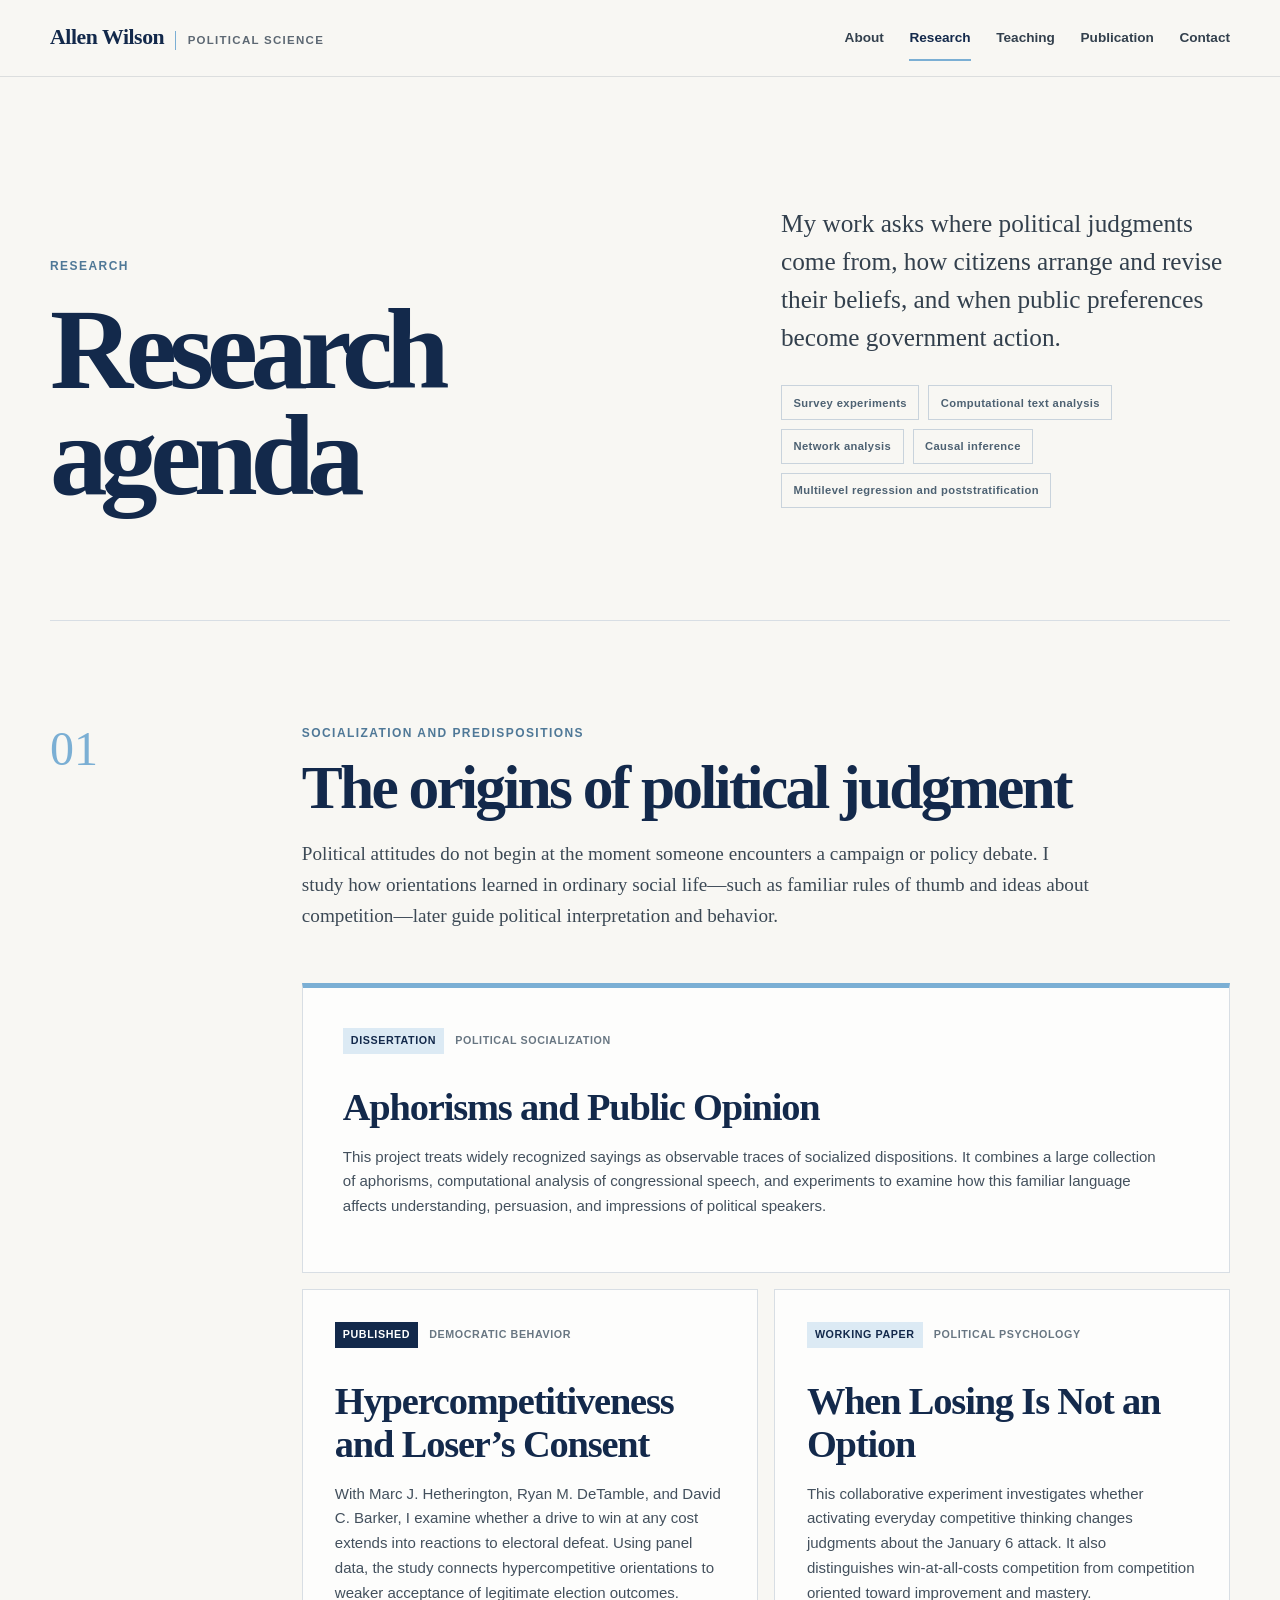
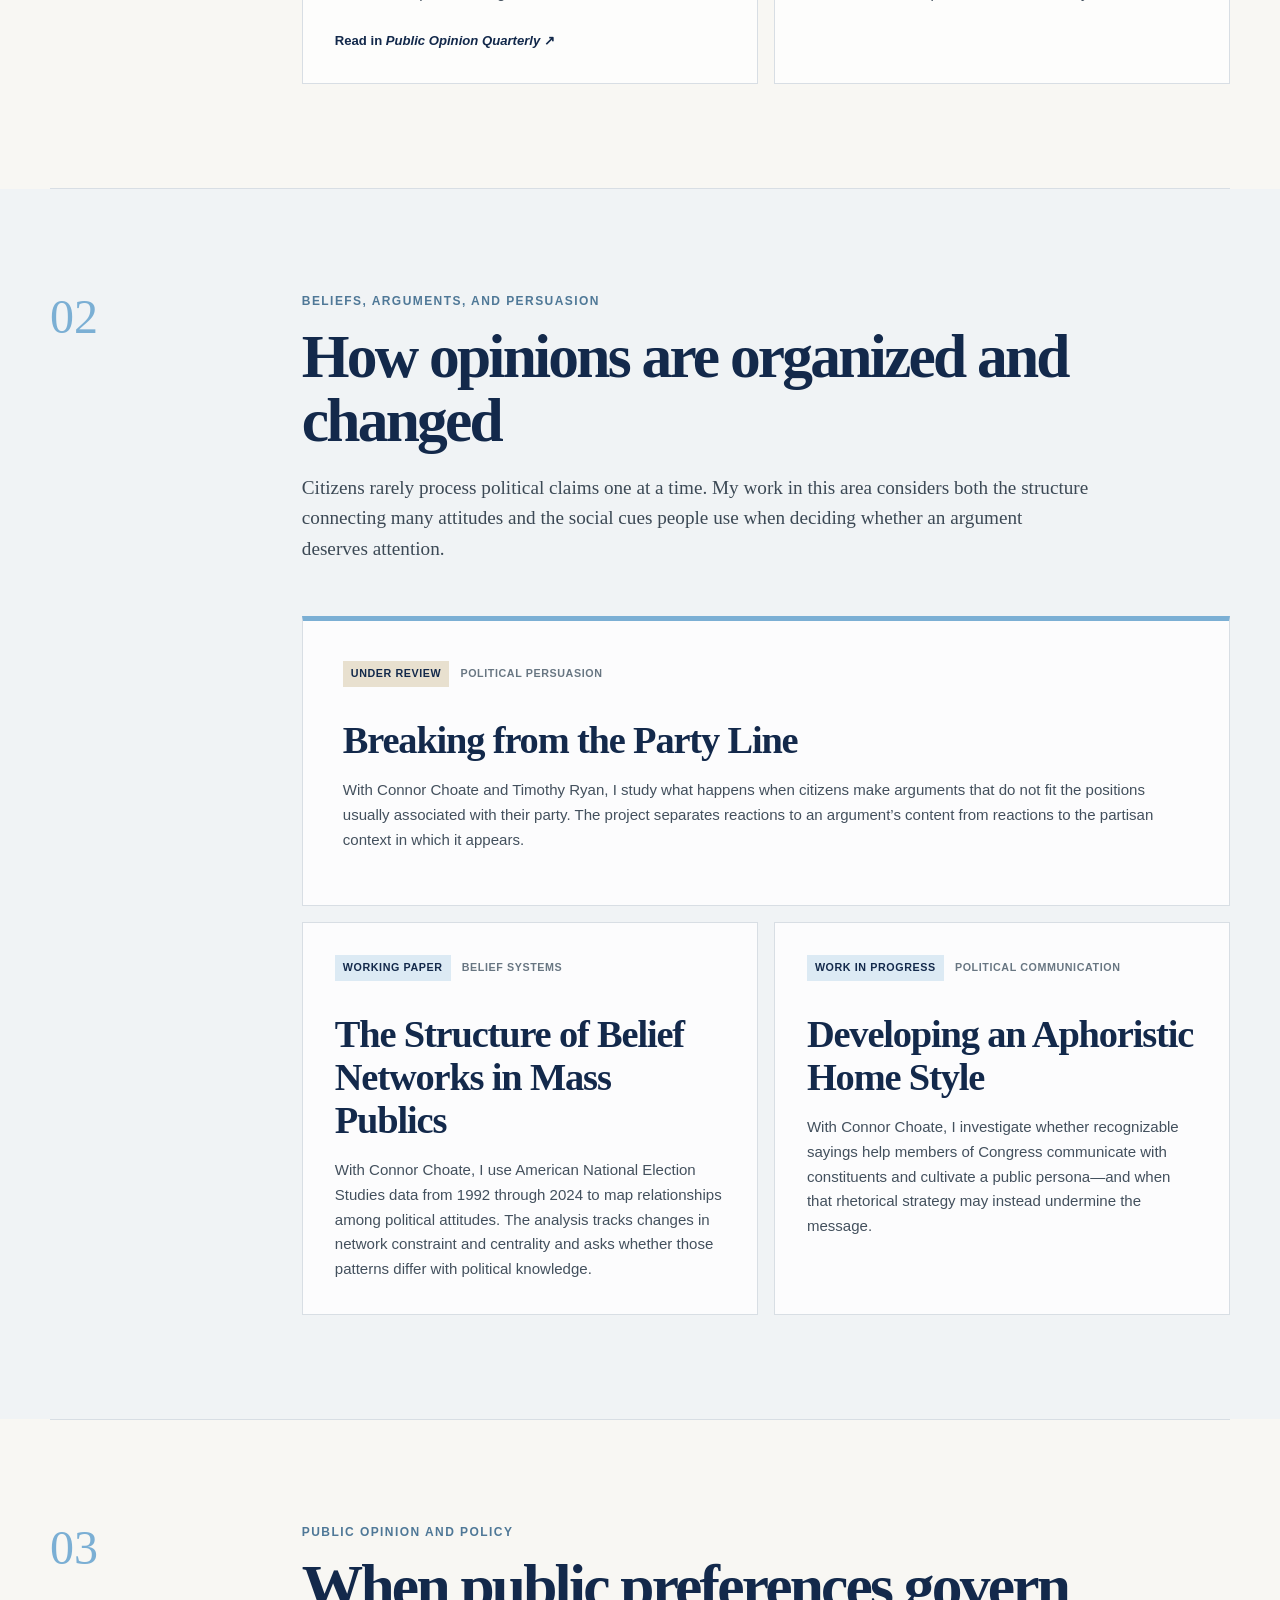
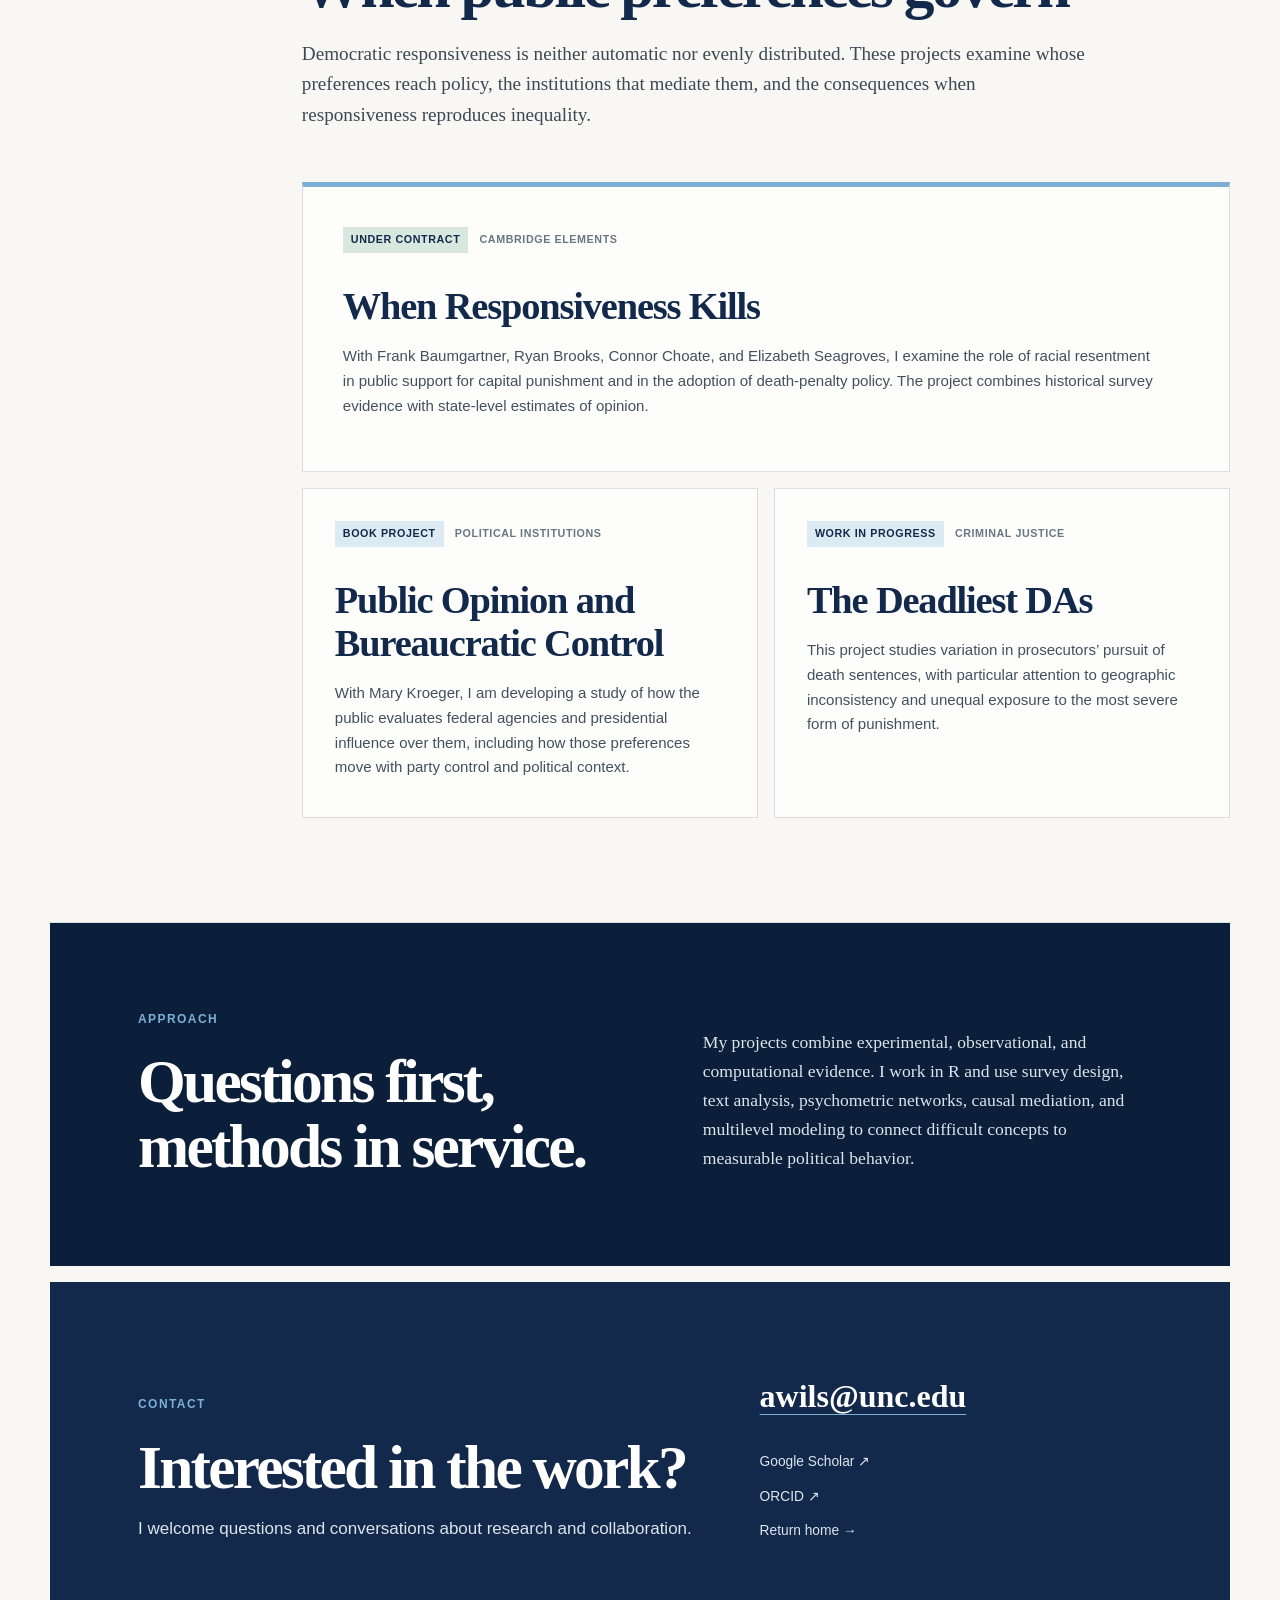
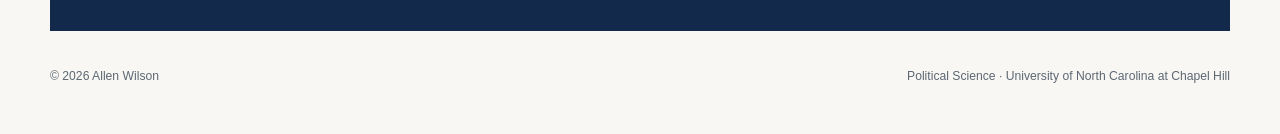
==== research.html @ 850ee8e5 "Add files via upload" ====
<!doctype html>
<html lang="en">
  <head>
    <meta charset="utf-8">
    <meta name="viewport" content="width=device-width, initial-scale=1">
    <meta
      name="description"
      content="Research by Allen Wilson on political psychology, public opinion, belief systems, persuasion, and the relationship between public preferences and policy."
    >
    <meta name="theme-color" content="#13294b">
    <title>Research | Allen Wilson</title>
    <link rel="stylesheet" href="styles.css">
  </head>
  <body>
    <a class="skip-link" href="#main-content">Skip to content</a>

    <header class="site-header">
      <div class="header-inner">
        <a class="wordmark" href="index.html" aria-label="Allen Wilson, home">
          <span class="wordmark-name">Allen Wilson</span>
          <span class="wordmark-field">Political Science</span>
        </a>

        <nav aria-label="Primary navigation">
          <a href="index.html#about">About</a>
          <a href="research.html" aria-current="page">Research</a>
          <a href="teaching.html">Teaching</a>
          <a href="index.html#publication">Publication</a>
          <a href="#contact">Contact</a>
        </nav>
      </div>
    </header>

    <main id="main-content">
      <section class="page-hero" aria-labelledby="page-title">
        <div class="page-hero-main">
          <p class="eyebrow">Research</p>
          <h1 id="page-title">Research agenda</h1>
        </div>
        <div class="page-hero-deck">
          <p>
            My work asks where political judgments come from, how citizens arrange and
            revise their beliefs, and when public preferences become government action.
          </p>
          <ul class="method-tags" aria-label="Research methods">
            <li>Survey experiments</li>
            <li>Computational text analysis</li>
            <li>Network analysis</li>
            <li>Causal inference</li>
            <li>Multilevel regression and poststratification</li>
          </ul>
        </div>
      </section>

      <section class="research-topic" aria-labelledby="origins-title">
        <div class="topic-heading">
          <p class="topic-number">01</p>
          <div>
            <p class="overline">Socialization and predispositions</p>
            <h2 id="origins-title">The origins of political judgment</h2>
            <p class="topic-intro">
              Political attitudes do not begin at the moment someone encounters a campaign
              or policy debate. I study how orientations learned in ordinary social life—such
              as familiar rules of thumb and ideas about competition—later guide political
              interpretation and behavior.
            </p>
          </div>
        </div>

        <div class="project-grid">
          <article class="project-card project-card-featured">
            <div class="project-meta">
              <span class="status">Dissertation</span>
              <span>Political socialization</span>
            </div>
            <h3>Aphorisms and Public Opinion</h3>
            <p>
              This project treats widely recognized sayings as observable traces of
              socialized dispositions. It combines a large collection of aphorisms,
              computational analysis of congressional speech, and experiments to examine
              how this familiar language affects understanding, persuasion, and impressions
              of political speakers.
            </p>
          </article>

          <article class="project-card">
            <div class="project-meta">
              <span class="status status-published">Published</span>
              <span>Democratic behavior</span>
            </div>
            <h3>
              <a href="https://academic.oup.com/poq/article/90/1/202/8490564">
                Hypercompetitiveness and Loser’s Consent
              </a>
            </h3>
            <p>
              With Marc J. Hetherington, Ryan M. DeTamble, and David C. Barker, I examine
              whether a drive to win at any cost extends into reactions to electoral defeat.
              Using panel data, the study connects hypercompetitive orientations to weaker
              acceptance of legitimate election outcomes.
            </p>
            <a class="card-link" href="https://academic.oup.com/poq/article/90/1/202/8490564">
              Read in <cite>Public Opinion Quarterly</cite> <span aria-hidden="true">↗</span>
            </a>
          </article>

          <article class="project-card">
            <div class="project-meta">
              <span class="status">Working paper</span>
              <span>Political psychology</span>
            </div>
            <h3>When Losing Is Not an Option</h3>
            <p>
              This collaborative experiment investigates whether activating everyday
              competitive thinking changes judgments about the January 6 attack. It also
              distinguishes win-at-all-costs competition from competition oriented toward
              improvement and mastery.
            </p>
          </article>
        </div>
      </section>

      <section class="research-topic research-topic-alt" aria-labelledby="beliefs-title">
        <div class="topic-heading">
          <p class="topic-number">02</p>
          <div>
            <p class="overline">Beliefs, arguments, and persuasion</p>
            <h2 id="beliefs-title">How opinions are organized and changed</h2>
            <p class="topic-intro">
              Citizens rarely process political claims one at a time. My work in this area
              considers both the structure connecting many attitudes and the social cues
              people use when deciding whether an argument deserves attention.
            </p>
          </div>
        </div>

        <div class="project-grid">
          <article class="project-card project-card-featured">
            <div class="project-meta">
              <span class="status status-review">Under review</span>
              <span>Political persuasion</span>
            </div>
            <h3>Breaking from the Party Line</h3>
            <p>
              With Connor Choate and Timothy Ryan, I study what happens when citizens make
              arguments that do not fit the positions usually associated with their party.
              The project separates reactions to an argument’s content from reactions to
              the partisan context in which it appears.
            </p>
          </article>

          <article class="project-card">
            <div class="project-meta">
              <span class="status">Working paper</span>
              <span>Belief systems</span>
            </div>
            <h3>The Structure of Belief Networks in Mass Publics</h3>
            <p>
              With Connor Choate, I use American National Election Studies data from 1992
              through 2024 to map relationships among political attitudes. The analysis
              tracks changes in network constraint and centrality and asks whether those
              patterns differ with political knowledge.
            </p>
          </article>

          <article class="project-card">
            <div class="project-meta">
              <span class="status">Work in progress</span>
              <span>Political communication</span>
            </div>
            <h3>Developing an Aphoristic Home Style</h3>
            <p>
              With Connor Choate, I investigate whether recognizable sayings help members
              of Congress communicate with constituents and cultivate a public persona—and
              when that rhetorical strategy may instead undermine the message.
            </p>
          </article>
        </div>
      </section>

      <section class="research-topic" aria-labelledby="policy-title">
        <div class="topic-heading">
          <p class="topic-number">03</p>
          <div>
            <p class="overline">Public opinion and policy</p>
            <h2 id="policy-title">When public preferences govern</h2>
            <p class="topic-intro">
              Democratic responsiveness is neither automatic nor evenly distributed. These
              projects examine whose preferences reach policy, the institutions that mediate
              them, and the consequences when responsiveness reproduces inequality.
            </p>
          </div>
        </div>

        <div class="project-grid">
          <article class="project-card project-card-featured">
            <div class="project-meta">
              <span class="status status-contract">Under contract</span>
              <span>Cambridge Elements</span>
            </div>
            <h3>When Responsiveness Kills</h3>
            <p>
              With Frank Baumgartner, Ryan Brooks, Connor Choate, and Elizabeth Seagroves,
              I examine the role of racial resentment in public support for capital
              punishment and in the adoption of death-penalty policy. The project combines
              historical survey evidence with state-level estimates of opinion.
            </p>
          </article>

          <article class="project-card">
            <div class="project-meta">
              <span class="status">Book project</span>
              <span>Political institutions</span>
            </div>
            <h3>Public Opinion and Bureaucratic Control</h3>
            <p>
              With Mary Kroeger, I am developing a study of how the public evaluates federal
              agencies and presidential influence over them, including how those preferences
              move with party control and political context.
            </p>
          </article>

          <article class="project-card">
            <div class="project-meta">
              <span class="status">Work in progress</span>
              <span>Criminal justice</span>
            </div>
            <h3>The Deadliest DAs</h3>
            <p>
              This project studies variation in prosecutors’ pursuit of death sentences,
              with particular attention to geographic inconsistency and unequal exposure to
              the most severe form of punishment.
            </p>
          </article>
        </div>
      </section>

      <section class="methods-band" aria-labelledby="methods-title">
        <div>
          <p class="eyebrow light-eyebrow">Approach</p>
          <h2 id="methods-title">Questions first, methods in service.</h2>
        </div>
        <p>
          My projects combine experimental, observational, and computational evidence. I
          work in R and use survey design, text analysis, psychometric networks, causal
          mediation, and multilevel modeling to connect difficult concepts to measurable
          political behavior.
        </p>
      </section>

      <section class="contact-section" id="contact" aria-labelledby="contact-title">
        <div>
          <p class="eyebrow light-eyebrow">Contact</p>
          <h2 id="contact-title">Interested in the work?</h2>
          <p>I welcome questions and conversations about research and collaboration.</p>
        </div>
        <div class="contact-links">
          <a class="contact-email" href="mailto:awils@unc.edu">awils@unc.edu</a>
          <a href="https://scholar.google.com/citations?user=T04XD_UAAAAJ">Google Scholar <span aria-hidden="true">↗</span></a>
          <a href="https://orcid.org/0009-0005-0301-5288">ORCID <span aria-hidden="true">↗</span></a>
          <a href="index.html">Return home <span aria-hidden="true">→</span></a>
        </div>
      </section>
    </main>

    <footer class="site-footer">
      <p>© <span id="year">2026</span> Allen Wilson</p>
      <p>Political Science · University of North Carolina at Chapel Hill</p>
    </footer>

    <script>
      document.getElementById("year").textContent = new Date().getFullYear();
    </script>
  </body>
</html>
---- styles.css ----
:root {
  --navy: #13294b;
  --navy-deep: #0b1f3a;
  --carolina: #7bafd4;
  --carolina-soft: #dceaf4;
  --ink: #16202a;
  --muted: #5d6873;
  --line: #d8dee4;
  --paper: #f8f7f3;
  --white: #ffffff;
  --serif: "Iowan Old Style", "Palatino Linotype", Palatino, "Book Antiqua", Georgia, serif;
  --sans: Inter, ui-sans-serif, -apple-system, BlinkMacSystemFont, "Segoe UI", sans-serif;
  --max-width: 1180px;
}

* {
  box-sizing: border-box;
}

html {
  scroll-behavior: smooth;
}

body {
  margin: 0;
  background: var(--paper);
  color: var(--ink);
  font-family: var(--sans);
  font-size: 17px;
  line-height: 1.65;
  text-rendering: optimizeLegibility;
}

a {
  color: inherit;
  text-decoration-color: rgba(19, 41, 75, 0.35);
  text-decoration-thickness: 1px;
  text-underline-offset: 0.22em;
}

a:hover {
  text-decoration-color: currentColor;
}

h1,
h2,
h3,
p {
  margin-top: 0;
}

h1,
h2,
h3 {
  font-family: var(--serif);
}

h2 {
  margin-bottom: 1.4rem;
  color: var(--navy);
  font-size: clamp(2.35rem, 4.8vw, 4.25rem);
  font-weight: 650;
  letter-spacing: -0.045em;
  line-height: 1.05;
}

.skip-link {
  position: fixed;
  z-index: 100;
  top: 0;
  left: 1rem;
  transform: translateY(-120%);
  padding: 0.65rem 1rem;
  background: var(--white);
  color: var(--navy);
  font-weight: 700;
}

.skip-link:focus {
  transform: translateY(0);
}

.site-header {
  position: sticky;
  z-index: 20;
  top: 0;
  border-bottom: 1px solid rgba(19, 41, 75, 0.12);
  background: rgba(248, 247, 243, 0.94);
  backdrop-filter: blur(14px);
}

.header-inner {
  display: flex;
  width: min(calc(100% - 3rem), var(--max-width));
  min-height: 76px;
  margin: 0 auto;
  align-items: center;
  justify-content: space-between;
  gap: 2rem;
}

.wordmark {
  display: flex;
  align-items: baseline;
  gap: 0.7rem;
  color: var(--navy);
  text-decoration: none;
  white-space: nowrap;
}

.wordmark-name {
  font-family: var(--serif);
  font-size: 1.36rem;
  font-weight: 700;
  letter-spacing: -0.02em;
}

.wordmark-field {
  padding-left: 0.7rem;
  border-left: 1px solid var(--carolina);
  color: var(--muted);
  font-size: 0.72rem;
  font-weight: 700;
  letter-spacing: 0.11em;
  text-transform: uppercase;
}

nav {
  display: flex;
  align-items: center;
  gap: 1.6rem;
}

nav a {
  position: relative;
  color: #33404d;
  font-size: 0.85rem;
  font-weight: 650;
  text-decoration: none;
}

nav a:hover,
nav a:focus-visible,
nav a[aria-current="page"] {
  color: var(--navy);
}

nav a[aria-current="page"]::after {
  position: absolute;
  right: 0;
  bottom: -0.72rem;
  left: 0;
  height: 2px;
  background: var(--carolina);
  content: "";
}

.eyebrow,
.overline {
  color: #4f7897;
  font-size: 0.75rem;
  font-weight: 800;
  letter-spacing: 0.12em;
  line-height: 1.45;
  text-transform: uppercase;
}

.eyebrow {
  margin: 0 0 1.3rem;
}

.overline {
  margin: 0 0 0.8rem;
}

.light-eyebrow {
  color: var(--carolina);
}

.hero {
  display: grid;
  width: min(calc(100% - 3rem), var(--max-width));
  min-height: 690px;
  margin: 0 auto;
  padding: 5.4rem 0 5.8rem;
  align-items: center;
  grid-template-columns: minmax(0, 1.08fr) minmax(330px, 0.72fr);
  gap: clamp(3rem, 7vw, 7rem);
}

.hero h1 {
  margin-bottom: 0.65rem;
  color: var(--navy);
  font-size: clamp(4.2rem, 8vw, 7.2rem);
  font-weight: 700;
  letter-spacing: -0.065em;
  line-height: 0.91;
}

.hero-role {
  margin-bottom: 2rem;
  color: #374657;
  font-family: var(--serif);
  font-size: clamp(1.18rem, 2vw, 1.48rem);
  line-height: 1.42;
}

.hero-intro {
  max-width: 660px;
  margin-bottom: 2rem;
  color: #33404d;
  font-family: var(--serif);
  font-size: clamp(1.25rem, 2.2vw, 1.58rem);
  line-height: 1.52;
}

.hero-actions {
  display: flex;
  margin-bottom: 1.7rem;
  flex-wrap: wrap;
  gap: 0.75rem;
}

.button {
  display: inline-flex;
  min-height: 48px;
  padding: 0.72rem 1.15rem;
  align-items: center;
  justify-content: center;
  border: 1px solid var(--navy);
  font-size: 0.86rem;
  font-weight: 750;
  text-decoration: none;
  transition: transform 160ms ease, background-color 160ms ease, color 160ms ease;
}

.button:hover {
  transform: translateY(-2px);
}

.button-primary {
  background: var(--navy);
  color: var(--white);
}

.button-primary:hover {
  background: var(--navy-deep);
}

.button-secondary {
  background: transparent;
  color: var(--navy);
}

.button-secondary:hover {
  background: var(--white);
}

.profile-links {
  display: flex;
  margin: 0;
  padding: 0;
  flex-wrap: wrap;
  gap: 1.35rem;
  list-style: none;
}

.profile-links a {
  color: var(--muted);
  font-size: 0.82rem;
  font-weight: 700;
}

.portrait-wrap {
  margin: 0;
}

.portrait-frame {
  position: relative;
  overflow: hidden;
  background: #d5d8d8;
  box-shadow: 22px 22px 0 var(--carolina-soft);
}

.portrait-frame::after {
  position: absolute;
  right: 0;
  bottom: 0;
  width: 46%;
  height: 7px;
  background: var(--carolina);
  content: "";
}

.portrait-frame img {
  display: block;
  width: 100%;
  height: auto;
}

.portrait-wrap figcaption {
  margin: 1.35rem 0 0 1.15rem;
  color: var(--muted);
  font-size: 0.72rem;
  font-weight: 700;
  letter-spacing: 0.09em;
  text-transform: uppercase;
}

.credentials {
  display: grid;
  width: min(calc(100% - 3rem), var(--max-width));
  margin: 0 auto 0.5rem;
  border-top: 1px solid var(--navy);
  border-bottom: 1px solid var(--line);
  grid-template-columns: repeat(3, 1fr);
}

.credentials div {
  padding: 1.5rem 1.6rem;
}

.credentials div + div {
  border-left: 1px solid var(--line);
}

.credential-label {
  display: block;
  margin-bottom: 0.22rem;
  color: #607383;
  font-size: 0.67rem;
  font-weight: 800;
  letter-spacing: 0.11em;
  text-transform: uppercase;
}

.credentials strong {
  color: var(--navy);
  font-family: var(--serif);
  font-size: 1.02rem;
}

.section {
  display: grid;
  width: min(calc(100% - 3rem), var(--max-width));
  margin: 0 auto;
  padding: 6.5rem 0;
  border-top: 1px solid var(--line);
  grid-template-columns: 175px minmax(0, 1fr);
  gap: clamp(2rem, 6vw, 5.5rem);
}

.section-label {
  padding-top: 0.35rem;
  color: #5a6a79;
  font-size: 0.72rem;
  font-weight: 800;
  letter-spacing: 0.14em;
  text-transform: uppercase;
}

.section-label::before {
  display: inline-block;
  width: 28px;
  height: 2px;
  margin-right: 0.65rem;
  background: var(--carolina);
  content: "";
  vertical-align: middle;
}

.prose-large p {
  max-width: 850px;
  color: #2d3945;
  font-family: var(--serif);
  font-size: clamp(1.22rem, 2.3vw, 1.52rem);
  line-height: 1.58;
}

.prose-large p:last-child {
  margin-bottom: 0;
}

.section-heading {
  display: flex;
  margin-bottom: 2.5rem;
  align-items: end;
  justify-content: space-between;
  gap: 2rem;
}

.section-heading h2 {
  margin-bottom: 0;
}

.text-link,
.card-link {
  color: var(--navy);
  font-size: 0.82rem;
  font-weight: 800;
  text-decoration: none;
}

.text-link:hover,
.card-link:hover {
  text-decoration: underline;
}

.pillar-grid {
  display: grid;
  grid-template-columns: repeat(3, minmax(0, 1fr));
  gap: 1px;
  background: var(--line);
  border: 1px solid var(--line);
}

.pillar-card {
  display: flex;
  min-height: 390px;
  padding: 2rem;
  flex-direction: column;
  background: rgba(255, 255, 255, 0.76);
}

.pillar-card-featured {
  background: var(--navy);
  color: var(--white);
}

.pillar-number,
.principle-number {
  display: block;
  margin-bottom: auto;
  color: #6b8295;
  font-family: var(--serif);
  font-size: 1.4rem;
}

.pillar-card-featured .pillar-number,
.pillar-card-featured .card-kicker {
  color: var(--carolina);
}

.card-kicker {
  margin: 2.4rem 0 0.6rem;
  color: #55758c;
  font-size: 0.69rem;
  font-weight: 800;
  letter-spacing: 0.1em;
  text-transform: uppercase;
}

.pillar-card h3 {
  margin-bottom: 1rem;
  color: var(--navy);
  font-size: clamp(1.55rem, 2.5vw, 2.2rem);
  font-weight: 650;
  letter-spacing: -0.03em;
  line-height: 1.12;
}

.pillar-card-featured h3 {
  color: var(--white);
}

.pillar-card p:last-child {
  margin-bottom: 0;
  color: #43505d;
  font-size: 0.94rem;
}

.pillar-card-featured p:last-child {
  color: #dce4ec;
}

.compact-heading {
  margin-bottom: 2rem;
}

.publication {
  display: grid;
  padding: 2.3rem 0;
  align-items: start;
  border-top: 2px solid var(--navy);
  border-bottom: 1px solid var(--line);
  grid-template-columns: 90px minmax(0, 1fr) auto;
  gap: 1.5rem;
}

.publication-year {
  color: #54738b;
  font-family: var(--serif);
  font-size: 1.55rem;
}

.publication h3 {
  margin-bottom: 0.55rem;
  color: var(--navy);
  font-size: clamp(1.45rem, 3vw, 2.1rem);
  letter-spacing: -0.02em;
  line-height: 1.2;
}

.publication h3 a {
  text-decoration: none;
}

.publication h3 a:hover {
  text-decoration: underline;
}

.publication p {
  margin-bottom: 0.25rem;
}

.authors {
  color: #3e4a56;
}

.venue {
  color: var(--muted);
}

.publication-link {
  margin-top: 0.4rem;
  color: var(--navy);
  font-size: 0.78rem;
  font-weight: 800;
  text-decoration: none;
  white-space: nowrap;
}

.teaching-preview {
  display: grid;
  align-items: start;
  grid-template-columns: minmax(0, 1.15fr) minmax(280px, 0.85fr);
  gap: clamp(2rem, 6vw, 5rem);
}

.teaching-preview > div:first-child > p:not(.overline) {
  max-width: 670px;
  color: #36424e;
  font-family: var(--serif);
  font-size: 1.22rem;
}

.course-stack {
  display: grid;
  gap: 1rem;
}

.course-card {
  display: flex;
  padding: 1.55rem;
  flex-direction: column;
  border-top: 4px solid var(--carolina);
  background: var(--white);
  box-shadow: 0 14px 34px rgba(19, 41, 75, 0.08);
}

.course-card > span {
  margin-bottom: 0.8rem;
  color: #5a7990;
  font-size: 0.7rem;
  font-weight: 800;
  letter-spacing: 0.1em;
}

.course-card strong {
  margin-bottom: 0.65rem;
  color: var(--navy);
  font-family: var(--serif);
  font-size: 1.25rem;
  line-height: 1.25;
}

.course-card small {
  color: var(--muted);
  font-size: 0.8rem;
}

/* Interior page foundations */
.page-hero {
  display: grid;
  width: min(calc(100% - 3rem), var(--max-width));
  min-height: 500px;
  margin: 0 auto;
  padding: clamp(5rem, 10vw, 8rem) 0 clamp(4.5rem, 9vw, 7rem);
  align-items: end;
  border-bottom: 1px solid var(--line);
  grid-template-columns: minmax(0, 1.05fr) minmax(330px, 0.75fr);
  gap: clamp(3rem, 8vw, 7rem);
}

.page-hero h1 {
  max-width: 760px;
  margin-bottom: 0;
  color: var(--navy);
  font-size: clamp(4.3rem, 9vw, 7.7rem);
  font-weight: 700;
  letter-spacing: -0.065em;
  line-height: 0.92;
}

.page-hero-teaching h1 {
  font-size: clamp(3.6rem, 7vw, 6.5rem);
  line-height: 0.94;
}

.page-hero-deck > p {
  margin-bottom: 1.8rem;
  color: #33404d;
  font-family: var(--serif);
  font-size: clamp(1.25rem, 2.3vw, 1.58rem);
  line-height: 1.5;
}

.method-tags,
.interest-tags {
  display: flex;
  margin: 0;
  padding: 0;
  flex-wrap: wrap;
  gap: 0.55rem;
  list-style: none;
}

.method-tags li,
.interest-tags li {
  padding: 0.45rem 0.72rem;
  border: 1px solid #c9d3dc;
  color: #4d6172;
  font-size: 0.7rem;
  font-weight: 750;
  letter-spacing: 0.035em;
}

/* Research page */
.research-topic {
  width: min(calc(100% - 3rem), var(--max-width));
  margin: 0 auto;
  padding: 6.5rem 0;
  border-bottom: 1px solid var(--line);
}

.research-topic-alt {
  position: relative;
}

.research-topic-alt::before {
  position: absolute;
  z-index: -1;
  top: 0;
  right: calc((100vw - min(calc(100vw - 3rem), var(--max-width))) / -2);
  bottom: 0;
  left: calc((100vw - min(calc(100vw - 3rem), var(--max-width))) / -2);
  background: #f0f3f5;
  content: "";
}

.topic-heading {
  display: grid;
  margin-bottom: 3.2rem;
  grid-template-columns: 175px minmax(0, 1fr);
  gap: clamp(2rem, 6vw, 5.5rem);
}

.topic-number {
  margin: 0;
  color: var(--carolina);
  font-family: var(--serif);
  font-size: 3rem;
  line-height: 1;
}

.topic-heading h2 {
  max-width: 850px;
  margin-bottom: 1.25rem;
}

.topic-intro {
  max-width: 790px;
  margin-bottom: 0;
  color: #3c4955;
  font-family: var(--serif);
  font-size: 1.2rem;
  line-height: 1.6;
}

.project-grid {
  display: grid;
  margin-left: calc(175px + clamp(2rem, 6vw, 5.5rem));
  grid-template-columns: repeat(2, minmax(0, 1fr));
  gap: 1rem;
}

.project-card {
  display: flex;
  min-height: 330px;
  padding: 2rem;
  flex-direction: column;
  border: 1px solid var(--line);
  background: rgba(255, 255, 255, 0.8);
}

.project-card-featured {
  grid-column: 1 / -1;
  min-height: 290px;
  padding: 2.5rem;
  border-top: 5px solid var(--carolina);
}

.project-meta {
  display: flex;
  margin-bottom: 2rem;
  align-items: center;
  flex-wrap: wrap;
  gap: 0.7rem;
  color: #687682;
  font-size: 0.67rem;
  font-weight: 750;
  letter-spacing: 0.055em;
  text-transform: uppercase;
}

.status {
  padding: 0.26rem 0.5rem;
  background: var(--carolina-soft);
  color: var(--navy);
}

.status-published {
  background: var(--navy);
  color: var(--white);
}

.status-review {
  background: #e8e0cf;
}

.status-contract {
  background: #d9e8de;
}

.project-card h3 {
  max-width: 720px;
  margin-bottom: 1rem;
  color: var(--navy);
  font-size: clamp(1.7rem, 3vw, 2.45rem);
  font-weight: 650;
  letter-spacing: -0.03em;
  line-height: 1.12;
}

.project-card h3 a {
  text-decoration: none;
}

.project-card h3 a:hover {
  text-decoration: underline;
}

.project-card p {
  max-width: 820px;
  margin-bottom: 0;
  color: #43505d;
  font-size: 0.94rem;
}

.project-card .card-link {
  margin-top: auto;
  padding-top: 1.5rem;
}

.methods-band {
  display: grid;
  width: min(calc(100% - 3rem), var(--max-width));
  margin: 0 auto;
  padding: clamp(3rem, 7vw, 5.5rem);
  align-items: end;
  background: var(--navy-deep);
  color: var(--white);
  grid-template-columns: minmax(0, 1fr) minmax(300px, 0.85fr);
  gap: 3rem;
}

.methods-band h2 {
  margin-bottom: 0;
  color: var(--white);
}

.methods-band > p {
  margin-bottom: 0.3rem;
  color: #dce4ec;
  font-family: var(--serif);
  font-size: 1.1rem;
}

/* Teaching page */
.principles-section,
.practice-section,
.teaching-record,
.interests-section {
  width: min(calc(100% - 3rem), var(--max-width));
  margin: 0 auto;
  padding: 6.5rem 0;
  border-bottom: 1px solid var(--line);
}

.principle-grid {
  display: grid;
  grid-template-columns: repeat(3, minmax(0, 1fr));
  gap: 1px;
  border: 1px solid var(--line);
  background: var(--line);
}

.principle-card {
  min-height: 370px;
  padding: 2rem;
  background: var(--white);
}

.principle-card-accent {
  background: var(--navy);
  color: var(--white);
}

.principle-card .principle-number {
  margin-bottom: 4rem;
}

.principle-card-accent .principle-number {
  color: var(--carolina);
}

.principle-card h3 {
  margin-bottom: 1rem;
  color: var(--navy);
  font-size: clamp(1.65rem, 2.7vw, 2.25rem);
  font-weight: 650;
  letter-spacing: -0.03em;
  line-height: 1.12;
}

.principle-card-accent h3 {
  color: var(--white);
}

.principle-card p {
  margin-bottom: 0;
  color: #485562;
  font-size: 0.94rem;
}

.principle-card-accent p {
  color: #dce4ec;
}

.practice-section {
  display: grid;
  grid-template-columns: 0.75fr 1.25fr;
  gap: clamp(3rem, 8vw, 7rem);
}

.practice-intro > p:last-child {
  color: #43505d;
  font-family: var(--serif);
  font-size: 1.15rem;
}

.practice-grid {
  display: grid;
  gap: 1.2rem;
}

.practice-card {
  display: grid;
  padding: 2rem 0;
  border-top: 2px solid var(--navy);
  grid-template-columns: 85px minmax(0, 1fr);
  gap: 1.5rem;
}

.practice-card:last-child {
  border-bottom: 1px solid var(--line);
}

.course-code {
  color: #55758c;
  font-size: 0.72rem;
  font-weight: 800;
  letter-spacing: 0.08em;
}

.practice-card h3 {
  margin-bottom: 0.9rem;
  color: var(--navy);
  font-size: clamp(1.5rem, 3vw, 2.05rem);
  font-weight: 650;
  line-height: 1.17;
}

.practice-card p {
  margin-bottom: 0;
  color: #43505d;
  font-size: 0.94rem;
}

.teaching-record {
  display: grid;
  grid-template-columns: 0.65fr 1.35fr;
  gap: clamp(3rem, 8vw, 7rem);
}

.record-list {
  border-top: 2px solid var(--navy);
}

.record-item {
  display: grid;
  padding: 1.8rem 0;
  align-items: start;
  border-bottom: 1px solid var(--line);
  grid-template-columns: minmax(0, 1fr) minmax(140px, auto);
  gap: 1.5rem;
}

.record-role {
  display: block;
  margin-bottom: 0.45rem;
  color: #55758c;
  font-size: 0.67rem;
  font-weight: 800;
  letter-spacing: 0.1em;
  text-transform: uppercase;
}

.record-item h3 {
  margin-bottom: 0;
  color: var(--navy);
  font-size: 1.32rem;
  font-weight: 650;
  line-height: 1.25;
}

.record-item > p {
  margin-bottom: 0;
  color: var(--muted);
  font-size: 0.8rem;
  text-align: right;
}

.mentoring-panel {
  display: grid;
  width: min(calc(100% - 3rem), var(--max-width));
  margin: 6.5rem auto 0;
  padding: clamp(3rem, 7vw, 5.5rem);
  background: var(--carolina-soft);
  grid-template-columns: minmax(0, 0.8fr) minmax(300px, 1.2fr);
  gap: clamp(3rem, 8vw, 7rem);
}

.mentoring-panel h2 {
  margin-bottom: 0;
}

.mentoring-panel > div:last-child p {
  color: #33404d;
  font-family: var(--serif);
  font-size: 1.12rem;
}

.mentoring-panel > div:last-child p:last-child {
  margin-bottom: 0;
}

.interests-section {
  text-align: center;
}

.interests-section h2 {
  max-width: 780px;
  margin-right: auto;
  margin-left: auto;
}

.interest-tags {
  justify-content: center;
}

.interest-tags li {
  padding: 0.65rem 0.95rem;
  background: var(--white);
  font-size: 0.76rem;
}

.contact-section {
  display: grid;
  width: min(calc(100% - 3rem), var(--max-width));
  margin: 1rem auto 0;
  padding: clamp(3rem, 7vw, 5.5rem);
  align-items: end;
  background: var(--navy);
  color: var(--white);
  grid-template-columns: minmax(0, 1.2fr) minmax(240px, 0.8fr);
  gap: 3rem;
}

.contact-section h2 {
  margin-bottom: 1rem;
  color: var(--white);
}

.contact-section > div:first-child > p:last-child {
  max-width: 610px;
  margin-bottom: 0;
  color: #dce4ec;
}

.contact-links {
  display: flex;
  align-items: flex-start;
  flex-direction: column;
  gap: 0.75rem;
}

.contact-links a {
  color: #dce4ec;
  font-size: 0.86rem;
}

.contact-links .contact-email {
  margin-bottom: 1rem;
  color: var(--white);
  font-family: var(--serif);
  font-size: clamp(1.4rem, 3vw, 2rem);
  font-weight: 700;
  text-decoration-color: var(--carolina);
}

.site-footer {
  display: flex;
  width: min(calc(100% - 3rem), var(--max-width));
  margin: 0 auto;
  padding: 2.2rem 0 3rem;
  justify-content: space-between;
  gap: 1rem;
  color: var(--muted);
  font-size: 0.76rem;
}

.site-footer p {
  margin: 0;
}

:focus-visible {
  outline: 3px solid var(--carolina);
  outline-offset: 4px;
}

@media (max-width: 980px) {
  .header-inner {
    padding: 0.85rem 0;
    align-items: flex-start;
    flex-direction: column;
    gap: 0.6rem;
  }

  nav {
    width: 100%;
    padding-bottom: 0.2rem;
    overflow-x: auto;
    gap: 1.2rem;
  }

  nav a[aria-current="page"]::after {
    bottom: -0.35rem;
  }

  .hero {
    min-height: auto;
    padding: 4rem 0 5rem;
    grid-template-columns: minmax(0, 1fr) minmax(290px, 0.72fr);
    gap: 3rem;
  }

  .section {
    grid-template-columns: 125px minmax(0, 1fr);
    gap: 2rem;
  }

  .section-heading {
    align-items: start;
    flex-direction: column;
    gap: 0.8rem;
  }

  .pillar-grid,
  .principle-grid {
    grid-template-columns: 1fr;
  }

  .pillar-card,
  .principle-card {
    min-height: 300px;
  }

  .teaching-preview {
    grid-template-columns: 1fr;
  }

  .course-stack {
    grid-template-columns: repeat(2, minmax(0, 1fr));
  }

  .page-hero {
    min-height: 440px;
    grid-template-columns: 1fr;
    gap: 2.5rem;
  }

  .page-hero-deck {
    max-width: 760px;
  }

  .project-grid {
    margin-left: 0;
  }

  .topic-heading {
    grid-template-columns: 100px minmax(0, 1fr);
    gap: 2rem;
  }

  .methods-band,
  .practice-section,
  .teaching-record,
  .mentoring-panel {
    grid-template-columns: 1fr;
    gap: 2.5rem;
  }
}

@media (max-width: 700px) {
  body {
    font-size: 16px;
  }

  .header-inner,
  .hero,
  .credentials,
  .section,
  .page-hero,
  .research-topic,
  .methods-band,
  .principles-section,
  .practice-section,
  .teaching-record,
  .mentoring-panel,
  .interests-section,
  .contact-section,
  .site-footer {
    width: min(calc(100% - 2rem), var(--max-width));
  }

  .wordmark-field {
    display: none;
  }

  .hero {
    padding-top: 3.4rem;
    grid-template-columns: 1fr;
  }

  .hero-copy {
    order: 2;
  }

  .portrait-wrap {
    width: min(100%, 390px);
  }

  .portrait-wrap figcaption {
    margin-left: 0;
  }

  .hero h1 {
    font-size: clamp(4rem, 20vw, 6rem);
  }

  .credentials {
    grid-template-columns: 1fr;
  }

  .credentials div + div {
    border-top: 1px solid var(--line);
    border-left: 0;
  }

  .section {
    padding: 4.7rem 0;
    grid-template-columns: 1fr;
    gap: 1.4rem;
  }

  .pillar-card,
  .principle-card {
    min-height: auto;
    padding: 1.65rem;
  }

  .pillar-number,
  .principle-card .principle-number {
    margin-bottom: 3rem;
  }

  .publication {
    grid-template-columns: 1fr;
    gap: 0.55rem;
  }

  .publication-link {
    margin-top: 1rem;
  }

  .course-stack {
    grid-template-columns: 1fr;
  }

  .page-hero {
    min-height: 0;
    padding: 4.5rem 0;
  }

  .page-hero h1,
  .page-hero-teaching h1 {
    font-size: clamp(3.4rem, 16vw, 5.1rem);
  }

  .research-topic,
  .principles-section,
  .practice-section,
  .teaching-record,
  .interests-section {
    padding: 4.7rem 0;
  }

  .topic-heading {
    grid-template-columns: 1fr;
    gap: 1.5rem;
  }

  .topic-number {
    font-size: 2.3rem;
  }

  .project-grid {
    grid-template-columns: 1fr;
  }

  .project-card,
  .project-card-featured {
    min-height: auto;
    padding: 1.65rem;
    grid-column: auto;
  }

  .methods-band,
  .mentoring-panel,
  .contact-section {
    padding: 2.2rem;
  }

  .practice-card {
    grid-template-columns: 1fr;
    gap: 0.8rem;
  }

  .record-item {
    grid-template-columns: 1fr;
    gap: 0.7rem;
  }

  .record-item > p {
    text-align: left;
  }

  .contact-section {
    grid-template-columns: 1fr;
  }

  .site-footer {
    align-items: flex-start;
    flex-direction: column;
  }
}

@media (prefers-reduced-motion: reduce) {
  html {
    scroll-behavior: auto;
  }

  .button {
    transition: none;
  }
}
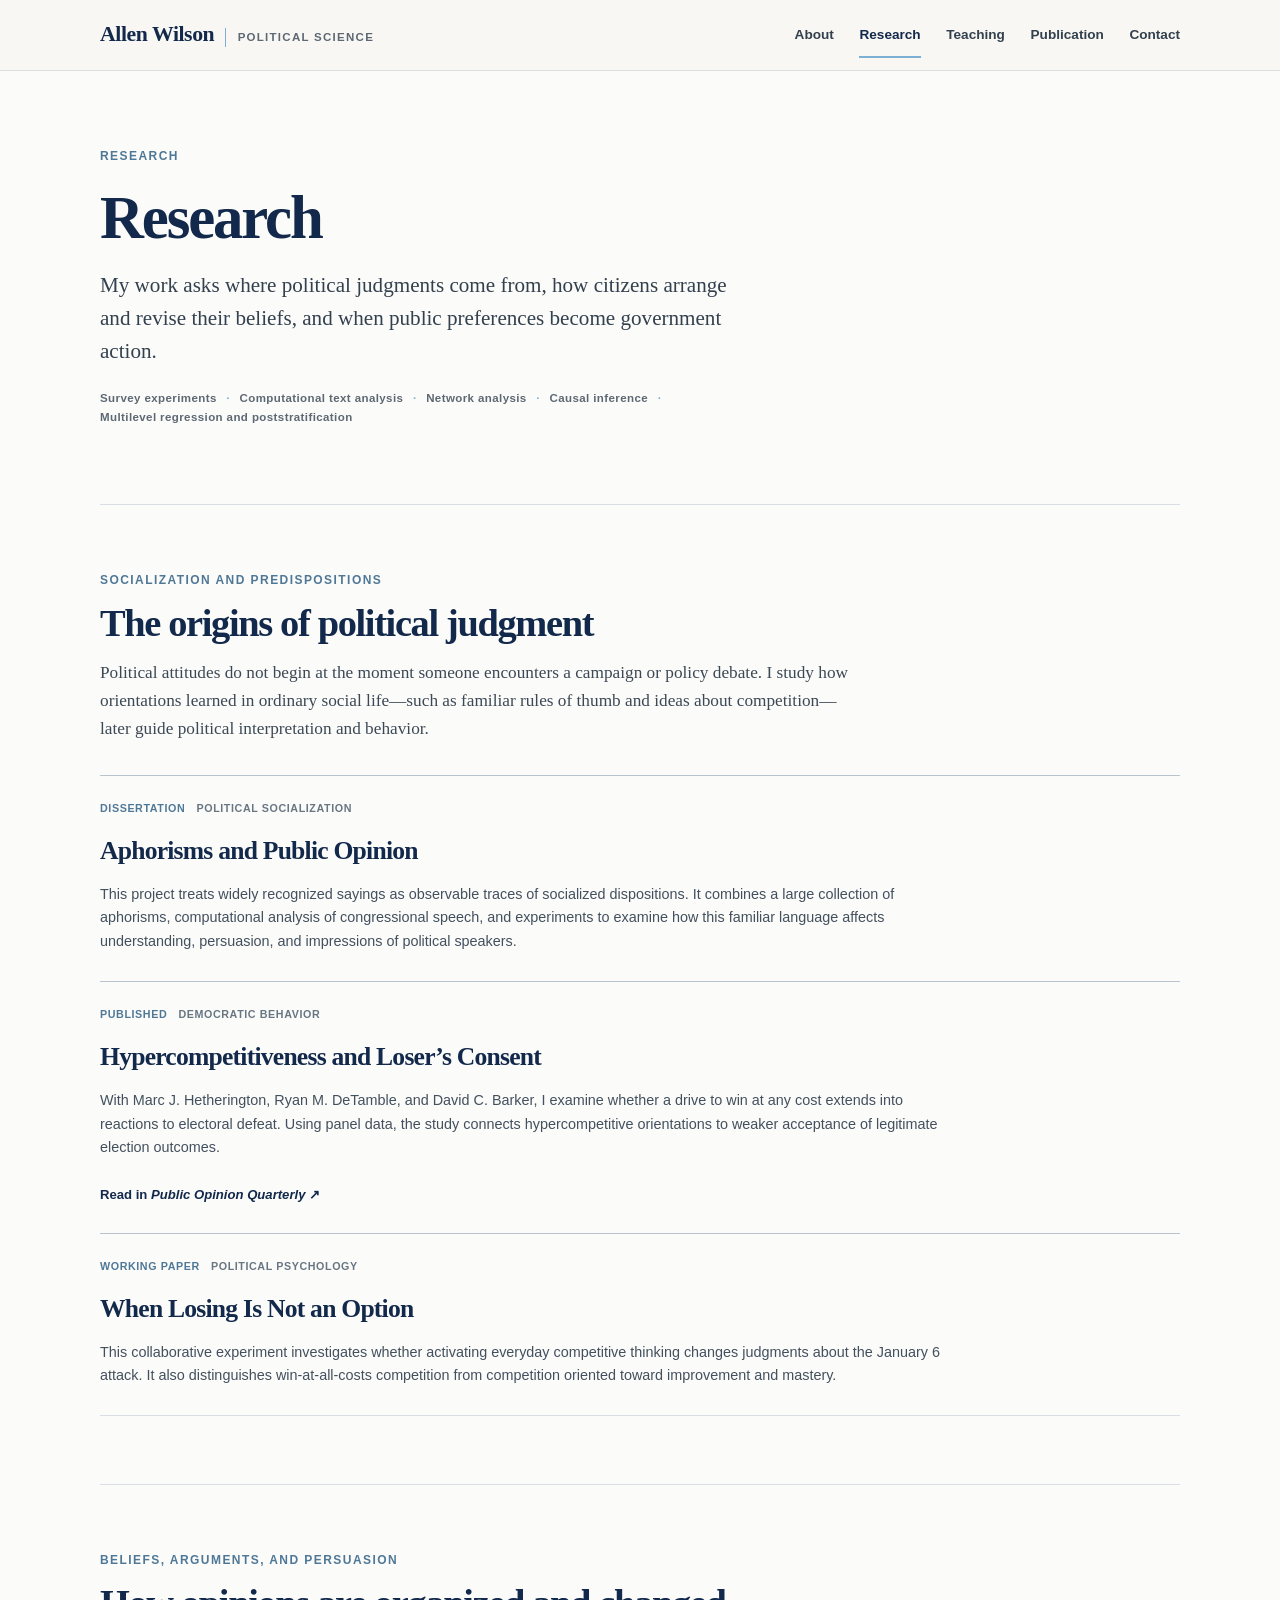
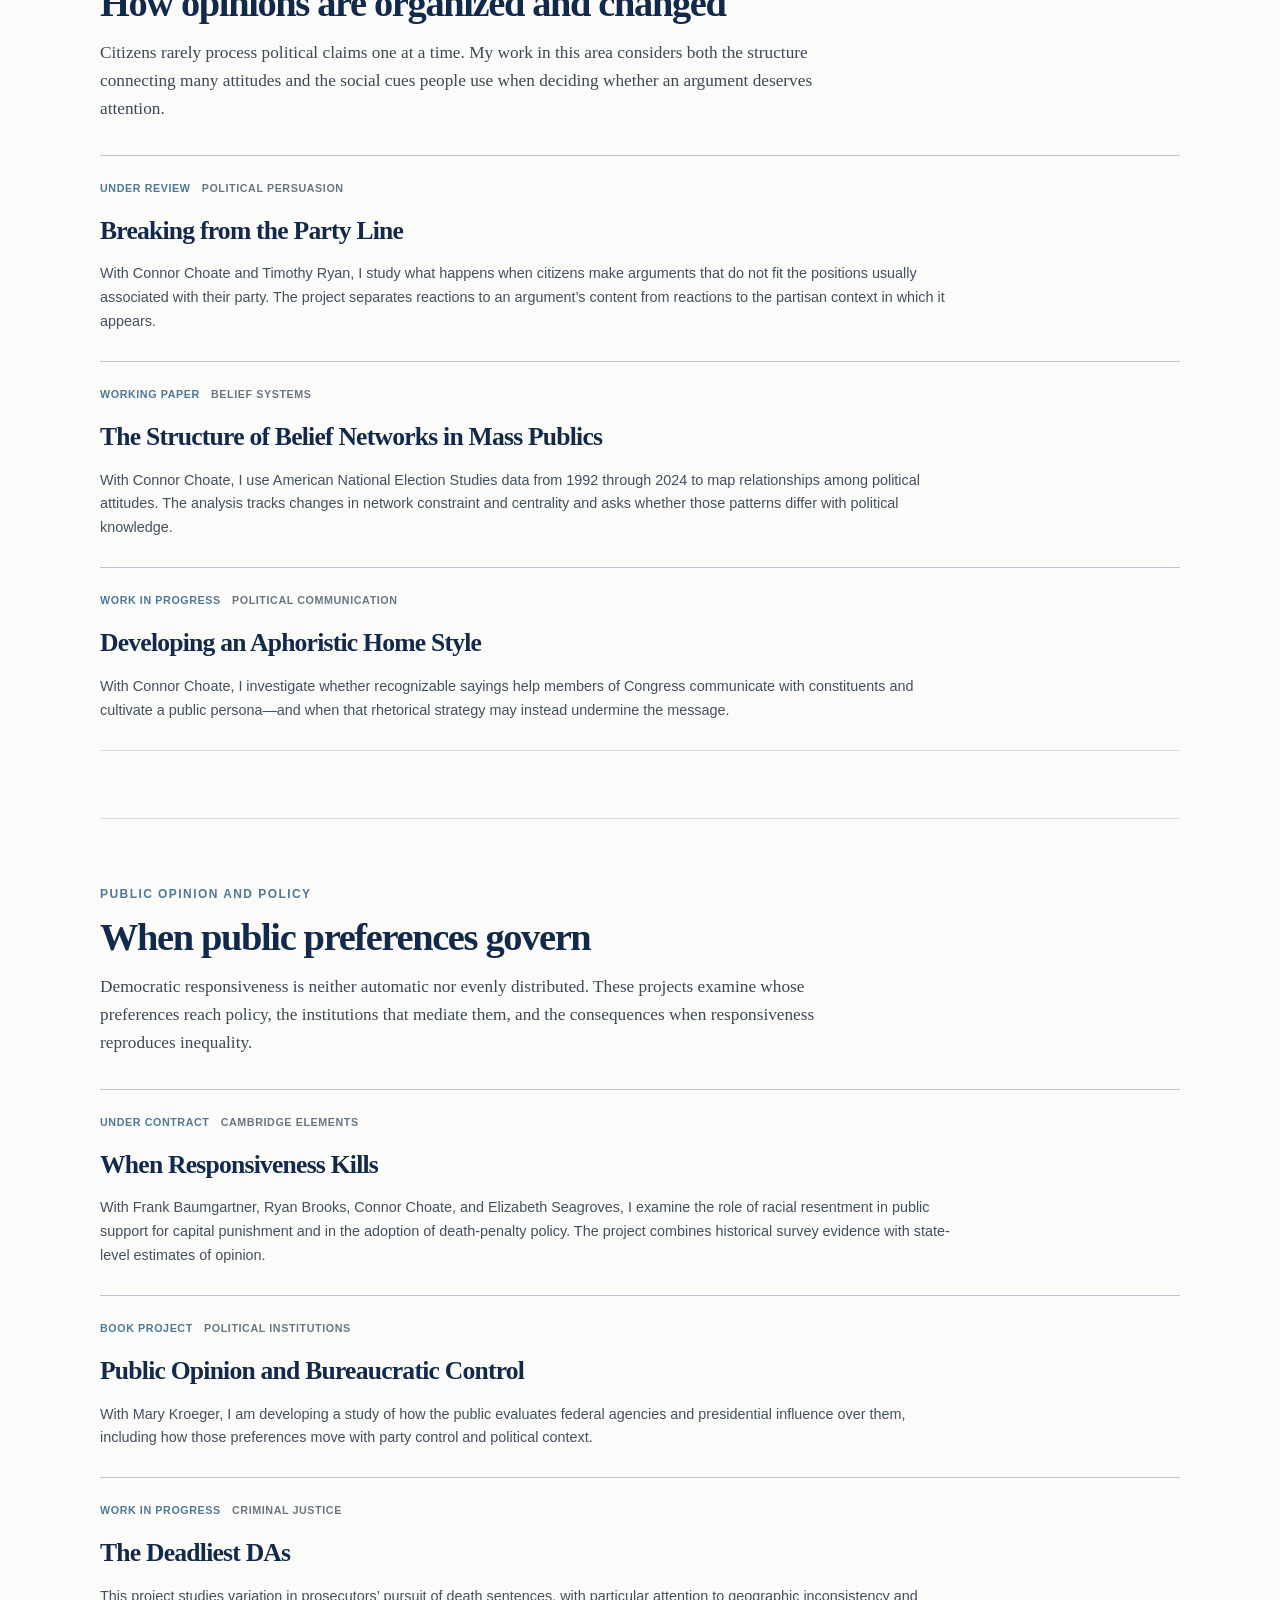
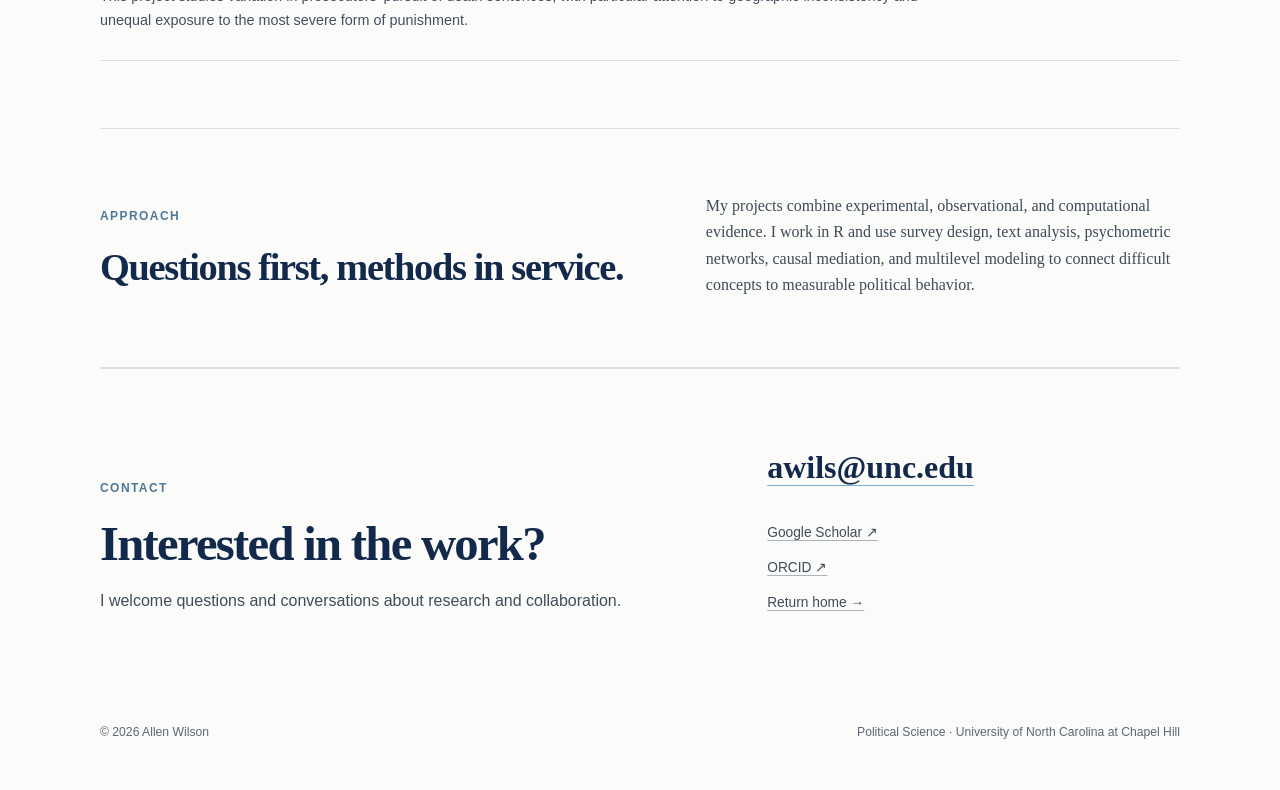
==== commit 676c7aef: "Add files via upload" ====
--- a/research.html
+++ b/research.html
@@ -35,7 +35,7 @@
       <section class="page-hero" aria-labelledby="page-title">
         <div class="page-hero-main">
           <p class="eyebrow">Research</p>
-          <h1 id="page-title">Research agenda</h1>
+          <h1 id="page-title">Research</h1>
         </div>
         <div class="page-hero-deck">
           <p>
@@ -54,7 +54,6 @@
 
       <section class="research-topic" aria-labelledby="origins-title">
         <div class="topic-heading">
-          <p class="topic-number">01</p>
           <div>
             <p class="overline">Socialization and predispositions</p>
             <h2 id="origins-title">The origins of political judgment</h2>
@@ -122,7 +121,6 @@
 
       <section class="research-topic research-topic-alt" aria-labelledby="beliefs-title">
         <div class="topic-heading">
-          <p class="topic-number">02</p>
           <div>
             <p class="overline">Beliefs, arguments, and persuasion</p>
             <h2 id="beliefs-title">How opinions are organized and changed</h2>
@@ -180,7 +178,6 @@
 
       <section class="research-topic" aria-labelledby="policy-title">
         <div class="topic-heading">
-          <p class="topic-number">03</p>
           <div>
             <p class="overline">Public opinion and policy</p>
             <h2 id="policy-title">When public preferences govern</h2>
--- a/styles.css
+++ b/styles.css
@@ -1059,6 +1059,350 @@
   outline-offset: 4px;
 }
 
+/* Restrained academic refinement */
+:root {
+  --paper: #fbfbfa;
+  --max-width: 1080px;
+}
+
+body {
+  overflow-x: clip;
+  font-size: 16px;
+}
+
+h2 {
+  font-size: clamp(2.1rem, 3.8vw, 3.25rem);
+  letter-spacing: -0.035em;
+  line-height: 1.1;
+}
+
+.header-inner {
+  min-height: 70px;
+}
+
+.hero {
+  min-height: 560px;
+  padding: 4.2rem 0 4.6rem;
+  grid-template-columns: minmax(0, 1fr) minmax(280px, 360px);
+  gap: clamp(3rem, 6vw, 5rem);
+}
+
+.hero h1 {
+  font-size: clamp(3.4rem, 5.8vw, 4.9rem);
+  letter-spacing: -0.045em;
+  line-height: 1;
+}
+
+.hero-intro {
+  max-width: 610px;
+  font-size: clamp(1.15rem, 1.8vw, 1.38rem);
+  line-height: 1.56;
+}
+
+.portrait-wrap {
+  max-width: 360px;
+  justify-self: end;
+}
+
+.portrait-frame {
+  border: 1px solid var(--line);
+  box-shadow: none;
+}
+
+.portrait-frame::after {
+  display: none;
+}
+
+.portrait-wrap figcaption {
+  margin: 0.8rem 0 0;
+  font-size: 0.66rem;
+}
+
+.section {
+  padding: 5.2rem 0;
+}
+
+.pillar-grid {
+  grid-template-columns: repeat(3, minmax(0, 1fr));
+  gap: 2.4rem;
+  background: transparent;
+  border: 0;
+}
+
+.pillar-card,
+.pillar-card-featured {
+  min-height: 0;
+  padding: 1.3rem 0 0;
+  border-top: 1px solid #b9c5ce;
+  border-right: 0;
+  background: transparent;
+  color: var(--ink);
+}
+
+.pillar-card:last-child {
+  border-right: 0;
+}
+
+.pillar-card-featured .pillar-number,
+.pillar-card-featured .card-kicker,
+.pillar-card-featured h3 {
+  color: var(--navy);
+}
+
+.pillar-card-featured p:last-child {
+  color: #43505d;
+}
+
+.pillar-number {
+  color: #8da7b9;
+  font-size: 1.1rem;
+}
+
+.card-kicker {
+  margin-top: 0;
+}
+
+.pillar-card h3 {
+  font-size: clamp(1.4rem, 2vw, 1.85rem);
+}
+
+.page-hero {
+  min-height: 0;
+  padding: clamp(3.8rem, 6vw, 5rem) 0;
+  align-items: start;
+  grid-template-columns: 1fr;
+  gap: 1.25rem;
+}
+
+.page-hero h1,
+.page-hero-teaching h1 {
+  font-size: clamp(2.9rem, 4.8vw, 3.8rem);
+  letter-spacing: -0.035em;
+  line-height: 1.04;
+}
+
+.page-hero-main,
+.page-hero-deck {
+  max-width: 790px;
+}
+
+.page-hero-deck > p {
+  max-width: 650px;
+  margin-bottom: 1.35rem;
+  font-size: clamp(1.12rem, 1.8vw, 1.32rem);
+  line-height: 1.55;
+}
+
+.method-tags {
+  gap: 0;
+}
+
+.method-tags li {
+  padding: 0;
+  border: 0;
+  color: var(--muted);
+  font-size: 0.72rem;
+  font-weight: 650;
+}
+
+.method-tags li:not(:last-child)::after {
+  margin: 0 0.6rem;
+  color: var(--carolina);
+  content: "·";
+}
+
+.research-topic {
+  padding: 4.2rem 0;
+}
+
+.research-topic-alt::before {
+  display: none;
+}
+
+.topic-heading {
+  display: block;
+  max-width: 820px;
+  margin-bottom: 2rem;
+}
+
+.topic-number {
+  padding-top: 0.45rem;
+  border-top: 2px solid var(--carolina);
+  color: #668ba6;
+  font-family: var(--sans);
+  font-size: 0.82rem;
+  font-weight: 750;
+  letter-spacing: 0.08em;
+}
+
+.topic-heading h2 {
+  margin-bottom: 0.9rem;
+  font-size: clamp(1.9rem, 3vw, 2.5rem);
+}
+
+.topic-intro {
+  max-width: 760px;
+  font-size: 1.08rem;
+  line-height: 1.62;
+}
+
+.project-grid {
+  margin-left: 0;
+  grid-template-columns: 1fr;
+  gap: 0;
+}
+
+.project-card,
+.project-card-featured {
+  min-height: 0;
+  padding: 1.5rem 0 1.7rem;
+  border: 0;
+  border-top: 1px solid #b9c5ce;
+  background: transparent;
+  grid-column: auto;
+}
+
+.project-card:last-child {
+  border-bottom: 1px solid var(--line);
+}
+
+.project-meta {
+  margin-bottom: 1.15rem;
+}
+
+.status,
+.status-published,
+.status-review,
+.status-contract {
+  padding: 0;
+  background: transparent;
+  color: #4f7897;
+}
+
+.project-card h3 {
+  font-size: clamp(1.35rem, 2vw, 1.65rem);
+  line-height: 1.2;
+}
+
+.project-card p {
+  max-width: 860px;
+  font-size: 0.9rem;
+  line-height: 1.65;
+}
+
+.methods-band {
+  padding: 4rem 0;
+  align-items: center;
+  border-bottom: 1px solid var(--line);
+  background: transparent;
+  color: var(--ink);
+}
+
+.methods-band .light-eyebrow {
+  color: #4f7897;
+}
+
+.methods-band h2 {
+  color: var(--navy);
+  font-size: clamp(1.9rem, 3vw, 2.5rem);
+}
+
+.methods-band > p {
+  color: #3e4b56;
+  font-size: 1rem;
+  line-height: 1.65;
+}
+
+.principles-section,
+.practice-section,
+.teaching-record,
+.interests-section {
+  padding: 5rem 0;
+}
+
+.principle-grid {
+  gap: 2.4rem;
+  border: 0;
+  background: transparent;
+}
+
+.principle-card,
+.principle-card-accent {
+  min-height: 0;
+  padding: 1.3rem 0 0;
+  border-top: 1px solid #b9c5ce;
+  background: transparent;
+  color: var(--ink);
+}
+
+.principle-card .principle-number {
+  margin-bottom: 2rem;
+  color: #668ba6;
+  font-family: var(--sans);
+  font-size: 0.78rem;
+  font-weight: 750;
+}
+
+.principle-card h3,
+.principle-card-accent h3 {
+  color: var(--navy);
+  font-size: clamp(1.4rem, 2vw, 1.8rem);
+}
+
+.principle-card p,
+.principle-card-accent p {
+  color: #485562;
+  line-height: 1.65;
+}
+
+.practice-section,
+.teaching-record {
+  gap: clamp(3rem, 7vw, 6rem);
+}
+
+.practice-card {
+  padding: 1.6rem 0;
+  border-top-width: 1px;
+}
+
+.mentoring-panel {
+  margin-top: 5rem;
+  padding: 3.5rem;
+  border-top: 3px solid var(--carolina);
+  background: #f1f5f7;
+}
+
+.interest-tags li {
+  background: transparent;
+}
+
+.contact-section {
+  margin-top: 0;
+  padding: 4.5rem 0;
+  border-top: 1px solid var(--line);
+  background: transparent;
+  color: var(--ink);
+}
+
+.contact-section .light-eyebrow {
+  color: #4f7897;
+}
+
+.contact-section h2 {
+  color: var(--navy);
+  font-size: clamp(2rem, 3.8vw, 3.2rem);
+}
+
+.contact-section > div:first-child > p:last-child,
+.contact-links a {
+  color: #3f4d59;
+}
+
+.contact-links .contact-email {
+  color: var(--navy);
+  text-decoration-color: var(--carolina);
+}
+
 @media (max-width: 980px) {
   .header-inner {
     padding: 0.85rem 0;
@@ -1115,7 +1459,8 @@
   }
 
   .page-hero {
-    min-height: 440px;
+    min-height: 0;
+    padding: 4rem 0;
     grid-template-columns: 1fr;
     gap: 2.5rem;
   }
@@ -1126,6 +1471,8 @@
 
   .project-grid {
     margin-left: 0;
+    grid-template-columns: 1fr;
+    gap: 1.6rem;
   }
 
   .topic-heading {
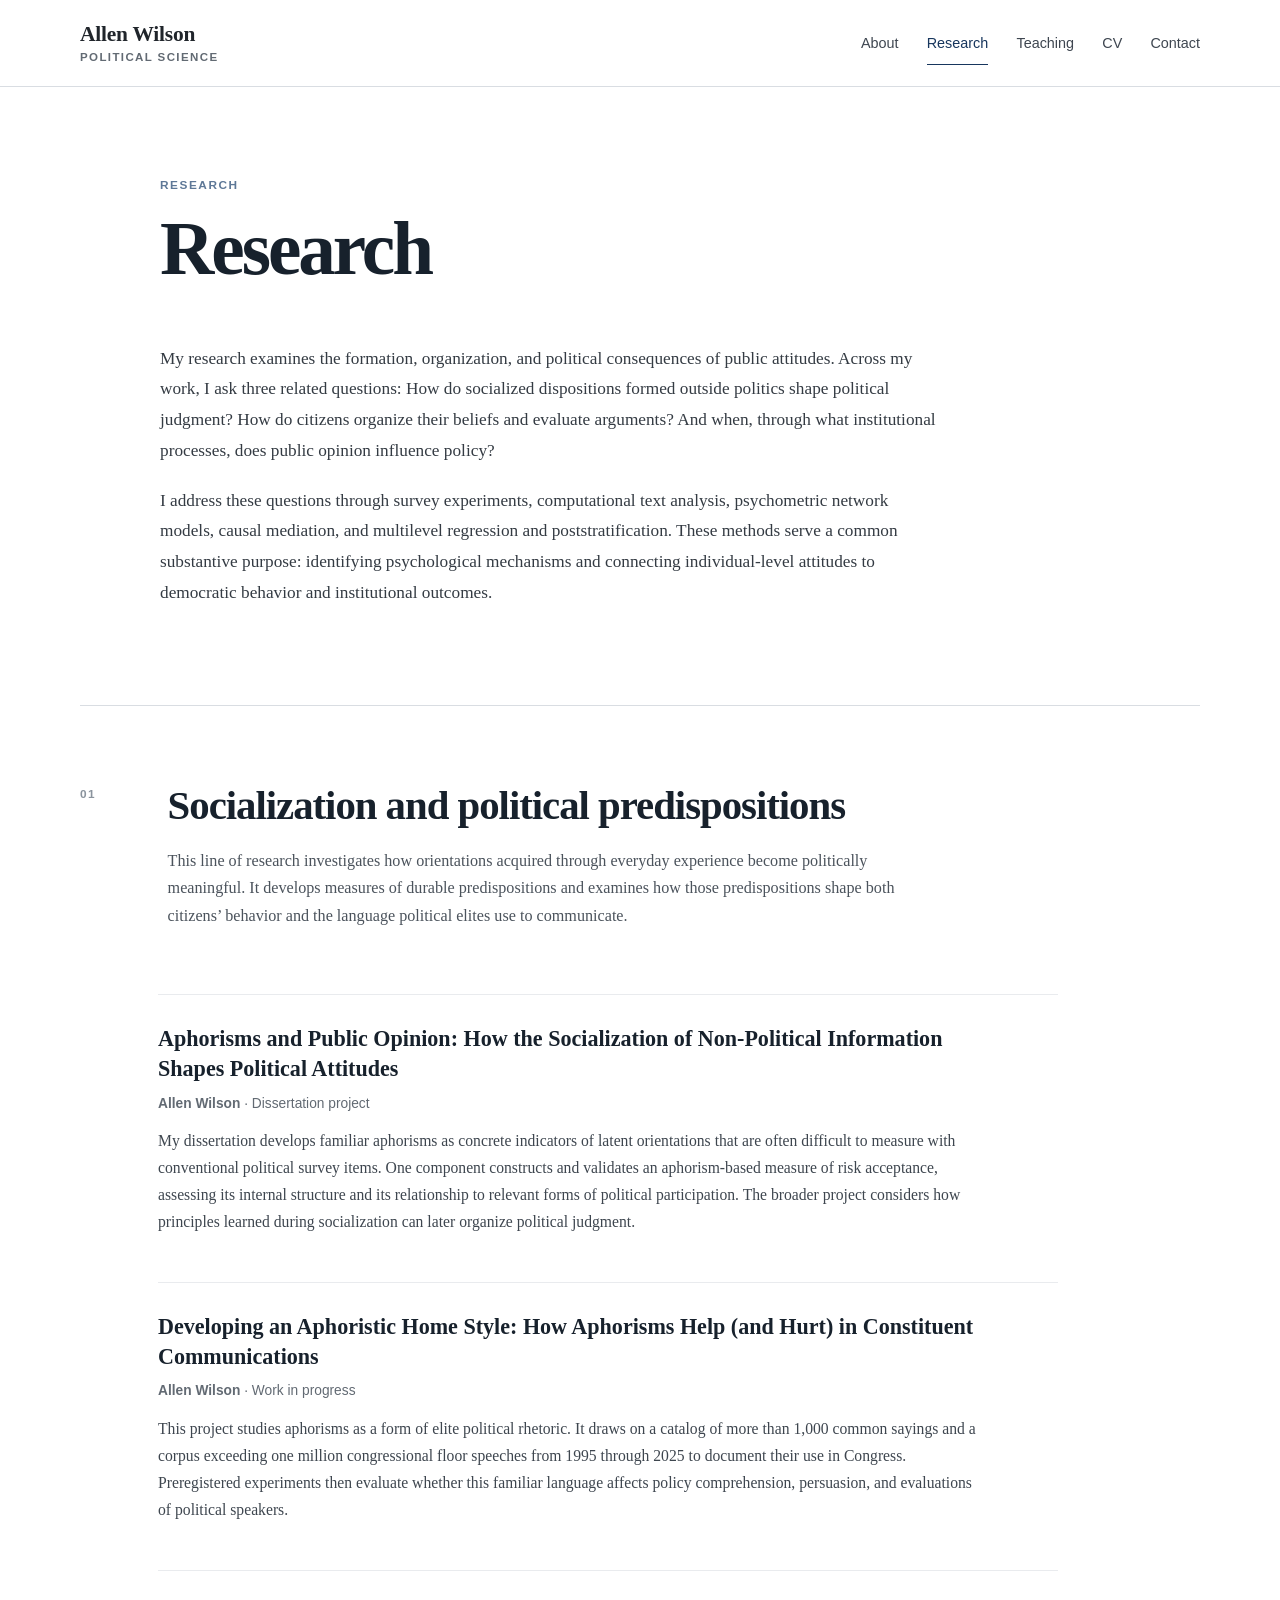
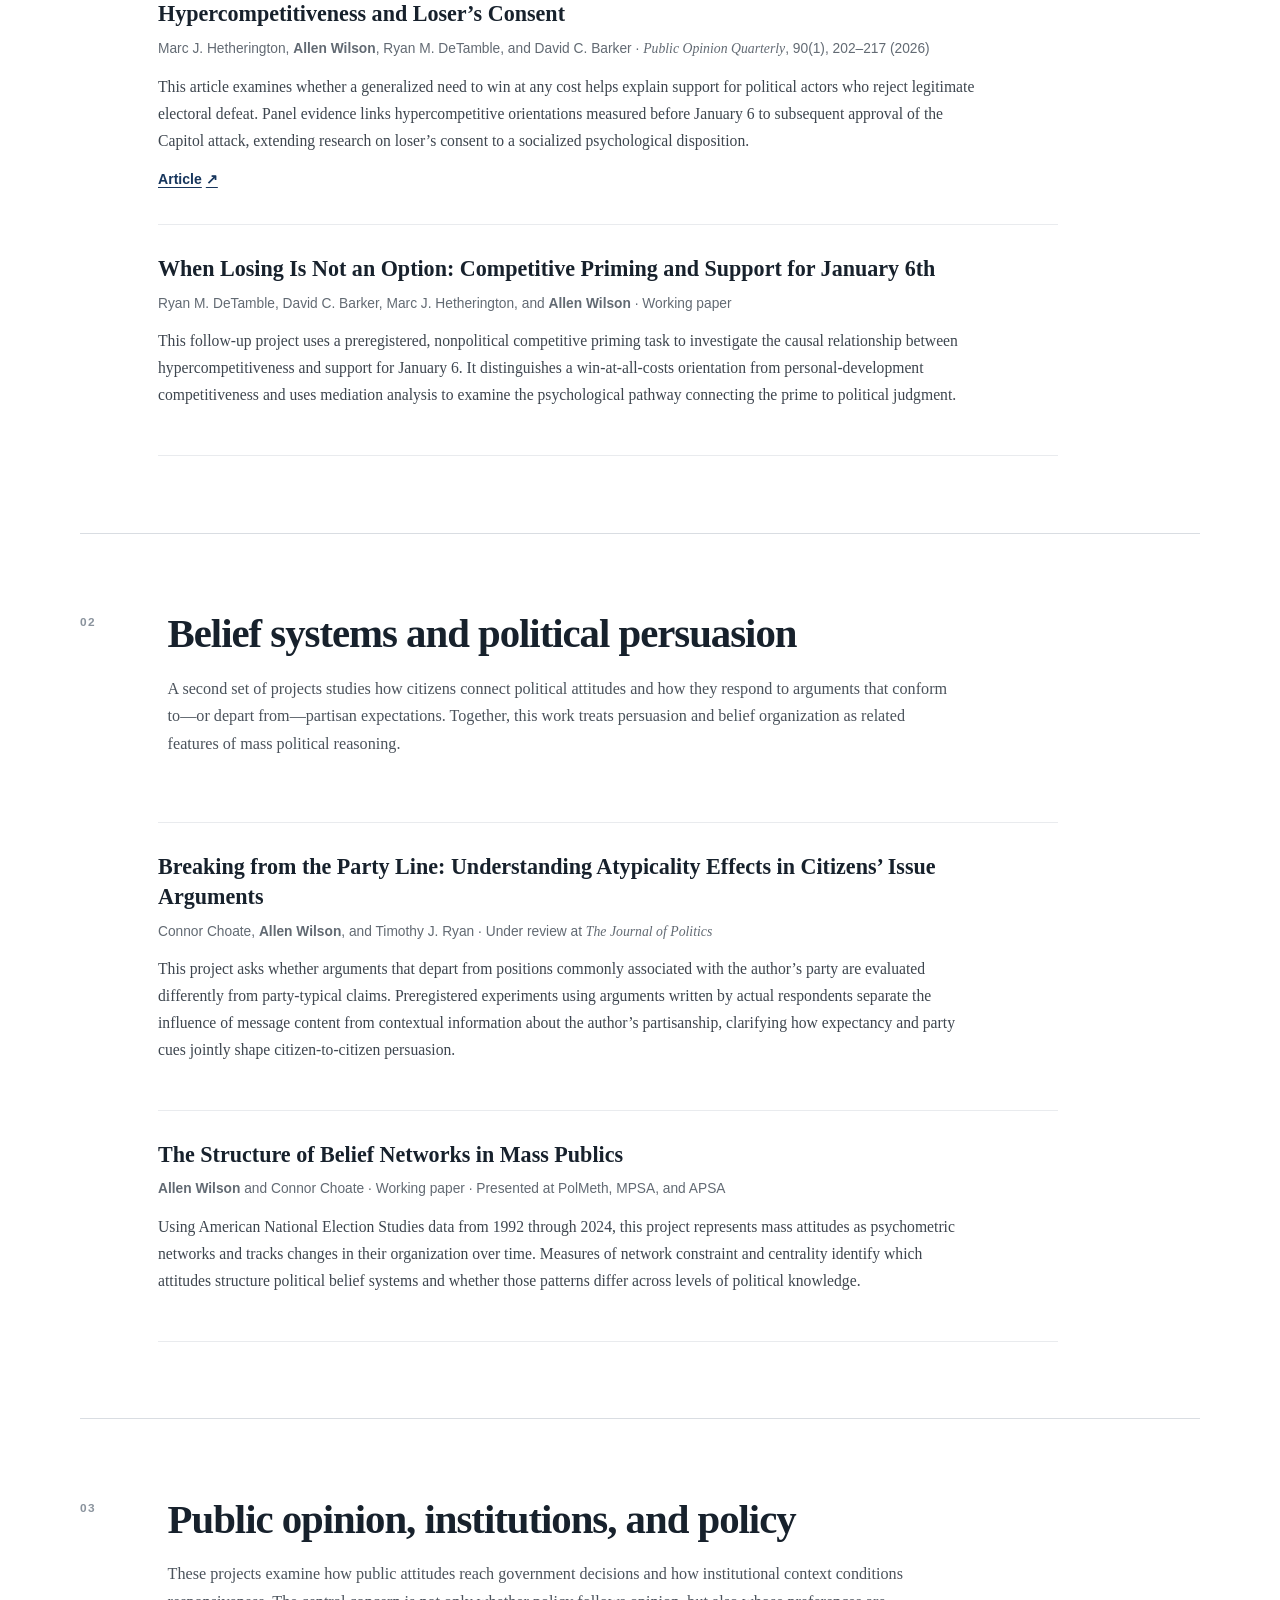
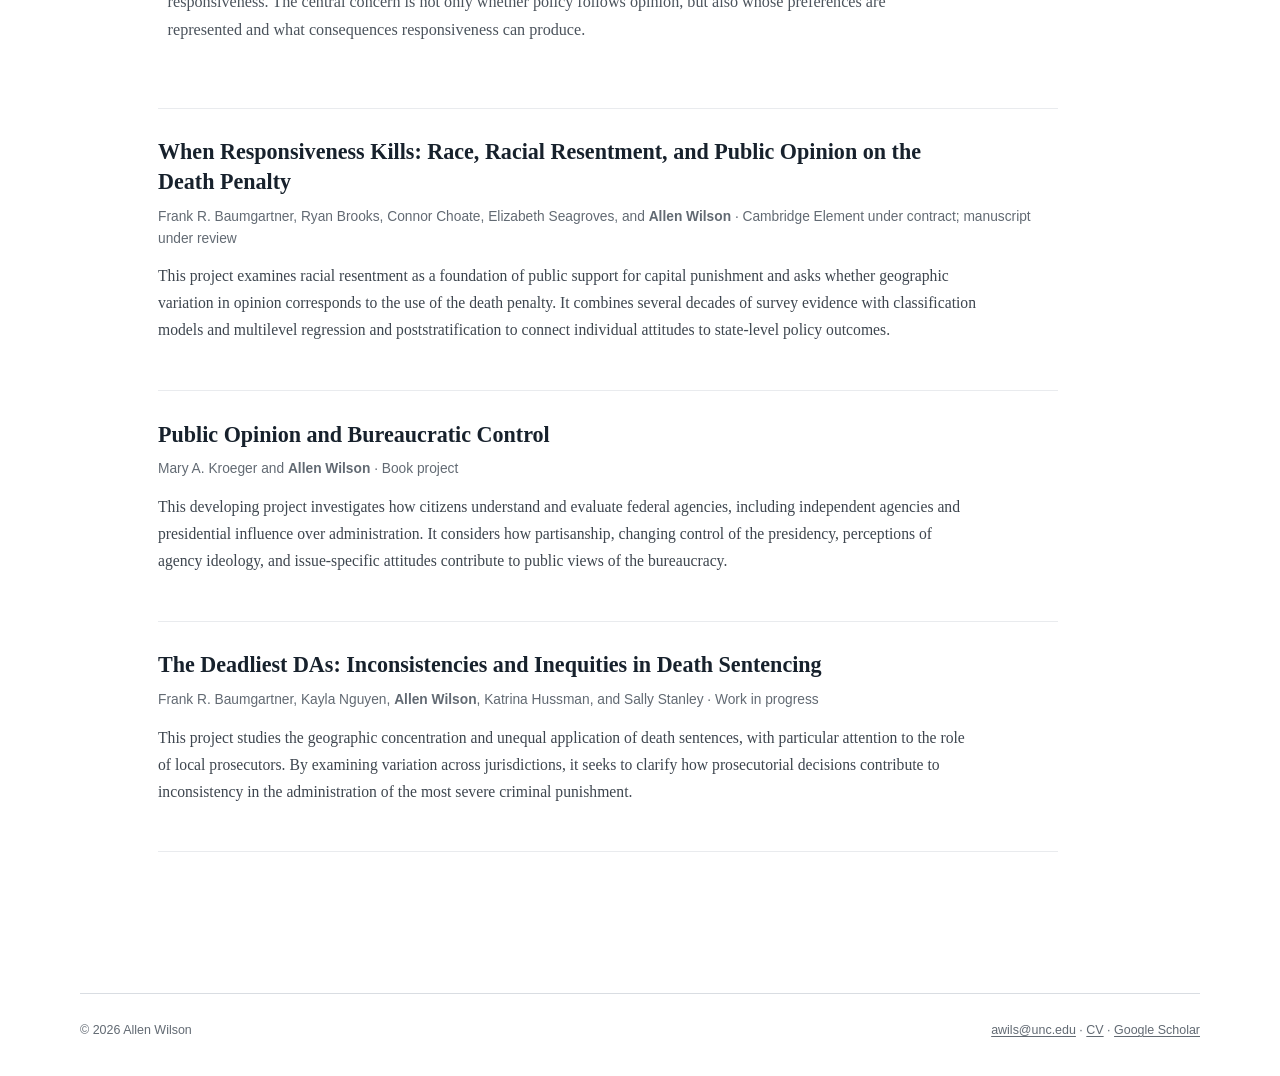
==== commit 647d1ff7: "Add files via upload" ====
--- a/research.html
+++ b/research.html
@@ -5,9 +5,9 @@
     <meta name="viewport" content="width=device-width, initial-scale=1">
     <meta
       name="description"
-      content="Research by Allen Wilson on political psychology, public opinion, belief systems, persuasion, and the relationship between public preferences and policy."
+      content="Research by Allen Wilson on political socialization, public opinion, political psychology, persuasion, belief systems, and public policy."
     >
-    <meta name="theme-color" content="#13294b">
+    <meta name="theme-color" content="#ffffff">
     <title>Research | Allen Wilson</title>
     <link rel="stylesheet" href="styles.css">
   </head>
@@ -22,247 +22,250 @@
         </a>
 
         <nav aria-label="Primary navigation">
-          <a href="index.html#about">About</a>
+          <a href="index.html">About</a>
           <a href="research.html" aria-current="page">Research</a>
           <a href="teaching.html">Teaching</a>
-          <a href="index.html#publication">Publication</a>
-          <a href="#contact">Contact</a>
+          <a href="Allen_Wilson_CV.pdf">CV</a>
+          <a href="index.html#contact">Contact</a>
         </nav>
       </div>
     </header>
 
     <main id="main-content">
-      <section class="page-hero" aria-labelledby="page-title">
-        <div class="page-hero-main">
-          <p class="eyebrow">Research</p>
-          <h1 id="page-title">Research</h1>
-        </div>
-        <div class="page-hero-deck">
+      <header class="page-intro">
+        <p class="eyebrow">Research</p>
+        <h1>Research</h1>
+        <div class="page-intro-copy">
           <p>
-            My work asks where political judgments come from, how citizens arrange and
-            revise their beliefs, and when public preferences become government action.
+            My research examines the formation, organization, and political consequences
+            of public attitudes. Across my work, I ask three related questions: How do
+            socialized dispositions formed outside politics shape political judgment? How
+            do citizens organize their beliefs and evaluate arguments? And when, through
+            what institutional processes, does public opinion influence policy?
           </p>
-          <ul class="method-tags" aria-label="Research methods">
-            <li>Survey experiments</li>
-            <li>Computational text analysis</li>
-            <li>Network analysis</li>
-            <li>Causal inference</li>
-            <li>Multilevel regression and poststratification</li>
-          </ul>
+          <p>
+            I address these questions through survey experiments, computational text
+            analysis, psychometric network models, causal mediation, and multilevel
+            regression and poststratification. These methods serve a common substantive
+            purpose: identifying psychological mechanisms and connecting individual-level
+            attitudes to democratic behavior and institutional outcomes.
+          </p>
+        </div>
+      </header>
+
+      <section class="research-section" aria-labelledby="socialization-title">
+        <header class="research-section-header">
+          <p class="section-number" aria-hidden="true">01</p>
+          <div>
+            <h2 id="socialization-title">Socialization and political predispositions</h2>
+            <p>
+              This line of research investigates how orientations acquired through
+              everyday experience become politically meaningful. It develops measures of
+              durable predispositions and examines how those predispositions shape both
+              citizens’ behavior and the language political elites use to communicate.
+            </p>
+          </div>
+        </header>
+
+        <div class="project-list">
+          <article class="project">
+            <h3>Aphorisms and Public Opinion: How the Socialization of Non-Political Information Shapes Political Attitudes</h3>
+            <p class="project-meta"><strong>Allen Wilson</strong> · Dissertation project</p>
+            <p>
+              My dissertation develops familiar aphorisms as concrete indicators of latent
+              orientations that are often difficult to measure with conventional political
+              survey items. One component constructs and validates an aphorism-based measure
+              of risk acceptance, assessing its internal structure and its relationship to
+              relevant forms of political participation. The broader project considers how
+              principles learned during socialization can later organize political judgment.
+            </p>
+            <div class="project-links" aria-label="Links for Aphorisms and Public Opinion">
+              <!-- Add a working-paper link here when the manuscript is public. -->
+            </div>
+          </article>
+
+          <article class="project">
+            <h3>Developing an Aphoristic Home Style: How Aphorisms Help (and Hurt) in Constituent Communications</h3>
+            <p class="project-meta"><strong>Allen Wilson</strong> · Work in progress</p>
+            <p>
+              This project studies aphorisms as a form of elite political rhetoric. It
+              draws on a catalog of more than 1,000 common sayings and a corpus exceeding
+              one million congressional floor speeches from 1995 through 2025 to document
+              their use in Congress. Preregistered experiments then evaluate whether this
+              familiar language affects policy comprehension, persuasion, and evaluations
+              of political speakers.
+            </p>
+            <div class="project-links" aria-label="Links for Developing an Aphoristic Home Style">
+              <!-- Add paper, slides, and replication links here when available. -->
+            </div>
+          </article>
+
+          <article class="project">
+            <h3>Hypercompetitiveness and Loser’s Consent</h3>
+            <p class="project-meta">
+              Marc J. Hetherington, <strong>Allen Wilson</strong>, Ryan M. DeTamble, and David C. Barker ·
+              <cite>Public Opinion Quarterly</cite>, 90(1), 202–217 (2026)
+            </p>
+            <p>
+              This article examines whether a generalized need to win at any cost helps
+              explain support for political actors who reject legitimate electoral defeat.
+              Panel evidence links hypercompetitive orientations measured before January 6
+              to subsequent approval of the Capitol attack, extending research on loser’s
+              consent to a socialized psychological disposition.
+            </p>
+            <div class="project-links" aria-label="Links for Hypercompetitiveness and Loser’s Consent">
+              <a href="https://academic.oup.com/poq/article/90/1/202/8490564">Article</a>
+              <!-- Add replication materials here when available. -->
+            </div>
+          </article>
+
+          <article class="project">
+            <h3>When Losing Is Not an Option: Competitive Priming and Support for January 6th</h3>
+            <p class="project-meta">
+              Ryan M. DeTamble, David C. Barker, Marc J. Hetherington, and <strong>Allen Wilson</strong> · Working paper
+            </p>
+            <p>
+              This follow-up project uses a preregistered, nonpolitical competitive priming
+              task to investigate the causal relationship between hypercompetitiveness and
+              support for January 6. It distinguishes a win-at-all-costs orientation from
+              personal-development competitiveness and uses mediation analysis to examine
+              the psychological pathway connecting the prime to political judgment.
+            </p>
+            <div class="project-links" aria-label="Links for When Losing Is Not an Option">
+              <!-- Add a working-paper link here when the manuscript is public. -->
+            </div>
+          </article>
         </div>
       </section>
 
-      <section class="research-topic" aria-labelledby="origins-title">
-        <div class="topic-heading">
+      <section class="research-section" aria-labelledby="beliefs-title">
+        <header class="research-section-header">
+          <p class="section-number" aria-hidden="true">02</p>
           <div>
-            <p class="overline">Socialization and predispositions</p>
-            <h2 id="origins-title">The origins of political judgment</h2>
-            <p class="topic-intro">
-              Political attitudes do not begin at the moment someone encounters a campaign
-              or policy debate. I study how orientations learned in ordinary social life—such
-              as familiar rules of thumb and ideas about competition—later guide political
-              interpretation and behavior.
+            <h2 id="beliefs-title">Belief systems and political persuasion</h2>
+            <p>
+              A second set of projects studies how citizens connect political attitudes and
+              how they respond to arguments that conform to—or depart from—partisan
+              expectations. Together, this work treats persuasion and belief organization
+              as related features of mass political reasoning.
             </p>
           </div>
-        </div>
-
-        <div class="project-grid">
-          <article class="project-card project-card-featured">
-            <div class="project-meta">
-              <span class="status">Dissertation</span>
-              <span>Political socialization</span>
-            </div>
-            <h3>Aphorisms and Public Opinion</h3>
-            <p>
-              This project treats widely recognized sayings as observable traces of
-              socialized dispositions. It combines a large collection of aphorisms,
-              computational analysis of congressional speech, and experiments to examine
-              how this familiar language affects understanding, persuasion, and impressions
-              of political speakers.
-            </p>
-          </article>
-
-          <article class="project-card">
-            <div class="project-meta">
-              <span class="status status-published">Published</span>
-              <span>Democratic behavior</span>
-            </div>
-            <h3>
-              <a href="https://academic.oup.com/poq/article/90/1/202/8490564">
-                Hypercompetitiveness and Loser’s Consent
-              </a>
-            </h3>
-            <p>
-              With Marc J. Hetherington, Ryan M. DeTamble, and David C. Barker, I examine
-              whether a drive to win at any cost extends into reactions to electoral defeat.
-              Using panel data, the study connects hypercompetitive orientations to weaker
-              acceptance of legitimate election outcomes.
-            </p>
-            <a class="card-link" href="https://academic.oup.com/poq/article/90/1/202/8490564">
-              Read in <cite>Public Opinion Quarterly</cite> <span aria-hidden="true">↗</span>
-            </a>
-          </article>
-
-          <article class="project-card">
-            <div class="project-meta">
-              <span class="status">Working paper</span>
-              <span>Political psychology</span>
-            </div>
-            <h3>When Losing Is Not an Option</h3>
-            <p>
-              This collaborative experiment investigates whether activating everyday
-              competitive thinking changes judgments about the January 6 attack. It also
-              distinguishes win-at-all-costs competition from competition oriented toward
-              improvement and mastery.
-            </p>
+        </header>
+
+        <div class="project-list">
+          <article class="project">
+            <h3>Breaking from the Party Line: Understanding Atypicality Effects in Citizens’ Issue Arguments</h3>
+            <p class="project-meta">
+              Connor Choate, <strong>Allen Wilson</strong>, and Timothy J. Ryan · Under review at <cite>The Journal of Politics</cite>
+            </p>
+            <p>
+              This project asks whether arguments that depart from positions commonly
+              associated with the author’s party are evaluated differently from
+              party-typical claims. Preregistered experiments using arguments written by
+              actual respondents separate the influence of message content from contextual
+              information about the author’s partisanship, clarifying how expectancy and
+              party cues jointly shape citizen-to-citizen persuasion.
+            </p>
+            <div class="project-links" aria-label="Links for Breaking from the Party Line">
+              <!-- Add a working-paper link here when the manuscript is public. -->
+            </div>
+          </article>
+
+          <article class="project">
+            <h3>The Structure of Belief Networks in Mass Publics</h3>
+            <p class="project-meta">
+              <strong>Allen Wilson</strong> and Connor Choate · Working paper · Presented at PolMeth, MPSA, and APSA
+            </p>
+            <p>
+              Using American National Election Studies data from 1992 through 2024, this
+              project represents mass attitudes as psychometric networks and tracks changes
+              in their organization over time. Measures of network constraint and centrality
+              identify which attitudes structure political belief systems and whether those
+              patterns differ across levels of political knowledge.
+            </p>
+            <div class="project-links" aria-label="Links for The Structure of Belief Networks in Mass Publics">
+              <!-- Add paper, slides, and replication links here when available. -->
+            </div>
           </article>
         </div>
       </section>
 
-      <section class="research-topic research-topic-alt" aria-labelledby="beliefs-title">
-        <div class="topic-heading">
+      <section class="research-section" aria-labelledby="policy-title">
+        <header class="research-section-header">
+          <p class="section-number" aria-hidden="true">03</p>
           <div>
-            <p class="overline">Beliefs, arguments, and persuasion</p>
-            <h2 id="beliefs-title">How opinions are organized and changed</h2>
-            <p class="topic-intro">
-              Citizens rarely process political claims one at a time. My work in this area
-              considers both the structure connecting many attitudes and the social cues
-              people use when deciding whether an argument deserves attention.
+            <h2 id="policy-title">Public opinion, institutions, and policy</h2>
+            <p>
+              These projects examine how public attitudes reach government decisions and
+              how institutional context conditions responsiveness. The central concern is
+              not only whether policy follows opinion, but also whose preferences are
+              represented and what consequences responsiveness can produce.
             </p>
           </div>
-        </div>
-
-        <div class="project-grid">
-          <article class="project-card project-card-featured">
-            <div class="project-meta">
-              <span class="status status-review">Under review</span>
-              <span>Political persuasion</span>
-            </div>
-            <h3>Breaking from the Party Line</h3>
-            <p>
-              With Connor Choate and Timothy Ryan, I study what happens when citizens make
-              arguments that do not fit the positions usually associated with their party.
-              The project separates reactions to an argument’s content from reactions to
-              the partisan context in which it appears.
-            </p>
-          </article>
-
-          <article class="project-card">
-            <div class="project-meta">
-              <span class="status">Working paper</span>
-              <span>Belief systems</span>
-            </div>
-            <h3>The Structure of Belief Networks in Mass Publics</h3>
-            <p>
-              With Connor Choate, I use American National Election Studies data from 1992
-              through 2024 to map relationships among political attitudes. The analysis
-              tracks changes in network constraint and centrality and asks whether those
-              patterns differ with political knowledge.
-            </p>
-          </article>
-
-          <article class="project-card">
-            <div class="project-meta">
-              <span class="status">Work in progress</span>
-              <span>Political communication</span>
-            </div>
-            <h3>Developing an Aphoristic Home Style</h3>
-            <p>
-              With Connor Choate, I investigate whether recognizable sayings help members
-              of Congress communicate with constituents and cultivate a public persona—and
-              when that rhetorical strategy may instead undermine the message.
-            </p>
-          </article>
-        </div>
-      </section>
-
-      <section class="research-topic" aria-labelledby="policy-title">
-        <div class="topic-heading">
-          <div>
-            <p class="overline">Public opinion and policy</p>
-            <h2 id="policy-title">When public preferences govern</h2>
-            <p class="topic-intro">
-              Democratic responsiveness is neither automatic nor evenly distributed. These
-              projects examine whose preferences reach policy, the institutions that mediate
-              them, and the consequences when responsiveness reproduces inequality.
-            </p>
-          </div>
-        </div>
-
-        <div class="project-grid">
-          <article class="project-card project-card-featured">
-            <div class="project-meta">
-              <span class="status status-contract">Under contract</span>
-              <span>Cambridge Elements</span>
-            </div>
-            <h3>When Responsiveness Kills</h3>
-            <p>
-              With Frank Baumgartner, Ryan Brooks, Connor Choate, and Elizabeth Seagroves,
-              I examine the role of racial resentment in public support for capital
-              punishment and in the adoption of death-penalty policy. The project combines
-              historical survey evidence with state-level estimates of opinion.
-            </p>
-          </article>
-
-          <article class="project-card">
-            <div class="project-meta">
-              <span class="status">Book project</span>
-              <span>Political institutions</span>
-            </div>
+        </header>
+
+        <div class="project-list">
+          <article class="project">
+            <h3>When Responsiveness Kills: Race, Racial Resentment, and Public Opinion on the Death Penalty</h3>
+            <p class="project-meta">
+              Frank R. Baumgartner, Ryan Brooks, Connor Choate, Elizabeth Seagroves, and <strong>Allen Wilson</strong> ·
+              Cambridge Element under contract; manuscript under review
+            </p>
+            <p>
+              This project examines racial resentment as a foundation of public support for
+              capital punishment and asks whether geographic variation in opinion
+              corresponds to the use of the death penalty. It combines several decades of
+              survey evidence with classification models and multilevel regression and
+              poststratification to connect individual attitudes to state-level policy
+              outcomes.
+            </p>
+            <div class="project-links" aria-label="Links for When Responsiveness Kills">
+              <!-- Add a manuscript link here when it is public. -->
+            </div>
+          </article>
+
+          <article class="project">
             <h3>Public Opinion and Bureaucratic Control</h3>
-            <p>
-              With Mary Kroeger, I am developing a study of how the public evaluates federal
-              agencies and presidential influence over them, including how those preferences
-              move with party control and political context.
-            </p>
-          </article>
-
-          <article class="project-card">
-            <div class="project-meta">
-              <span class="status">Work in progress</span>
-              <span>Criminal justice</span>
-            </div>
-            <h3>The Deadliest DAs</h3>
-            <p>
-              This project studies variation in prosecutors’ pursuit of death sentences,
-              with particular attention to geographic inconsistency and unequal exposure to
-              the most severe form of punishment.
-            </p>
-          </article>
-        </div>
-      </section>
-
-      <section class="methods-band" aria-labelledby="methods-title">
-        <div>
-          <p class="eyebrow light-eyebrow">Approach</p>
-          <h2 id="methods-title">Questions first, methods in service.</h2>
-        </div>
-        <p>
-          My projects combine experimental, observational, and computational evidence. I
-          work in R and use survey design, text analysis, psychometric networks, causal
-          mediation, and multilevel modeling to connect difficult concepts to measurable
-          political behavior.
-        </p>
-      </section>
-
-      <section class="contact-section" id="contact" aria-labelledby="contact-title">
-        <div>
-          <p class="eyebrow light-eyebrow">Contact</p>
-          <h2 id="contact-title">Interested in the work?</h2>
-          <p>I welcome questions and conversations about research and collaboration.</p>
-        </div>
-        <div class="contact-links">
-          <a class="contact-email" href="mailto:awils@unc.edu">awils@unc.edu</a>
-          <a href="https://scholar.google.com/citations?user=T04XD_UAAAAJ">Google Scholar <span aria-hidden="true">↗</span></a>
-          <a href="https://orcid.org/0009-0005-0301-5288">ORCID <span aria-hidden="true">↗</span></a>
-          <a href="index.html">Return home <span aria-hidden="true">→</span></a>
+            <p class="project-meta">Mary A. Kroeger and <strong>Allen Wilson</strong> · Book project</p>
+            <p>
+              This developing project investigates how citizens understand and evaluate
+              federal agencies, including independent agencies and presidential influence
+              over administration. It considers how partisanship, changing control of the
+              presidency, perceptions of agency ideology, and issue-specific attitudes
+              contribute to public views of the bureaucracy.
+            </p>
+            <div class="project-links" aria-label="Links for Public Opinion and Bureaucratic Control">
+              <!-- Add project materials here when available. -->
+            </div>
+          </article>
+
+          <article class="project">
+            <h3>The Deadliest DAs: Inconsistencies and Inequities in Death Sentencing</h3>
+            <p class="project-meta">
+              Frank R. Baumgartner, Kayla Nguyen, <strong>Allen Wilson</strong>, Katrina Hussman, and Sally Stanley · Work in progress
+            </p>
+            <p>
+              This project studies the geographic concentration and unequal application of
+              death sentences, with particular attention to the role of local prosecutors.
+              By examining variation across jurisdictions, it seeks to clarify how
+              prosecutorial decisions contribute to inconsistency in the administration of
+              the most severe criminal punishment.
+            </p>
+            <div class="project-links" aria-label="Links for The Deadliest DAs">
+              <!-- Add a working-paper link here when the manuscript is public. -->
+            </div>
+          </article>
         </div>
       </section>
     </main>
 
     <footer class="site-footer">
       <p>© <span id="year">2026</span> Allen Wilson</p>
-      <p>Political Science · University of North Carolina at Chapel Hill</p>
+      <p>
+        <a href="mailto:awils@unc.edu">awils@unc.edu</a> ·
+        <a href="Allen_Wilson_CV.pdf">CV</a> ·
+        <a href="https://scholar.google.com/citations?user=T04XD_UAAAAJ">Google Scholar</a>
+      </p>
     </footer>
 
     <script>
--- a/styles.css
+++ b/styles.css
@@ -1,19 +1,20 @@
 :root {
-  --navy: #13294b;
-  --navy-deep: #0b1f3a;
-  --carolina: #7bafd4;
-  --carolina-soft: #dceaf4;
-  --ink: #16202a;
-  --muted: #5d6873;
-  --line: #d8dee4;
-  --paper: #f8f7f3;
-  --white: #ffffff;
-  --serif: "Iowan Old Style", "Palatino Linotype", Palatino, "Book Antiqua", Georgia, serif;
-  --sans: Inter, ui-sans-serif, -apple-system, BlinkMacSystemFont, "Segoe UI", sans-serif;
-  --max-width: 1180px;
-}
-
-* {
+  --ink: #20252b;
+  --muted: #626a73;
+  --navy: #17365d;
+  --accent: #5e7897;
+  --rule: #d9dde2;
+  --soft-rule: #e9ebee;
+  --paper: #ffffff;
+  --subtle: #f6f7f8;
+  --content-width: 1120px;
+  --serif: Georgia, "Times New Roman", Times, serif;
+  --sans: -apple-system, BlinkMacSystemFont, "Segoe UI", Helvetica, Arial, sans-serif;
+}
+
+*,
+*::before,
+*::after {
   box-sizing: border-box;
 }
 
@@ -23,57 +24,71 @@
 
 body {
   margin: 0;
+  color: var(--ink);
   background: var(--paper);
-  color: var(--ink);
   font-family: var(--sans);
-  font-size: 17px;
-  line-height: 1.65;
+  font-size: 16px;
+  line-height: 1.68;
   text-rendering: optimizeLegibility;
 }
 
+img {
+  display: block;
+  max-width: 100%;
+}
+
 a {
-  color: inherit;
-  text-decoration-color: rgba(19, 41, 75, 0.35);
+  color: var(--navy);
   text-decoration-thickness: 1px;
-  text-underline-offset: 0.22em;
+  text-underline-offset: 0.18em;
 }
 
 a:hover {
-  text-decoration-color: currentColor;
+  color: var(--accent);
+}
+
+a:focus-visible {
+  outline: 3px solid rgba(94, 120, 151, 0.4);
+  outline-offset: 4px;
 }
 
 h1,
 h2,
 h3,
-p {
+p,
+figure,
+ul,
+dl,
+dd {
   margin-top: 0;
 }
 
 h1,
 h2,
 h3 {
-  font-family: var(--serif);
-}
-
-h2 {
-  margin-bottom: 1.4rem;
-  color: var(--navy);
-  font-size: clamp(2.35rem, 4.8vw, 4.25rem);
-  font-weight: 650;
-  letter-spacing: -0.045em;
-  line-height: 1.05;
+  color: #17212c;
+  font-family: var(--serif);
+  font-weight: 600;
+  line-height: 1.18;
+}
+
+p:last-child {
+  margin-bottom: 0;
+}
+
+cite {
+  font-family: var(--serif);
 }
 
 .skip-link {
   position: fixed;
+  top: 0.75rem;
+  left: 0.75rem;
   z-index: 100;
-  top: 0;
-  left: 1rem;
-  transform: translateY(-120%);
-  padding: 0.65rem 1rem;
-  background: var(--white);
-  color: var(--navy);
-  font-weight: 700;
+  padding: 0.55rem 0.8rem;
+  color: #fff;
+  background: var(--navy);
+  transform: translateY(-160%);
 }
 
 .skip-link:focus {
@@ -81,66 +96,64 @@
 }
 
 .site-header {
-  position: sticky;
-  z-index: 20;
-  top: 0;
-  border-bottom: 1px solid rgba(19, 41, 75, 0.12);
-  background: rgba(248, 247, 243, 0.94);
-  backdrop-filter: blur(14px);
+  border-bottom: 1px solid var(--rule);
+  background: rgba(255, 255, 255, 0.97);
 }
 
 .header-inner {
+  width: min(calc(100% - 48px), var(--content-width));
+  min-height: 86px;
+  margin: 0 auto;
   display: flex;
-  width: min(calc(100% - 3rem), var(--max-width));
-  min-height: 76px;
-  margin: 0 auto;
   align-items: center;
   justify-content: space-between;
   gap: 2rem;
 }
 
 .wordmark {
-  display: flex;
-  align-items: baseline;
-  gap: 0.7rem;
-  color: var(--navy);
+  display: inline-flex;
+  flex-direction: column;
+  color: var(--ink);
   text-decoration: none;
-  white-space: nowrap;
+  line-height: 1.12;
+}
+
+.wordmark:hover {
+  color: var(--ink);
 }
 
 .wordmark-name {
   font-family: var(--serif);
-  font-size: 1.36rem;
-  font-weight: 700;
-  letter-spacing: -0.02em;
+  font-size: 1.34rem;
+  font-weight: 600;
+  letter-spacing: -0.01em;
 }
 
 .wordmark-field {
-  padding-left: 0.7rem;
-  border-left: 1px solid var(--carolina);
+  margin-top: 0.28rem;
   color: var(--muted);
   font-size: 0.72rem;
-  font-weight: 700;
-  letter-spacing: 0.11em;
+  font-weight: 600;
+  letter-spacing: 0.12em;
   text-transform: uppercase;
 }
 
 nav {
   display: flex;
   align-items: center;
-  gap: 1.6rem;
+  gap: clamp(1rem, 2.2vw, 1.9rem);
 }
 
 nav a {
   position: relative;
-  color: #33404d;
-  font-size: 0.85rem;
-  font-weight: 650;
+  padding: 0.25rem 0;
+  color: #3e4650;
+  font-size: 0.9rem;
+  font-weight: 500;
   text-decoration: none;
 }
 
 nav a:hover,
-nav a:focus-visible,
 nav a[aria-current="page"] {
   color: var(--navy);
 }
@@ -148,1498 +161,586 @@
 nav a[aria-current="page"]::after {
   position: absolute;
   right: 0;
-  bottom: -0.72rem;
+  bottom: -0.38rem;
   left: 0;
-  height: 2px;
-  background: var(--carolina);
+  height: 1px;
+  background: var(--navy);
   content: "";
 }
 
-.eyebrow,
-.overline {
-  color: #4f7897;
-  font-size: 0.75rem;
-  font-weight: 800;
+.eyebrow {
+  margin-bottom: 0.75rem;
+  color: var(--accent);
+  font-size: 0.74rem;
+  font-weight: 700;
+  letter-spacing: 0.13em;
+  line-height: 1.4;
+  text-transform: uppercase;
+}
+
+.profile {
+  width: min(calc(100% - 48px), var(--content-width));
+  margin: 0 auto;
+  padding: clamp(3.5rem, 7vw, 6.5rem) 0 clamp(4rem, 7vw, 6.5rem);
+  display: grid;
+  grid-template-columns: minmax(240px, 330px) minmax(0, 1fr);
+  align-items: start;
+  gap: clamp(3rem, 7vw, 6.5rem);
+}
+
+.portrait {
+  margin-bottom: 0;
+}
+
+.portrait img {
+  width: 100%;
+  aspect-ratio: 4 / 5;
+  border: 1px solid var(--rule);
+  object-fit: cover;
+  object-position: center 18%;
+}
+
+.profile-copy {
+  padding-top: 0.2rem;
+}
+
+.profile h1 {
+  margin-bottom: 0.7rem;
+  font-size: clamp(2.9rem, 5.5vw, 4.6rem);
+  letter-spacing: -0.035em;
+}
+
+.profile-role {
+  margin-bottom: 2rem;
+  color: #4e5761;
+  font-family: var(--serif);
+  font-size: 1.12rem;
+  line-height: 1.55;
+}
+
+.profile-summary {
+  max-width: 750px;
+  color: #343b43;
+  font-family: var(--serif);
+  font-size: 1.03rem;
+  line-height: 1.75;
+}
+
+.profile-summary p {
+  margin-bottom: 1.15rem;
+}
+
+.profile-links {
+  margin: 1.8rem 0 0;
+  padding: 1.15rem 0 0;
+  border-top: 1px solid var(--soft-rule);
+  display: flex;
+  flex-wrap: wrap;
+  gap: 0.55rem 0;
+  list-style: none;
+}
+
+.profile-links li {
+  display: flex;
+  align-items: center;
+}
+
+.profile-links li + li::before {
+  margin: 0 0.65rem;
+  color: #a2a8ae;
+  content: "·";
+}
+
+.profile-links a,
+.section-link a,
+.project-links a {
+  font-size: 0.88rem;
+  font-weight: 600;
+}
+
+.home-section {
+  width: min(calc(100% - 48px), var(--content-width));
+  margin: 0 auto;
+  padding: clamp(3.4rem, 6vw, 5.2rem) 0;
+  border-top: 1px solid var(--rule);
+  display: grid;
+  grid-template-columns: 190px minmax(0, 1fr);
+  gap: clamp(2.5rem, 6vw, 5.5rem);
+}
+
+.section-header h2,
+.simple-section-header h2 {
+  margin-bottom: 0;
+  font-size: clamp(1.7rem, 3vw, 2.25rem);
+  letter-spacing: -0.02em;
+}
+
+.research-areas {
+  display: grid;
+  grid-template-columns: repeat(3, minmax(0, 1fr));
+  gap: 0;
+}
+
+.research-areas article {
+  padding: 0 1.8rem;
+  border-left: 1px solid var(--soft-rule);
+}
+
+.research-areas article:first-child {
+  padding-left: 0;
+  border-left: 0;
+}
+
+.research-areas article:last-child {
+  padding-right: 0;
+}
+
+.research-areas h3 {
+  margin-bottom: 0.85rem;
+  font-size: 1.16rem;
+}
+
+.research-areas p,
+.home-teaching p,
+.contact-details p {
+  color: #444c55;
+}
+
+.section-link {
+  grid-column: 2;
+  margin: 1.9rem 0 0;
+}
+
+.home-teaching {
+  display: grid;
+  grid-template-columns: minmax(0, 1.25fr) minmax(270px, 0.75fr);
+  gap: clamp(2.5rem, 6vw, 5rem);
+}
+
+.course-list {
+  margin-bottom: 0;
+}
+
+.course-list > div {
+  padding: 1rem 0;
+  border-top: 1px solid var(--soft-rule);
+  display: grid;
+  grid-template-columns: 78px 1fr;
+  gap: 1rem;
+}
+
+.course-list > div:last-child {
+  border-bottom: 1px solid var(--soft-rule);
+}
+
+.course-list dt {
+  color: var(--accent);
+  font-size: 0.76rem;
+  font-weight: 700;
+  letter-spacing: 0.08em;
+}
+
+.course-list dd {
+  margin-bottom: 0;
+}
+
+.course-list strong,
+.course-list span {
+  display: block;
+}
+
+.course-list strong {
+  font-family: var(--serif);
+  font-size: 0.99rem;
+  line-height: 1.4;
+}
+
+.course-list span {
+  margin-top: 0.35rem;
+  color: var(--muted);
+  font-size: 0.78rem;
+}
+
+.contact-details {
+  display: grid;
+  grid-template-columns: repeat(2, minmax(0, 1fr));
+  gap: 3rem;
+}
+
+.page-intro {
+  width: min(calc(100% - 48px), 960px);
+  margin: 0 auto;
+  padding: clamp(3.7rem, 7vw, 6.5rem) 0 clamp(3.5rem, 6vw, 5.2rem);
+}
+
+.page-intro h1 {
+  margin-bottom: clamp(2rem, 4vw, 3.1rem);
+  font-size: clamp(2.9rem, 6vw, 4.7rem);
+  letter-spacing: -0.04em;
+}
+
+.page-intro-copy {
+  max-width: 780px;
+  color: #343b43;
+  font-family: var(--serif);
+  font-size: 1.08rem;
+  line-height: 1.78;
+}
+
+.page-intro-copy p {
+  margin-bottom: 1.2rem;
+}
+
+.research-section,
+.teaching-section {
+  width: min(calc(100% - 48px), var(--content-width));
+  margin: 0 auto;
+  padding: clamp(3.7rem, 6vw, 5.7rem) 0;
+  border-top: 1px solid var(--rule);
+}
+
+.research-section-header {
+  display: grid;
+  grid-template-columns: 62px minmax(0, 780px);
+  gap: 1.6rem;
+}
+
+.research-section-header h2 {
+  margin-bottom: 1rem;
+  font-size: clamp(1.8rem, 3.4vw, 2.55rem);
+  letter-spacing: -0.025em;
+}
+
+.research-section-header p:last-child {
+  color: #4b535c;
+  font-family: var(--serif);
+  font-size: 1.01rem;
+  line-height: 1.72;
+}
+
+.section-number {
+  margin-top: 0.18rem;
+  color: #8a939d;
+  font-size: 0.74rem;
+  font-weight: 700;
   letter-spacing: 0.12em;
-  line-height: 1.45;
-  text-transform: uppercase;
-}
-
-.eyebrow {
-  margin: 0 0 1.3rem;
-}
-
-.overline {
-  margin: 0 0 0.8rem;
-}
-
-.light-eyebrow {
-  color: var(--carolina);
-}
-
-.hero {
-  display: grid;
-  width: min(calc(100% - 3rem), var(--max-width));
-  min-height: 690px;
-  margin: 0 auto;
-  padding: 5.4rem 0 5.8rem;
+}
+
+.project-list {
+  margin: clamp(2.7rem, 5vw, 4.4rem) 0 0 78px;
+}
+
+.project {
+  max-width: 900px;
+  padding: 1.8rem 0 2rem;
+  border-top: 1px solid var(--soft-rule);
+}
+
+.project:last-child {
+  border-bottom: 1px solid var(--soft-rule);
+}
+
+.project h3 {
+  max-width: 820px;
+  margin-bottom: 0.55rem;
+  font-size: clamp(1.17rem, 2vw, 1.38rem);
+  line-height: 1.36;
+}
+
+.project-meta {
+  margin-bottom: 0.9rem;
+  color: var(--muted);
+  font-size: 0.86rem;
+  line-height: 1.55;
+}
+
+.project > p:not(.project-meta) {
+  max-width: 820px;
+  margin-bottom: 0;
+  color: #3e464f;
+  font-family: var(--serif);
+  font-size: 0.98rem;
+  line-height: 1.72;
+}
+
+.project-links {
+  margin-top: 0.85rem;
+  display: flex;
+  flex-wrap: wrap;
+  gap: 0.9rem;
+}
+
+.project-links:empty {
+  display: none;
+}
+
+.project-links a {
+  display: inline-flex;
   align-items: center;
-  grid-template-columns: minmax(0, 1.08fr) minmax(330px, 0.72fr);
-  gap: clamp(3rem, 7vw, 7rem);
-}
-
-.hero h1 {
-  margin-bottom: 0.65rem;
-  color: var(--navy);
-  font-size: clamp(4.2rem, 8vw, 7.2rem);
+}
+
+.project-links a::after {
+  margin-left: 0.25rem;
+  content: "↗";
+}
+
+.simple-section-header {
+  margin-bottom: clamp(2rem, 4vw, 3.25rem);
+}
+
+.prose-columns {
+  display: grid;
+  grid-template-columns: repeat(2, minmax(0, 1fr));
+  gap: clamp(2.5rem, 6vw, 5rem);
+}
+
+.prose-columns p,
+.narrow-prose p,
+.course-detail > div > p:not(.course-meta) {
+  color: #3e464f;
+  font-family: var(--serif);
+  font-size: 1rem;
+  line-height: 1.75;
+}
+
+.prose-columns p {
+  margin-bottom: 1.15rem;
+}
+
+.course-detail-list,
+.experience-list {
+  max-width: 920px;
+}
+
+.course-detail {
+  padding: 1.8rem 0 2rem;
+  border-top: 1px solid var(--soft-rule);
+  display: grid;
+  grid-template-columns: 100px minmax(0, 1fr);
+  gap: 1.8rem;
+}
+
+.course-detail:last-child {
+  border-bottom: 1px solid var(--soft-rule);
+}
+
+.course-code {
+  color: var(--accent);
+  font-size: 0.76rem;
   font-weight: 700;
-  letter-spacing: -0.065em;
-  line-height: 0.91;
-}
-
-.hero-role {
-  margin-bottom: 2rem;
-  color: #374657;
-  font-family: var(--serif);
-  font-size: clamp(1.18rem, 2vw, 1.48rem);
-  line-height: 1.42;
-}
-
-.hero-intro {
-  max-width: 660px;
-  margin-bottom: 2rem;
-  color: #33404d;
-  font-family: var(--serif);
-  font-size: clamp(1.25rem, 2.2vw, 1.58rem);
-  line-height: 1.52;
-}
-
-.hero-actions {
-  display: flex;
-  margin-bottom: 1.7rem;
-  flex-wrap: wrap;
-  gap: 0.75rem;
-}
-
-.button {
-  display: inline-flex;
-  min-height: 48px;
-  padding: 0.72rem 1.15rem;
-  align-items: center;
-  justify-content: center;
-  border: 1px solid var(--navy);
-  font-size: 0.86rem;
-  font-weight: 750;
-  text-decoration: none;
-  transition: transform 160ms ease, background-color 160ms ease, color 160ms ease;
-}
-
-.button:hover {
-  transform: translateY(-2px);
-}
-
-.button-primary {
-  background: var(--navy);
-  color: var(--white);
-}
-
-.button-primary:hover {
-  background: var(--navy-deep);
-}
-
-.button-secondary {
-  background: transparent;
-  color: var(--navy);
-}
-
-.button-secondary:hover {
-  background: var(--white);
-}
-
-.profile-links {
-  display: flex;
-  margin: 0;
-  padding: 0;
-  flex-wrap: wrap;
-  gap: 1.35rem;
-  list-style: none;
-}
-
-.profile-links a {
+  letter-spacing: 0.1em;
+}
+
+.course-detail h3 {
+  margin-bottom: 0.42rem;
+  font-size: 1.32rem;
+}
+
+.course-meta {
+  margin-bottom: 0.9rem;
   color: var(--muted);
+  font-size: 0.84rem;
+}
+
+.experience-list article {
+  padding: 1.15rem 0;
+  border-top: 1px solid var(--soft-rule);
+  display: grid;
+  grid-template-columns: minmax(0, 1fr) auto;
+  align-items: baseline;
+  gap: 2rem;
+}
+
+.experience-list article:last-child {
+  border-bottom: 1px solid var(--soft-rule);
+}
+
+.experience-list h3 {
+  margin-bottom: 0.2rem;
+  font-family: var(--sans);
   font-size: 0.82rem;
   font-weight: 700;
-}
-
-.portrait-wrap {
-  margin: 0;
-}
-
-.portrait-frame {
-  position: relative;
-  overflow: hidden;
-  background: #d5d8d8;
-  box-shadow: 22px 22px 0 var(--carolina-soft);
-}
-
-.portrait-frame::after {
-  position: absolute;
-  right: 0;
-  bottom: 0;
-  width: 46%;
-  height: 7px;
-  background: var(--carolina);
-  content: "";
-}
-
-.portrait-frame img {
-  display: block;
-  width: 100%;
-  height: auto;
-}
-
-.portrait-wrap figcaption {
-  margin: 1.35rem 0 0 1.15rem;
+  letter-spacing: 0.04em;
+  text-transform: uppercase;
+}
+
+.experience-list p {
+  margin-bottom: 0;
+  color: #4b535c;
+  font-size: 0.91rem;
+}
+
+.experience-list article > p {
   color: var(--muted);
-  font-size: 0.72rem;
-  font-weight: 700;
-  letter-spacing: 0.09em;
-  text-transform: uppercase;
-}
-
-.credentials {
-  display: grid;
-  width: min(calc(100% - 3rem), var(--max-width));
-  margin: 0 auto 0.5rem;
-  border-top: 1px solid var(--navy);
-  border-bottom: 1px solid var(--line);
-  grid-template-columns: repeat(3, 1fr);
-}
-
-.credentials div {
-  padding: 1.5rem 1.6rem;
-}
-
-.credentials div + div {
-  border-left: 1px solid var(--line);
-}
-
-.credential-label {
-  display: block;
-  margin-bottom: 0.22rem;
-  color: #607383;
-  font-size: 0.67rem;
-  font-weight: 800;
-  letter-spacing: 0.11em;
-  text-transform: uppercase;
-}
-
-.credentials strong {
-  color: var(--navy);
-  font-family: var(--serif);
-  font-size: 1.02rem;
-}
-
-.section {
-  display: grid;
-  width: min(calc(100% - 3rem), var(--max-width));
-  margin: 0 auto;
-  padding: 6.5rem 0;
-  border-top: 1px solid var(--line);
-  grid-template-columns: 175px minmax(0, 1fr);
-  gap: clamp(2rem, 6vw, 5.5rem);
-}
-
-.section-label {
-  padding-top: 0.35rem;
-  color: #5a6a79;
-  font-size: 0.72rem;
-  font-weight: 800;
-  letter-spacing: 0.14em;
-  text-transform: uppercase;
-}
-
-.section-label::before {
-  display: inline-block;
-  width: 28px;
-  height: 2px;
-  margin-right: 0.65rem;
-  background: var(--carolina);
-  content: "";
-  vertical-align: middle;
-}
-
-.prose-large p {
-  max-width: 850px;
-  color: #2d3945;
-  font-family: var(--serif);
-  font-size: clamp(1.22rem, 2.3vw, 1.52rem);
-  line-height: 1.58;
-}
-
-.prose-large p:last-child {
-  margin-bottom: 0;
-}
-
-.section-heading {
+  white-space: nowrap;
+}
+
+.narrow-prose {
+  max-width: 780px;
+}
+
+.narrow-prose p {
+  margin-bottom: 1.15rem;
+}
+
+.teaching-interests {
+  max-width: 830px;
+  margin-bottom: 0;
+  padding: 0;
   display: flex;
-  margin-bottom: 2.5rem;
-  align-items: end;
+  flex-wrap: wrap;
+  list-style: none;
+}
+
+.teaching-interests li {
+  margin: 0 1.4rem 0.55rem 0;
+  color: #414952;
+  font-family: var(--serif);
+  font-size: 1rem;
+}
+
+.teaching-interests li:not(:last-child)::after {
+  margin-left: 1.4rem;
+  color: #a5abb1;
+  content: "·";
+}
+
+.site-footer {
+  width: min(calc(100% - 48px), var(--content-width));
+  margin: clamp(2rem, 5vw, 4rem) auto 0;
+  padding: 1.6rem 0 2.2rem;
+  border-top: 1px solid var(--rule);
+  display: flex;
+  align-items: center;
   justify-content: space-between;
   gap: 2rem;
-}
-
-.section-heading h2 {
-  margin-bottom: 0;
-}
-
-.text-link,
-.card-link {
-  color: var(--navy);
-  font-size: 0.82rem;
-  font-weight: 800;
-  text-decoration: none;
-}
-
-.text-link:hover,
-.card-link:hover {
-  text-decoration: underline;
-}
-
-.pillar-grid {
-  display: grid;
-  grid-template-columns: repeat(3, minmax(0, 1fr));
-  gap: 1px;
-  background: var(--line);
-  border: 1px solid var(--line);
-}
-
-.pillar-card {
-  display: flex;
-  min-height: 390px;
-  padding: 2rem;
-  flex-direction: column;
-  background: rgba(255, 255, 255, 0.76);
-}
-
-.pillar-card-featured {
-  background: var(--navy);
-  color: var(--white);
-}
-
-.pillar-number,
-.principle-number {
-  display: block;
-  margin-bottom: auto;
-  color: #6b8295;
-  font-family: var(--serif);
-  font-size: 1.4rem;
-}
-
-.pillar-card-featured .pillar-number,
-.pillar-card-featured .card-kicker {
-  color: var(--carolina);
-}
-
-.card-kicker {
-  margin: 2.4rem 0 0.6rem;
-  color: #55758c;
-  font-size: 0.69rem;
-  font-weight: 800;
-  letter-spacing: 0.1em;
-  text-transform: uppercase;
-}
-
-.pillar-card h3 {
-  margin-bottom: 1rem;
-  color: var(--navy);
-  font-size: clamp(1.55rem, 2.5vw, 2.2rem);
-  font-weight: 650;
-  letter-spacing: -0.03em;
-  line-height: 1.12;
-}
-
-.pillar-card-featured h3 {
-  color: var(--white);
-}
-
-.pillar-card p:last-child {
-  margin-bottom: 0;
-  color: #43505d;
-  font-size: 0.94rem;
-}
-
-.pillar-card-featured p:last-child {
-  color: #dce4ec;
-}
-
-.compact-heading {
-  margin-bottom: 2rem;
-}
-
-.publication {
-  display: grid;
-  padding: 2.3rem 0;
-  align-items: start;
-  border-top: 2px solid var(--navy);
-  border-bottom: 1px solid var(--line);
-  grid-template-columns: 90px minmax(0, 1fr) auto;
-  gap: 1.5rem;
-}
-
-.publication-year {
-  color: #54738b;
-  font-family: var(--serif);
-  font-size: 1.55rem;
-}
-
-.publication h3 {
-  margin-bottom: 0.55rem;
-  color: var(--navy);
-  font-size: clamp(1.45rem, 3vw, 2.1rem);
-  letter-spacing: -0.02em;
-  line-height: 1.2;
-}
-
-.publication h3 a {
-  text-decoration: none;
-}
-
-.publication h3 a:hover {
-  text-decoration: underline;
-}
-
-.publication p {
-  margin-bottom: 0.25rem;
-}
-
-.authors {
-  color: #3e4a56;
-}
-
-.venue {
   color: var(--muted);
-}
-
-.publication-link {
-  margin-top: 0.4rem;
-  color: var(--navy);
   font-size: 0.78rem;
-  font-weight: 800;
-  text-decoration: none;
-  white-space: nowrap;
-}
-
-.teaching-preview {
-  display: grid;
-  align-items: start;
-  grid-template-columns: minmax(0, 1.15fr) minmax(280px, 0.85fr);
-  gap: clamp(2rem, 6vw, 5rem);
-}
-
-.teaching-preview > div:first-child > p:not(.overline) {
-  max-width: 670px;
-  color: #36424e;
-  font-family: var(--serif);
-  font-size: 1.22rem;
-}
-
-.course-stack {
-  display: grid;
-  gap: 1rem;
-}
-
-.course-card {
-  display: flex;
-  padding: 1.55rem;
-  flex-direction: column;
-  border-top: 4px solid var(--carolina);
-  background: var(--white);
-  box-shadow: 0 14px 34px rgba(19, 41, 75, 0.08);
-}
-
-.course-card > span {
-  margin-bottom: 0.8rem;
-  color: #5a7990;
-  font-size: 0.7rem;
-  font-weight: 800;
-  letter-spacing: 0.1em;
-}
-
-.course-card strong {
-  margin-bottom: 0.65rem;
-  color: var(--navy);
-  font-family: var(--serif);
-  font-size: 1.25rem;
-  line-height: 1.25;
-}
-
-.course-card small {
-  color: var(--muted);
-  font-size: 0.8rem;
-}
-
-/* Interior page foundations */
-.page-hero {
-  display: grid;
-  width: min(calc(100% - 3rem), var(--max-width));
-  min-height: 500px;
-  margin: 0 auto;
-  padding: clamp(5rem, 10vw, 8rem) 0 clamp(4.5rem, 9vw, 7rem);
-  align-items: end;
-  border-bottom: 1px solid var(--line);
-  grid-template-columns: minmax(0, 1.05fr) minmax(330px, 0.75fr);
-  gap: clamp(3rem, 8vw, 7rem);
-}
-
-.page-hero h1 {
-  max-width: 760px;
-  margin-bottom: 0;
-  color: var(--navy);
-  font-size: clamp(4.3rem, 9vw, 7.7rem);
-  font-weight: 700;
-  letter-spacing: -0.065em;
-  line-height: 0.92;
-}
-
-.page-hero-teaching h1 {
-  font-size: clamp(3.6rem, 7vw, 6.5rem);
-  line-height: 0.94;
-}
-
-.page-hero-deck > p {
-  margin-bottom: 1.8rem;
-  color: #33404d;
-  font-family: var(--serif);
-  font-size: clamp(1.25rem, 2.3vw, 1.58rem);
-  line-height: 1.5;
-}
-
-.method-tags,
-.interest-tags {
-  display: flex;
-  margin: 0;
-  padding: 0;
-  flex-wrap: wrap;
-  gap: 0.55rem;
-  list-style: none;
-}
-
-.method-tags li,
-.interest-tags li {
-  padding: 0.45rem 0.72rem;
-  border: 1px solid #c9d3dc;
-  color: #4d6172;
-  font-size: 0.7rem;
-  font-weight: 750;
-  letter-spacing: 0.035em;
-}
-
-/* Research page */
-.research-topic {
-  width: min(calc(100% - 3rem), var(--max-width));
-  margin: 0 auto;
-  padding: 6.5rem 0;
-  border-bottom: 1px solid var(--line);
-}
-
-.research-topic-alt {
-  position: relative;
-}
-
-.research-topic-alt::before {
-  position: absolute;
-  z-index: -1;
-  top: 0;
-  right: calc((100vw - min(calc(100vw - 3rem), var(--max-width))) / -2);
-  bottom: 0;
-  left: calc((100vw - min(calc(100vw - 3rem), var(--max-width))) / -2);
-  background: #f0f3f5;
-  content: "";
-}
-
-.topic-heading {
-  display: grid;
-  margin-bottom: 3.2rem;
-  grid-template-columns: 175px minmax(0, 1fr);
-  gap: clamp(2rem, 6vw, 5.5rem);
-}
-
-.topic-number {
-  margin: 0;
-  color: var(--carolina);
-  font-family: var(--serif);
-  font-size: 3rem;
-  line-height: 1;
-}
-
-.topic-heading h2 {
-  max-width: 850px;
-  margin-bottom: 1.25rem;
-}
-
-.topic-intro {
-  max-width: 790px;
-  margin-bottom: 0;
-  color: #3c4955;
-  font-family: var(--serif);
-  font-size: 1.2rem;
-  line-height: 1.6;
-}
-
-.project-grid {
-  display: grid;
-  margin-left: calc(175px + clamp(2rem, 6vw, 5.5rem));
-  grid-template-columns: repeat(2, minmax(0, 1fr));
-  gap: 1rem;
-}
-
-.project-card {
-  display: flex;
-  min-height: 330px;
-  padding: 2rem;
-  flex-direction: column;
-  border: 1px solid var(--line);
-  background: rgba(255, 255, 255, 0.8);
-}
-
-.project-card-featured {
-  grid-column: 1 / -1;
-  min-height: 290px;
-  padding: 2.5rem;
-  border-top: 5px solid var(--carolina);
-}
-
-.project-meta {
-  display: flex;
-  margin-bottom: 2rem;
-  align-items: center;
-  flex-wrap: wrap;
-  gap: 0.7rem;
-  color: #687682;
-  font-size: 0.67rem;
-  font-weight: 750;
-  letter-spacing: 0.055em;
-  text-transform: uppercase;
-}
-
-.status {
-  padding: 0.26rem 0.5rem;
-  background: var(--carolina-soft);
-  color: var(--navy);
-}
-
-.status-published {
-  background: var(--navy);
-  color: var(--white);
-}
-
-.status-review {
-  background: #e8e0cf;
-}
-
-.status-contract {
-  background: #d9e8de;
-}
-
-.project-card h3 {
-  max-width: 720px;
-  margin-bottom: 1rem;
-  color: var(--navy);
-  font-size: clamp(1.7rem, 3vw, 2.45rem);
-  font-weight: 650;
-  letter-spacing: -0.03em;
-  line-height: 1.12;
-}
-
-.project-card h3 a {
-  text-decoration: none;
-}
-
-.project-card h3 a:hover {
-  text-decoration: underline;
-}
-
-.project-card p {
-  max-width: 820px;
-  margin-bottom: 0;
-  color: #43505d;
-  font-size: 0.94rem;
-}
-
-.project-card .card-link {
-  margin-top: auto;
-  padding-top: 1.5rem;
-}
-
-.methods-band {
-  display: grid;
-  width: min(calc(100% - 3rem), var(--max-width));
-  margin: 0 auto;
-  padding: clamp(3rem, 7vw, 5.5rem);
-  align-items: end;
-  background: var(--navy-deep);
-  color: var(--white);
-  grid-template-columns: minmax(0, 1fr) minmax(300px, 0.85fr);
-  gap: 3rem;
-}
-
-.methods-band h2 {
-  margin-bottom: 0;
-  color: var(--white);
-}
-
-.methods-band > p {
-  margin-bottom: 0.3rem;
-  color: #dce4ec;
-  font-family: var(--serif);
-  font-size: 1.1rem;
-}
-
-/* Teaching page */
-.principles-section,
-.practice-section,
-.teaching-record,
-.interests-section {
-  width: min(calc(100% - 3rem), var(--max-width));
-  margin: 0 auto;
-  padding: 6.5rem 0;
-  border-bottom: 1px solid var(--line);
-}
-
-.principle-grid {
-  display: grid;
-  grid-template-columns: repeat(3, minmax(0, 1fr));
-  gap: 1px;
-  border: 1px solid var(--line);
-  background: var(--line);
-}
-
-.principle-card {
-  min-height: 370px;
-  padding: 2rem;
-  background: var(--white);
-}
-
-.principle-card-accent {
-  background: var(--navy);
-  color: var(--white);
-}
-
-.principle-card .principle-number {
-  margin-bottom: 4rem;
-}
-
-.principle-card-accent .principle-number {
-  color: var(--carolina);
-}
-
-.principle-card h3 {
-  margin-bottom: 1rem;
-  color: var(--navy);
-  font-size: clamp(1.65rem, 2.7vw, 2.25rem);
-  font-weight: 650;
-  letter-spacing: -0.03em;
-  line-height: 1.12;
-}
-
-.principle-card-accent h3 {
-  color: var(--white);
-}
-
-.principle-card p {
-  margin-bottom: 0;
-  color: #485562;
-  font-size: 0.94rem;
-}
-
-.principle-card-accent p {
-  color: #dce4ec;
-}
-
-.practice-section {
-  display: grid;
-  grid-template-columns: 0.75fr 1.25fr;
-  gap: clamp(3rem, 8vw, 7rem);
-}
-
-.practice-intro > p:last-child {
-  color: #43505d;
-  font-family: var(--serif);
-  font-size: 1.15rem;
-}
-
-.practice-grid {
-  display: grid;
-  gap: 1.2rem;
-}
-
-.practice-card {
-  display: grid;
-  padding: 2rem 0;
-  border-top: 2px solid var(--navy);
-  grid-template-columns: 85px minmax(0, 1fr);
-  gap: 1.5rem;
-}
-
-.practice-card:last-child {
-  border-bottom: 1px solid var(--line);
-}
-
-.course-code {
-  color: #55758c;
-  font-size: 0.72rem;
-  font-weight: 800;
-  letter-spacing: 0.08em;
-}
-
-.practice-card h3 {
-  margin-bottom: 0.9rem;
-  color: var(--navy);
-  font-size: clamp(1.5rem, 3vw, 2.05rem);
-  font-weight: 650;
-  line-height: 1.17;
-}
-
-.practice-card p {
-  margin-bottom: 0;
-  color: #43505d;
-  font-size: 0.94rem;
-}
-
-.teaching-record {
-  display: grid;
-  grid-template-columns: 0.65fr 1.35fr;
-  gap: clamp(3rem, 8vw, 7rem);
-}
-
-.record-list {
-  border-top: 2px solid var(--navy);
-}
-
-.record-item {
-  display: grid;
-  padding: 1.8rem 0;
-  align-items: start;
-  border-bottom: 1px solid var(--line);
-  grid-template-columns: minmax(0, 1fr) minmax(140px, auto);
-  gap: 1.5rem;
-}
-
-.record-role {
-  display: block;
-  margin-bottom: 0.45rem;
-  color: #55758c;
-  font-size: 0.67rem;
-  font-weight: 800;
-  letter-spacing: 0.1em;
-  text-transform: uppercase;
-}
-
-.record-item h3 {
-  margin-bottom: 0;
-  color: var(--navy);
-  font-size: 1.32rem;
-  font-weight: 650;
-  line-height: 1.25;
-}
-
-.record-item > p {
-  margin-bottom: 0;
-  color: var(--muted);
-  font-size: 0.8rem;
-  text-align: right;
-}
-
-.mentoring-panel {
-  display: grid;
-  width: min(calc(100% - 3rem), var(--max-width));
-  margin: 6.5rem auto 0;
-  padding: clamp(3rem, 7vw, 5.5rem);
-  background: var(--carolina-soft);
-  grid-template-columns: minmax(0, 0.8fr) minmax(300px, 1.2fr);
-  gap: clamp(3rem, 8vw, 7rem);
-}
-
-.mentoring-panel h2 {
-  margin-bottom: 0;
-}
-
-.mentoring-panel > div:last-child p {
-  color: #33404d;
-  font-family: var(--serif);
-  font-size: 1.12rem;
-}
-
-.mentoring-panel > div:last-child p:last-child {
-  margin-bottom: 0;
-}
-
-.interests-section {
-  text-align: center;
-}
-
-.interests-section h2 {
-  max-width: 780px;
-  margin-right: auto;
-  margin-left: auto;
-}
-
-.interest-tags {
-  justify-content: center;
-}
-
-.interest-tags li {
-  padding: 0.65rem 0.95rem;
-  background: var(--white);
-  font-size: 0.76rem;
-}
-
-.contact-section {
-  display: grid;
-  width: min(calc(100% - 3rem), var(--max-width));
-  margin: 1rem auto 0;
-  padding: clamp(3rem, 7vw, 5.5rem);
-  align-items: end;
-  background: var(--navy);
-  color: var(--white);
-  grid-template-columns: minmax(0, 1.2fr) minmax(240px, 0.8fr);
-  gap: 3rem;
-}
-
-.contact-section h2 {
-  margin-bottom: 1rem;
-  color: var(--white);
-}
-
-.contact-section > div:first-child > p:last-child {
-  max-width: 610px;
-  margin-bottom: 0;
-  color: #dce4ec;
-}
-
-.contact-links {
-  display: flex;
-  align-items: flex-start;
-  flex-direction: column;
-  gap: 0.75rem;
-}
-
-.contact-links a {
-  color: #dce4ec;
-  font-size: 0.86rem;
-}
-
-.contact-links .contact-email {
-  margin-bottom: 1rem;
-  color: var(--white);
-  font-family: var(--serif);
-  font-size: clamp(1.4rem, 3vw, 2rem);
-  font-weight: 700;
-  text-decoration-color: var(--carolina);
-}
-
-.site-footer {
-  display: flex;
-  width: min(calc(100% - 3rem), var(--max-width));
-  margin: 0 auto;
-  padding: 2.2rem 0 3rem;
-  justify-content: space-between;
-  gap: 1rem;
-  color: var(--muted);
-  font-size: 0.76rem;
 }
 
 .site-footer p {
-  margin: 0;
-}
-
-:focus-visible {
-  outline: 3px solid var(--carolina);
-  outline-offset: 4px;
-}
-
-/* Restrained academic refinement */
-:root {
-  --paper: #fbfbfa;
-  --max-width: 1080px;
-}
-
-body {
-  overflow-x: clip;
-  font-size: 16px;
-}
-
-h2 {
-  font-size: clamp(2.1rem, 3.8vw, 3.25rem);
-  letter-spacing: -0.035em;
-  line-height: 1.1;
-}
-
-.header-inner {
-  min-height: 70px;
-}
-
-.hero {
-  min-height: 560px;
-  padding: 4.2rem 0 4.6rem;
-  grid-template-columns: minmax(0, 1fr) minmax(280px, 360px);
-  gap: clamp(3rem, 6vw, 5rem);
-}
-
-.hero h1 {
-  font-size: clamp(3.4rem, 5.8vw, 4.9rem);
-  letter-spacing: -0.045em;
-  line-height: 1;
-}
-
-.hero-intro {
-  max-width: 610px;
-  font-size: clamp(1.15rem, 1.8vw, 1.38rem);
-  line-height: 1.56;
-}
-
-.portrait-wrap {
-  max-width: 360px;
-  justify-self: end;
-}
-
-.portrait-frame {
-  border: 1px solid var(--line);
-  box-shadow: none;
-}
-
-.portrait-frame::after {
-  display: none;
-}
-
-.portrait-wrap figcaption {
-  margin: 0.8rem 0 0;
-  font-size: 0.66rem;
-}
-
-.section {
-  padding: 5.2rem 0;
-}
-
-.pillar-grid {
-  grid-template-columns: repeat(3, minmax(0, 1fr));
-  gap: 2.4rem;
-  background: transparent;
-  border: 0;
-}
-
-.pillar-card,
-.pillar-card-featured {
-  min-height: 0;
-  padding: 1.3rem 0 0;
-  border-top: 1px solid #b9c5ce;
-  border-right: 0;
-  background: transparent;
-  color: var(--ink);
-}
-
-.pillar-card:last-child {
-  border-right: 0;
-}
-
-.pillar-card-featured .pillar-number,
-.pillar-card-featured .card-kicker,
-.pillar-card-featured h3 {
-  color: var(--navy);
-}
-
-.pillar-card-featured p:last-child {
-  color: #43505d;
-}
-
-.pillar-number {
-  color: #8da7b9;
-  font-size: 1.1rem;
-}
-
-.card-kicker {
-  margin-top: 0;
-}
-
-.pillar-card h3 {
-  font-size: clamp(1.4rem, 2vw, 1.85rem);
-}
-
-.page-hero {
-  min-height: 0;
-  padding: clamp(3.8rem, 6vw, 5rem) 0;
-  align-items: start;
-  grid-template-columns: 1fr;
-  gap: 1.25rem;
-}
-
-.page-hero h1,
-.page-hero-teaching h1 {
-  font-size: clamp(2.9rem, 4.8vw, 3.8rem);
-  letter-spacing: -0.035em;
-  line-height: 1.04;
-}
-
-.page-hero-main,
-.page-hero-deck {
-  max-width: 790px;
-}
-
-.page-hero-deck > p {
-  max-width: 650px;
-  margin-bottom: 1.35rem;
-  font-size: clamp(1.12rem, 1.8vw, 1.32rem);
-  line-height: 1.55;
-}
-
-.method-tags {
-  gap: 0;
-}
-
-.method-tags li {
-  padding: 0;
-  border: 0;
-  color: var(--muted);
-  font-size: 0.72rem;
-  font-weight: 650;
-}
-
-.method-tags li:not(:last-child)::after {
-  margin: 0 0.6rem;
-  color: var(--carolina);
-  content: "·";
-}
-
-.research-topic {
-  padding: 4.2rem 0;
-}
-
-.research-topic-alt::before {
-  display: none;
-}
-
-.topic-heading {
-  display: block;
-  max-width: 820px;
-  margin-bottom: 2rem;
-}
-
-.topic-number {
-  padding-top: 0.45rem;
-  border-top: 2px solid var(--carolina);
-  color: #668ba6;
-  font-family: var(--sans);
-  font-size: 0.82rem;
-  font-weight: 750;
-  letter-spacing: 0.08em;
-}
-
-.topic-heading h2 {
-  margin-bottom: 0.9rem;
-  font-size: clamp(1.9rem, 3vw, 2.5rem);
-}
-
-.topic-intro {
-  max-width: 760px;
-  font-size: 1.08rem;
-  line-height: 1.62;
-}
-
-.project-grid {
-  margin-left: 0;
-  grid-template-columns: 1fr;
-  gap: 0;
-}
-
-.project-card,
-.project-card-featured {
-  min-height: 0;
-  padding: 1.5rem 0 1.7rem;
-  border: 0;
-  border-top: 1px solid #b9c5ce;
-  background: transparent;
-  grid-column: auto;
-}
-
-.project-card:last-child {
-  border-bottom: 1px solid var(--line);
-}
-
-.project-meta {
-  margin-bottom: 1.15rem;
-}
-
-.status,
-.status-published,
-.status-review,
-.status-contract {
-  padding: 0;
-  background: transparent;
-  color: #4f7897;
-}
-
-.project-card h3 {
-  font-size: clamp(1.35rem, 2vw, 1.65rem);
-  line-height: 1.2;
-}
-
-.project-card p {
-  max-width: 860px;
-  font-size: 0.9rem;
-  line-height: 1.65;
-}
-
-.methods-band {
-  padding: 4rem 0;
-  align-items: center;
-  border-bottom: 1px solid var(--line);
-  background: transparent;
-  color: var(--ink);
-}
-
-.methods-band .light-eyebrow {
-  color: #4f7897;
-}
-
-.methods-band h2 {
-  color: var(--navy);
-  font-size: clamp(1.9rem, 3vw, 2.5rem);
-}
-
-.methods-band > p {
-  color: #3e4b56;
-  font-size: 1rem;
-  line-height: 1.65;
-}
-
-.principles-section,
-.practice-section,
-.teaching-record,
-.interests-section {
-  padding: 5rem 0;
-}
-
-.principle-grid {
-  gap: 2.4rem;
-  border: 0;
-  background: transparent;
-}
-
-.principle-card,
-.principle-card-accent {
-  min-height: 0;
-  padding: 1.3rem 0 0;
-  border-top: 1px solid #b9c5ce;
-  background: transparent;
-  color: var(--ink);
-}
-
-.principle-card .principle-number {
-  margin-bottom: 2rem;
-  color: #668ba6;
-  font-family: var(--sans);
-  font-size: 0.78rem;
-  font-weight: 750;
-}
-
-.principle-card h3,
-.principle-card-accent h3 {
-  color: var(--navy);
-  font-size: clamp(1.4rem, 2vw, 1.8rem);
-}
-
-.principle-card p,
-.principle-card-accent p {
-  color: #485562;
-  line-height: 1.65;
-}
-
-.practice-section,
-.teaching-record {
-  gap: clamp(3rem, 7vw, 6rem);
-}
-
-.practice-card {
-  padding: 1.6rem 0;
-  border-top-width: 1px;
-}
-
-.mentoring-panel {
-  margin-top: 5rem;
-  padding: 3.5rem;
-  border-top: 3px solid var(--carolina);
-  background: #f1f5f7;
-}
-
-.interest-tags li {
-  background: transparent;
-}
-
-.contact-section {
-  margin-top: 0;
-  padding: 4.5rem 0;
-  border-top: 1px solid var(--line);
-  background: transparent;
-  color: var(--ink);
-}
-
-.contact-section .light-eyebrow {
-  color: #4f7897;
-}
-
-.contact-section h2 {
-  color: var(--navy);
-  font-size: clamp(2rem, 3.8vw, 3.2rem);
-}
-
-.contact-section > div:first-child > p:last-child,
-.contact-links a {
-  color: #3f4d59;
-}
-
-.contact-links .contact-email {
-  color: var(--navy);
-  text-decoration-color: var(--carolina);
-}
-
-@media (max-width: 980px) {
+  margin-bottom: 0;
+}
+
+.site-footer a {
+  color: inherit;
+}
+
+@media (max-width: 900px) {
+  .profile {
+    grid-template-columns: 240px minmax(0, 1fr);
+    gap: 3rem;
+  }
+
+  .profile h1 {
+    font-size: 3.3rem;
+  }
+
+  .home-section {
+    grid-template-columns: 1fr;
+    gap: 2rem;
+  }
+
+  .section-link {
+    grid-column: 1;
+  }
+
+  .research-areas {
+    grid-template-columns: 1fr;
+  }
+
+  .research-areas article,
+  .research-areas article:first-child,
+  .research-areas article:last-child {
+    padding: 1.35rem 0;
+    border-top: 1px solid var(--soft-rule);
+    border-left: 0;
+  }
+
+  .research-areas article:last-child {
+    border-bottom: 1px solid var(--soft-rule);
+  }
+
+  .home-teaching {
+    grid-template-columns: 1fr;
+  }
+}
+
+@media (max-width: 720px) {
   .header-inner {
-    padding: 0.85rem 0;
+    width: min(calc(100% - 32px), var(--content-width));
+    padding: 1.1rem 0 0.9rem;
     align-items: flex-start;
     flex-direction: column;
-    gap: 0.6rem;
+    gap: 0.9rem;
   }
 
   nav {
     width: 100%;
-    padding-bottom: 0.2rem;
-    overflow-x: auto;
-    gap: 1.2rem;
-  }
-
-  nav a[aria-current="page"]::after {
-    bottom: -0.35rem;
-  }
-
-  .hero {
-    min-height: auto;
-    padding: 4rem 0 5rem;
-    grid-template-columns: minmax(0, 1fr) minmax(290px, 0.72fr);
-    gap: 3rem;
-  }
-
-  .section {
-    grid-template-columns: 125px minmax(0, 1fr);
-    gap: 2rem;
-  }
-
-  .section-heading {
-    align-items: start;
-    flex-direction: column;
-    gap: 0.8rem;
-  }
-
-  .pillar-grid,
-  .principle-grid {
+    gap: 0.7rem 1.2rem;
+    flex-wrap: wrap;
+  }
+
+  .profile,
+  .home-section,
+  .research-section,
+  .teaching-section,
+  .site-footer {
+    width: min(calc(100% - 32px), var(--content-width));
+  }
+
+  .page-intro {
+    width: min(calc(100% - 32px), 960px);
+  }
+
+  .profile {
+    padding-top: 2.8rem;
     grid-template-columns: 1fr;
-  }
-
-  .pillar-card,
-  .principle-card {
-    min-height: 300px;
-  }
-
-  .teaching-preview {
-    grid-template-columns: 1fr;
-  }
-
-  .course-stack {
-    grid-template-columns: repeat(2, minmax(0, 1fr));
-  }
-
-  .page-hero {
-    min-height: 0;
-    padding: 4rem 0;
-    grid-template-columns: 1fr;
-    gap: 2.5rem;
-  }
-
-  .page-hero-deck {
-    max-width: 760px;
-  }
-
-  .project-grid {
-    margin-left: 0;
-    grid-template-columns: 1fr;
-    gap: 1.6rem;
-  }
-
-  .topic-heading {
-    grid-template-columns: 100px minmax(0, 1fr);
-    gap: 2rem;
-  }
-
-  .methods-band,
-  .practice-section,
-  .teaching-record,
-  .mentoring-panel {
-    grid-template-columns: 1fr;
-    gap: 2.5rem;
-  }
-}
-
-@media (max-width: 700px) {
-  body {
-    font-size: 16px;
-  }
-
-  .header-inner,
-  .hero,
-  .credentials,
-  .section,
-  .page-hero,
-  .research-topic,
-  .methods-band,
-  .principles-section,
-  .practice-section,
-  .teaching-record,
-  .mentoring-panel,
-  .interests-section,
-  .contact-section,
-  .site-footer {
-    width: min(calc(100% - 2rem), var(--max-width));
-  }
-
-  .wordmark-field {
-    display: none;
-  }
-
-  .hero {
-    padding-top: 3.4rem;
-    grid-template-columns: 1fr;
-  }
-
-  .hero-copy {
-    order: 2;
-  }
-
-  .portrait-wrap {
-    width: min(100%, 390px);
-  }
-
-  .portrait-wrap figcaption {
-    margin-left: 0;
-  }
-
-  .hero h1 {
-    font-size: clamp(4rem, 20vw, 6rem);
-  }
-
-  .credentials {
-    grid-template-columns: 1fr;
-  }
-
-  .credentials div + div {
-    border-top: 1px solid var(--line);
-    border-left: 0;
-  }
-
-  .section {
-    padding: 4.7rem 0;
-    grid-template-columns: 1fr;
-    gap: 1.4rem;
-  }
-
-  .pillar-card,
-  .principle-card {
-    min-height: auto;
-    padding: 1.65rem;
-  }
-
-  .pillar-number,
-  .principle-card .principle-number {
-    margin-bottom: 3rem;
-  }
-
-  .publication {
-    grid-template-columns: 1fr;
-    gap: 0.55rem;
-  }
-
-  .publication-link {
-    margin-top: 1rem;
-  }
-
-  .course-stack {
-    grid-template-columns: 1fr;
-  }
-
-  .page-hero {
-    min-height: 0;
-    padding: 4.5rem 0;
-  }
-
-  .page-hero h1,
-  .page-hero-teaching h1 {
-    font-size: clamp(3.4rem, 16vw, 5.1rem);
-  }
-
-  .research-topic,
-  .principles-section,
-  .practice-section,
-  .teaching-record,
-  .interests-section {
-    padding: 4.7rem 0;
-  }
-
-  .topic-heading {
+    gap: 2.2rem;
+  }
+
+  .portrait {
+    max-width: 230px;
+  }
+
+  .profile h1 {
+    font-size: clamp(2.7rem, 14vw, 3.6rem);
+  }
+
+  .profile-summary,
+  .page-intro-copy {
+    font-size: 1rem;
+  }
+
+  .contact-details,
+  .prose-columns {
     grid-template-columns: 1fr;
     gap: 1.5rem;
   }
 
-  .topic-number {
-    font-size: 2.3rem;
-  }
-
-  .project-grid {
+  .research-section-header {
     grid-template-columns: 1fr;
-  }
-
-  .project-card,
-  .project-card-featured {
-    min-height: auto;
-    padding: 1.65rem;
-    grid-column: auto;
-  }
-
-  .methods-band,
-  .mentoring-panel,
-  .contact-section {
-    padding: 2.2rem;
-  }
-
-  .practice-card {
+    gap: 0.45rem;
+  }
+
+  .project-list {
+    margin-left: 0;
+  }
+
+  .course-detail {
     grid-template-columns: 1fr;
-    gap: 0.8rem;
-  }
-
-  .record-item {
+    gap: 0.4rem;
+  }
+
+  .experience-list article {
     grid-template-columns: 1fr;
-    gap: 0.7rem;
-  }
-
-  .record-item > p {
-    text-align: left;
-  }
-
-  .contact-section {
-    grid-template-columns: 1fr;
+    gap: 0.3rem;
   }
 
   .site-footer {
     align-items: flex-start;
     flex-direction: column;
+    gap: 0.5rem;
   }
 }
 
@@ -1647,8 +748,4 @@
   html {
     scroll-behavior: auto;
   }
-
-  .button {
-    transition: none;
-  }
-}
+}
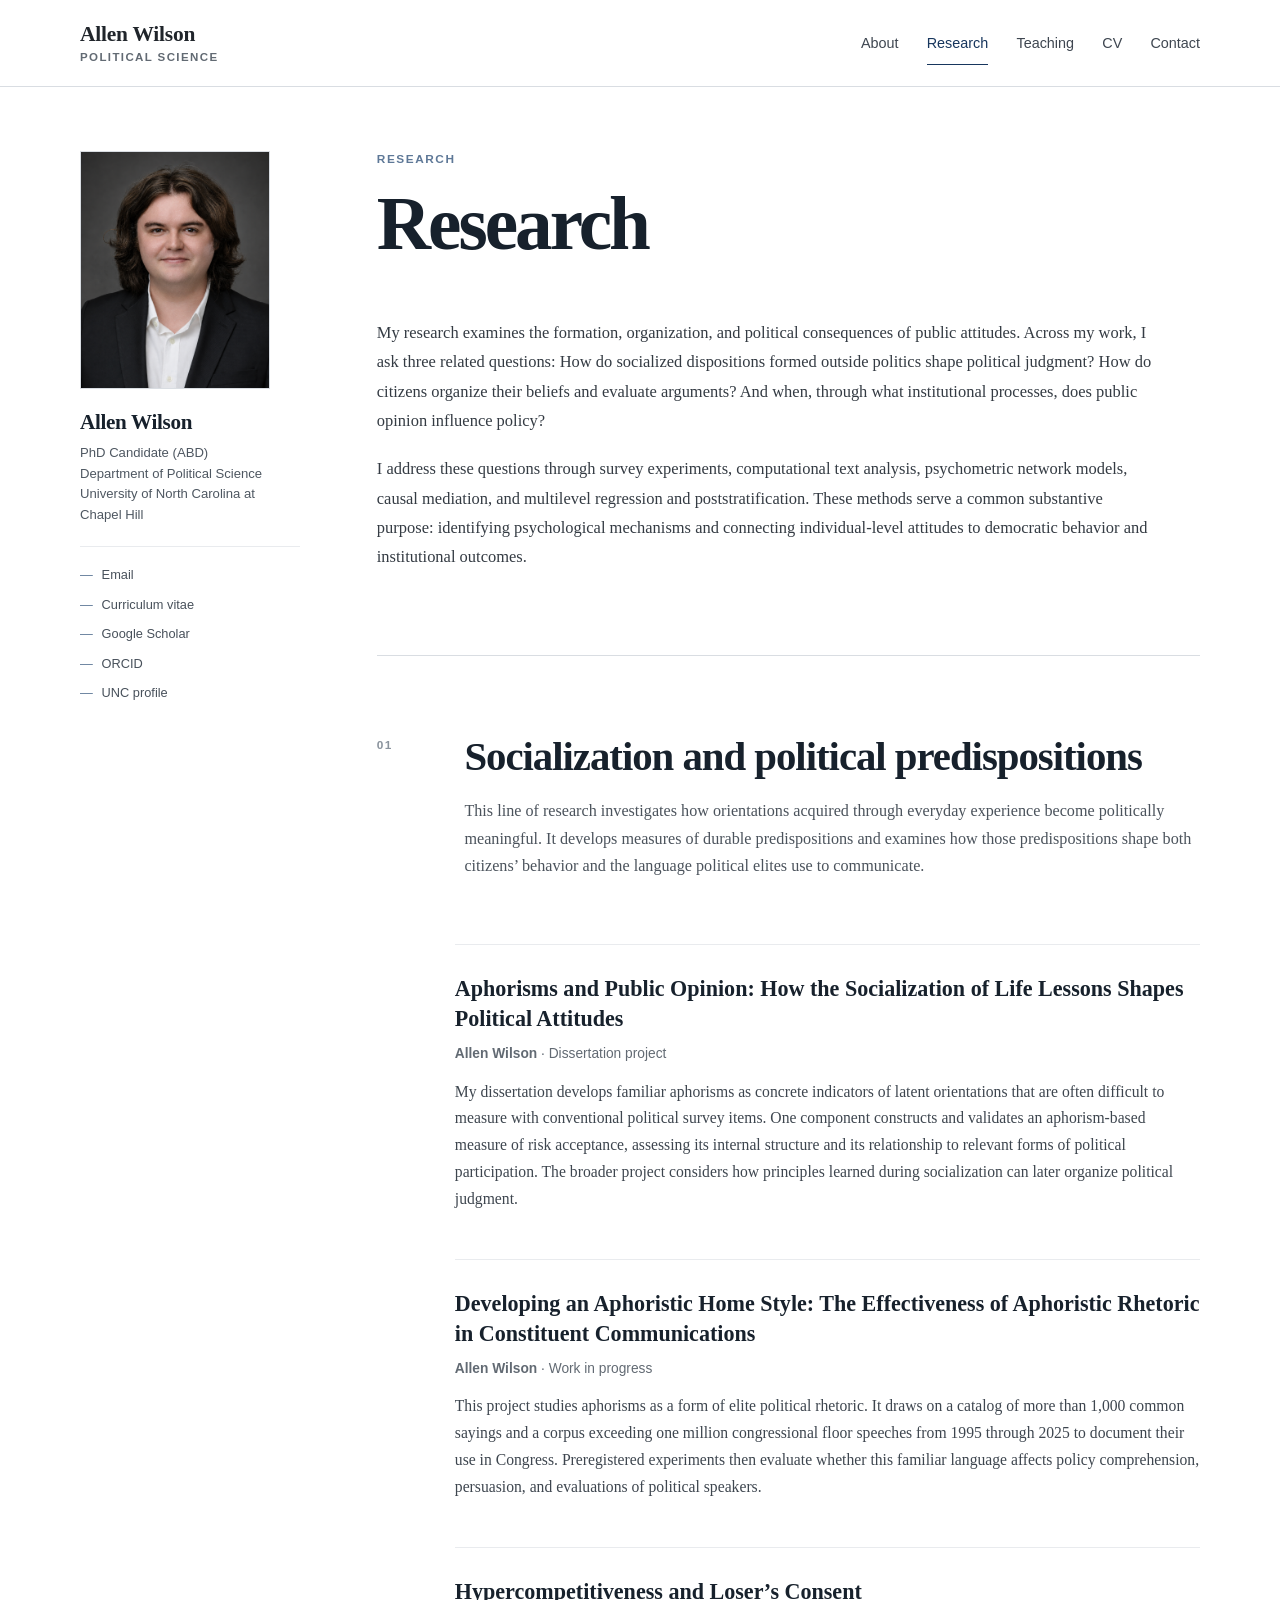
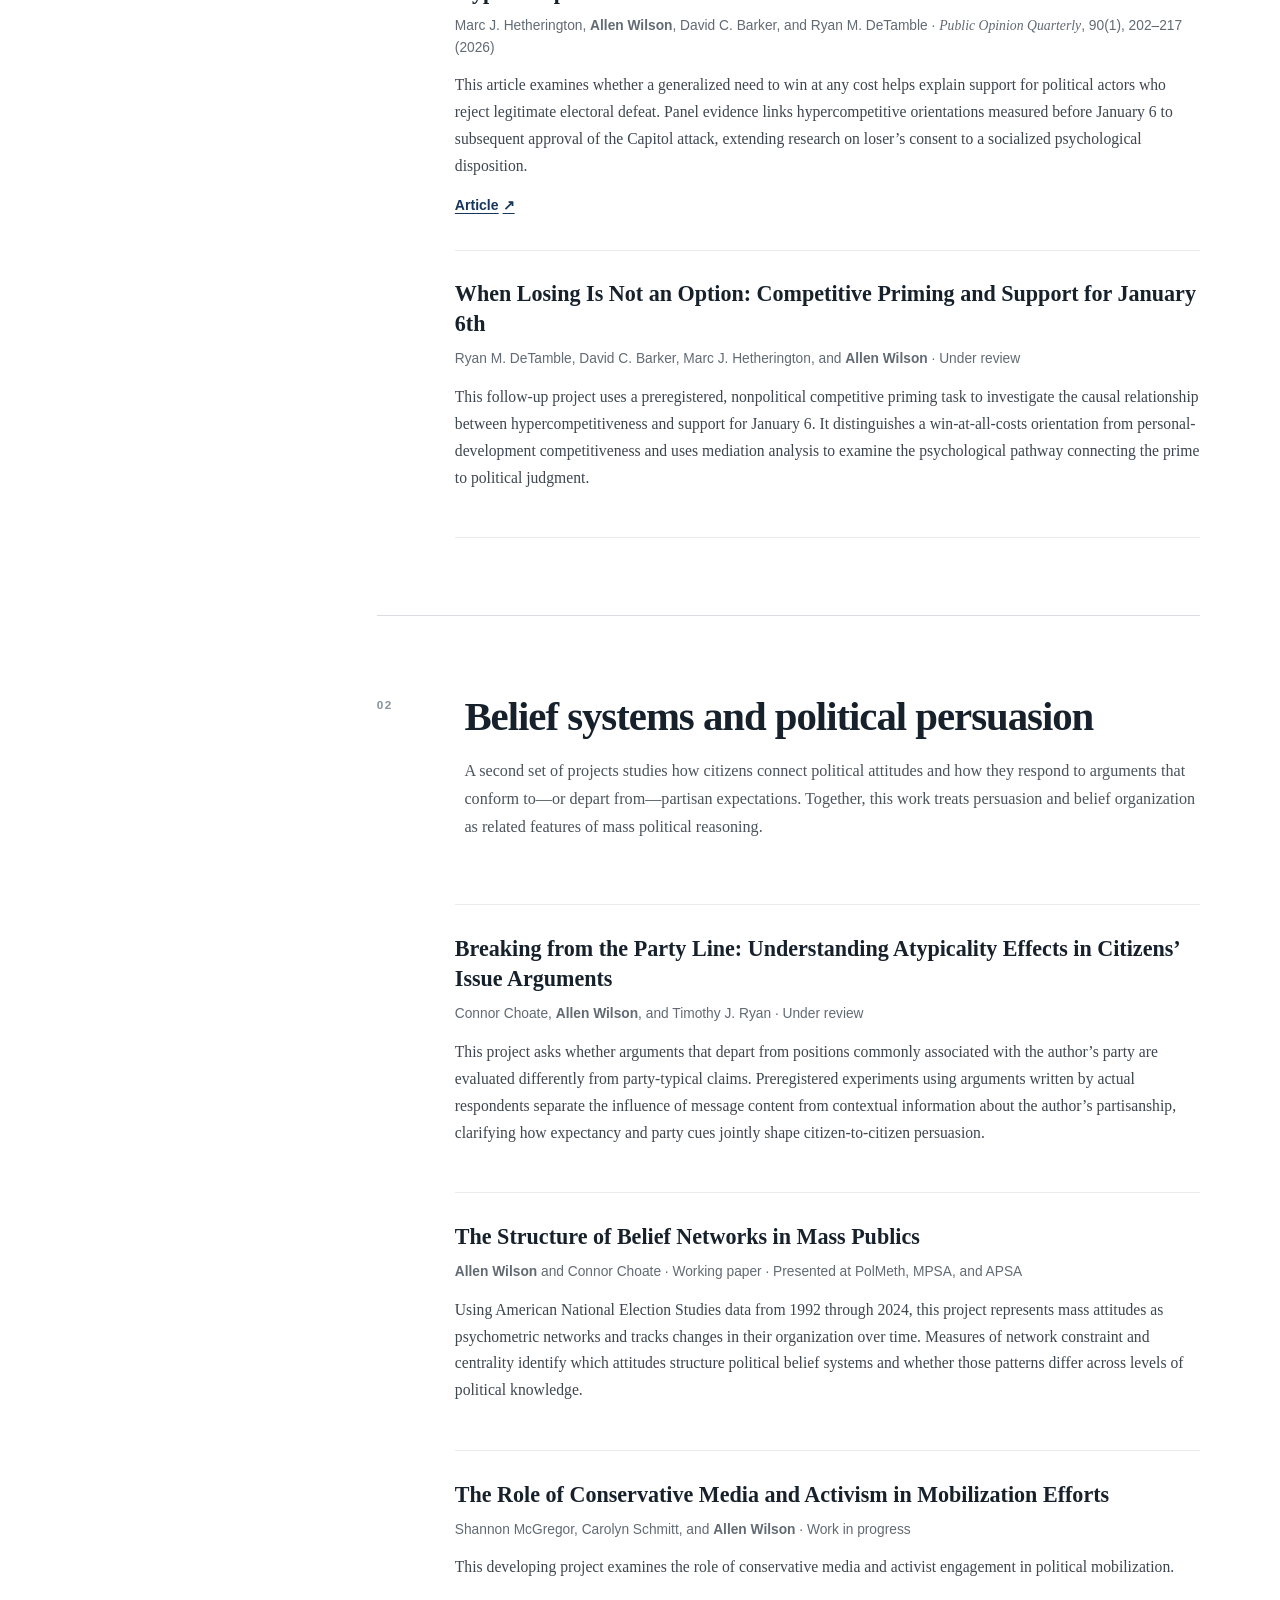
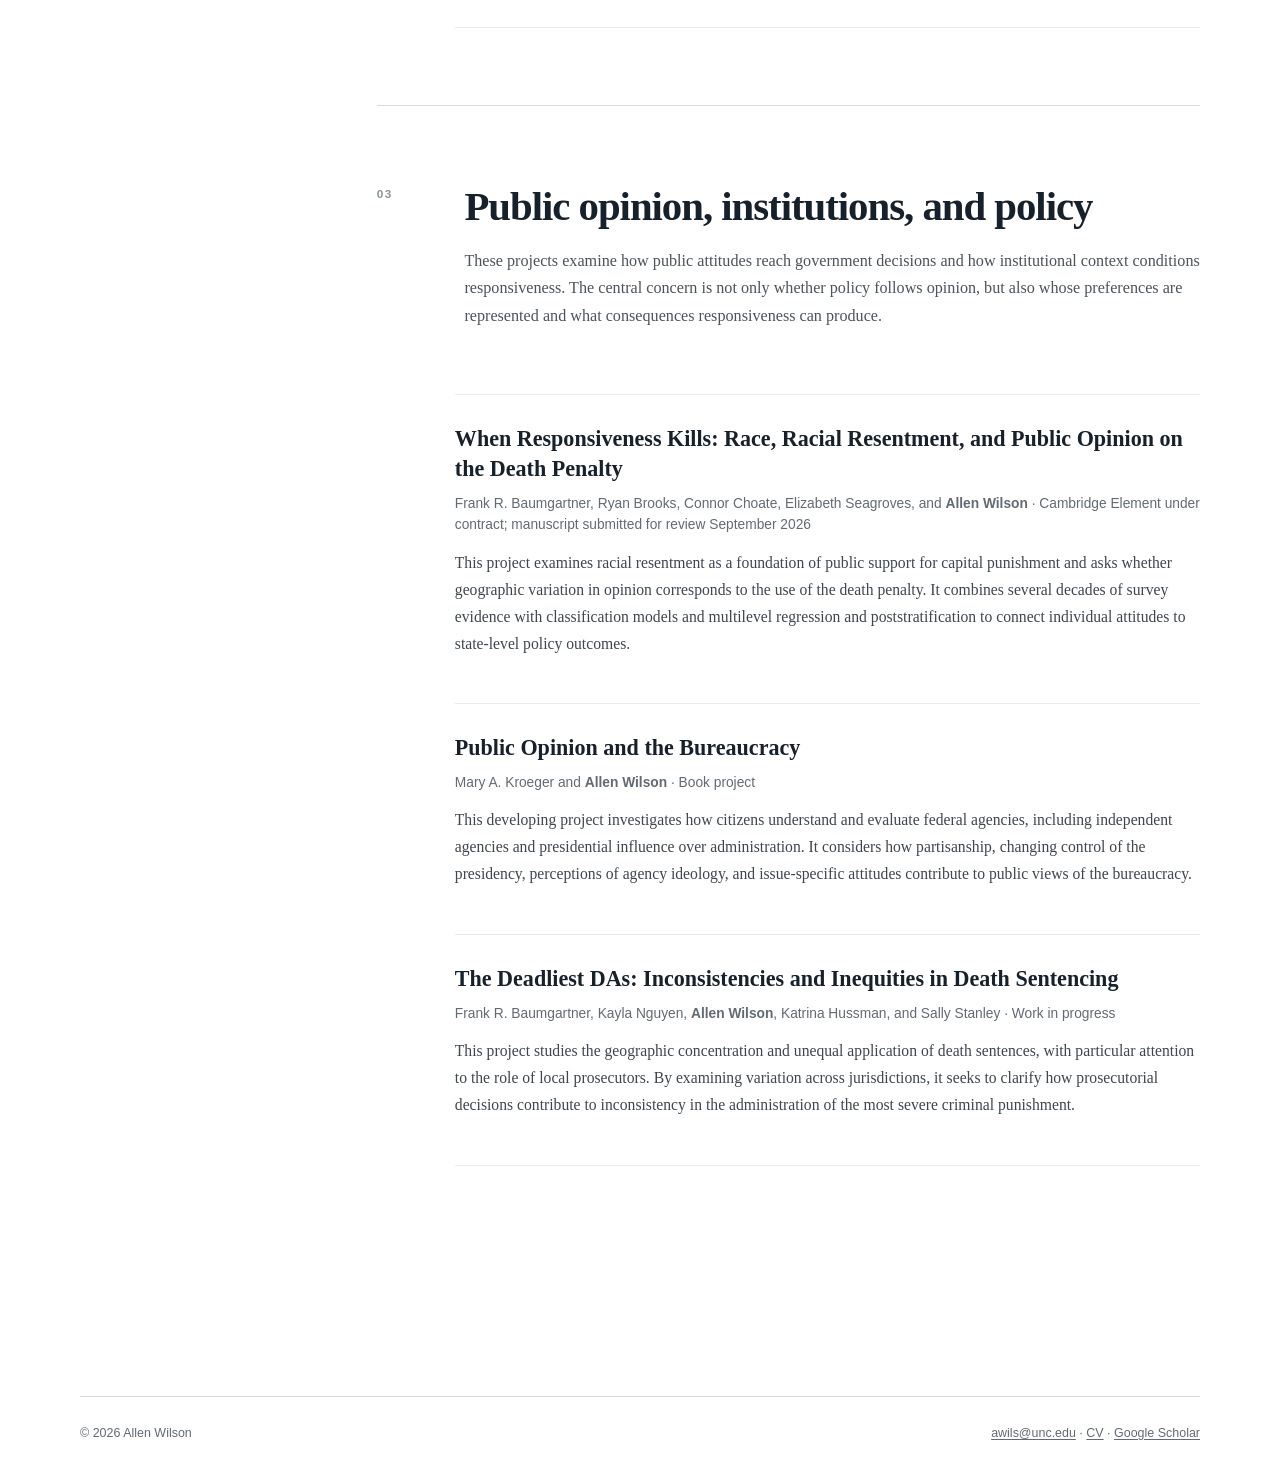
==== commit 26ff054c: "Add files via upload" ====
--- a/research.html
+++ b/research.html
@@ -31,7 +31,35 @@
       </div>
     </header>
 
-    <main id="main-content">
+    <main class="academic-layout" id="main-content">
+      <aside class="profile-sidebar" aria-label="Professional profile">
+        <figure class="sidebar-portrait">
+          <img
+            src="allen-wilson-headshot.png"
+            alt="Portrait of Allen Wilson"
+            width="920"
+            height="1150"
+            decoding="async"
+          >
+        </figure>
+        <div class="sidebar-profile">
+          <h2>Allen Wilson</h2>
+          <p class="sidebar-role">
+            PhD Candidate (ABD)<br>
+            Department of Political Science<br>
+            University of North Carolina at Chapel Hill
+          </p>
+          <ul class="sidebar-links" aria-label="Contact and professional links">
+            <li><a href="mailto:awils@unc.edu">Email</a></li>
+            <li><a href="Allen_Wilson_CV.pdf">Curriculum vitae</a></li>
+            <li><a href="https://scholar.google.com/citations?user=T04XD_UAAAAJ" rel="me">Google Scholar</a></li>
+            <li><a href="https://orcid.org/0009-0005-0301-5288" rel="me">ORCID</a></li>
+            <li><a href="https://politicalscience.unc.edu/staff/allen-wilson/">UNC profile</a></li>
+          </ul>
+        </div>
+      </aside>
+
+      <div class="content-column">
       <header class="page-intro">
         <p class="eyebrow">Research</p>
         <h1>Research</h1>
@@ -69,7 +97,7 @@
 
         <div class="project-list">
           <article class="project">
-            <h3>Aphorisms and Public Opinion: How the Socialization of Non-Political Information Shapes Political Attitudes</h3>
+            <h3>Aphorisms and Public Opinion: How the Socialization of Life Lessons Shapes Political Attitudes</h3>
             <p class="project-meta"><strong>Allen Wilson</strong> · Dissertation project</p>
             <p>
               My dissertation develops familiar aphorisms as concrete indicators of latent
@@ -80,12 +108,13 @@
               principles learned during socialization can later organize political judgment.
             </p>
             <div class="project-links" aria-label="Links for Aphorisms and Public Opinion">
-              <!-- Add a working-paper link here when the manuscript is public. -->
-            </div>
-          </article>
-
-          <article class="project">
-            <h3>Developing an Aphoristic Home Style: How Aphorisms Help (and Hurt) in Constituent Communications</h3>
+              <!-- When available: <a href="papers/aphorisms-public-opinion.pdf">Working paper</a> -->
+              <!-- Optional: <a href="slides/aphorisms-public-opinion.pdf">Slides</a> -->
+            </div>
+          </article>
+
+          <article class="project">
+            <h3>Developing an Aphoristic Home Style: The Effectiveness of Aphoristic Rhetoric in Constituent Communications</h3>
             <p class="project-meta"><strong>Allen Wilson</strong> · Work in progress</p>
             <p>
               This project studies aphorisms as a form of elite political rhetoric. It
@@ -96,14 +125,16 @@
               of political speakers.
             </p>
             <div class="project-links" aria-label="Links for Developing an Aphoristic Home Style">
-              <!-- Add paper, slides, and replication links here when available. -->
+              <!-- When available: <a href="papers/aphoristic-home-style.pdf">Working paper</a> -->
+              <!-- Optional: <a href="slides/aphoristic-home-style.pdf">Slides</a> -->
+              <!-- Optional: <a href="https://example.com">Replication materials</a> -->
             </div>
           </article>
 
           <article class="project">
             <h3>Hypercompetitiveness and Loser’s Consent</h3>
             <p class="project-meta">
-              Marc J. Hetherington, <strong>Allen Wilson</strong>, Ryan M. DeTamble, and David C. Barker ·
+              Marc J. Hetherington, <strong>Allen Wilson</strong>, David C. Barker, and Ryan M. DeTamble ·
               <cite>Public Opinion Quarterly</cite>, 90(1), 202–217 (2026)
             </p>
             <p>
@@ -115,14 +146,14 @@
             </p>
             <div class="project-links" aria-label="Links for Hypercompetitiveness and Loser’s Consent">
               <a href="https://academic.oup.com/poq/article/90/1/202/8490564">Article</a>
-              <!-- Add replication materials here when available. -->
+              <!-- Optional: <a href="https://example.com">Replication materials</a> -->
             </div>
           </article>
 
           <article class="project">
             <h3>When Losing Is Not an Option: Competitive Priming and Support for January 6th</h3>
             <p class="project-meta">
-              Ryan M. DeTamble, David C. Barker, Marc J. Hetherington, and <strong>Allen Wilson</strong> · Working paper
+              Ryan M. DeTamble, David C. Barker, Marc J. Hetherington, and <strong>Allen Wilson</strong> · Under review
             </p>
             <p>
               This follow-up project uses a preregistered, nonpolitical competitive priming
@@ -132,7 +163,8 @@
               the psychological pathway connecting the prime to political judgment.
             </p>
             <div class="project-links" aria-label="Links for When Losing Is Not an Option">
-              <!-- Add a working-paper link here when the manuscript is public. -->
+              <!-- When available: <a href="papers/competitive-priming-january-6.pdf">Working paper</a> -->
+              <!-- Optional: <a href="slides/competitive-priming-january-6.pdf">Slides</a> -->
             </div>
           </article>
         </div>
@@ -156,7 +188,7 @@
           <article class="project">
             <h3>Breaking from the Party Line: Understanding Atypicality Effects in Citizens’ Issue Arguments</h3>
             <p class="project-meta">
-              Connor Choate, <strong>Allen Wilson</strong>, and Timothy J. Ryan · Under review at <cite>The Journal of Politics</cite>
+              Connor Choate, <strong>Allen Wilson</strong>, and Timothy J. Ryan · Under review
             </p>
             <p>
               This project asks whether arguments that depart from positions commonly
@@ -167,7 +199,8 @@
               party cues jointly shape citizen-to-citizen persuasion.
             </p>
             <div class="project-links" aria-label="Links for Breaking from the Party Line">
-              <!-- Add a working-paper link here when the manuscript is public. -->
+              <!-- When available: <a href="papers/breaking-from-party-line.pdf">Working paper</a> -->
+              <!-- Optional: <a href="https://example.com">Replication materials</a> -->
             </div>
           </article>
 
@@ -184,7 +217,23 @@
               patterns differ across levels of political knowledge.
             </p>
             <div class="project-links" aria-label="Links for The Structure of Belief Networks in Mass Publics">
-              <!-- Add paper, slides, and replication links here when available. -->
+              <!-- When available: <a href="papers/belief-networks-mass-publics.pdf">Working paper</a> -->
+              <!-- Optional: <a href="slides/belief-networks-mass-publics.pdf">Slides</a> -->
+              <!-- Optional: <a href="https://example.com">Replication materials</a> -->
+            </div>
+          </article>
+
+          <article class="project">
+            <h3>The Role of Conservative Media and Activism in Mobilization Efforts</h3>
+            <p class="project-meta">
+              Shannon McGregor, Carolyn Schmitt, and <strong>Allen Wilson</strong> · Work in progress
+            </p>
+            <p>
+              This developing project examines the role of conservative media and activist
+              engagement in political mobilization.
+            </p>
+            <div class="project-links" aria-label="Links for The Role of Conservative Media and Activism in Mobilization Efforts">
+              <!-- When available: <a href="papers/conservative-media-activism-mobilization.pdf">Working paper</a> -->
             </div>
           </article>
         </div>
@@ -209,7 +258,7 @@
             <h3>When Responsiveness Kills: Race, Racial Resentment, and Public Opinion on the Death Penalty</h3>
             <p class="project-meta">
               Frank R. Baumgartner, Ryan Brooks, Connor Choate, Elizabeth Seagroves, and <strong>Allen Wilson</strong> ·
-              Cambridge Element under contract; manuscript under review
+              Cambridge Element under contract; manuscript submitted for review September 2026
             </p>
             <p>
               This project examines racial resentment as a foundation of public support for
@@ -220,12 +269,12 @@
               outcomes.
             </p>
             <div class="project-links" aria-label="Links for When Responsiveness Kills">
-              <!-- Add a manuscript link here when it is public. -->
-            </div>
-          </article>
-
-          <article class="project">
-            <h3>Public Opinion and Bureaucratic Control</h3>
+              <!-- When available: <a href="papers/when-responsiveness-kills.pdf">Working paper</a> -->
+            </div>
+          </article>
+
+          <article class="project">
+            <h3>Public Opinion and the Bureaucracy</h3>
             <p class="project-meta">Mary A. Kroeger and <strong>Allen Wilson</strong> · Book project</p>
             <p>
               This developing project investigates how citizens understand and evaluate
@@ -234,8 +283,9 @@
               presidency, perceptions of agency ideology, and issue-specific attitudes
               contribute to public views of the bureaucracy.
             </p>
-            <div class="project-links" aria-label="Links for Public Opinion and Bureaucratic Control">
-              <!-- Add project materials here when available. -->
+            <div class="project-links" aria-label="Links for Public Opinion and the Bureaucracy">
+              <!-- When available: <a href="papers/public-opinion-bureaucracy.pdf">Working paper</a> -->
+              <!-- Optional: <a href="slides/public-opinion-bureaucracy.pdf">Slides</a> -->
             </div>
           </article>
 
@@ -252,11 +302,12 @@
               the most severe criminal punishment.
             </p>
             <div class="project-links" aria-label="Links for The Deadliest DAs">
-              <!-- Add a working-paper link here when the manuscript is public. -->
+              <!-- When available: <a href="papers/deadliest-das.pdf">Working paper</a> -->
             </div>
           </article>
         </div>
       </section>
+      </div>
     </main>
 
     <footer class="site-footer">
--- a/styles.css
+++ b/styles.css
@@ -168,6 +168,83 @@
   content: "";
 }
 
+.academic-layout {
+  width: min(calc(100% - 48px), var(--content-width));
+  margin: 0 auto;
+  padding: clamp(3rem, 5vw, 4.6rem) 0 clamp(4rem, 7vw, 6rem);
+  display: grid;
+  grid-template-columns: 220px minmax(0, 1fr);
+  align-items: start;
+  gap: clamp(3.2rem, 6vw, 6rem);
+}
+
+.profile-sidebar {
+  position: sticky;
+  top: 2rem;
+  min-width: 0;
+}
+
+.sidebar-portrait {
+  width: 190px;
+  margin: 0 0 1.35rem;
+}
+
+.sidebar-portrait img {
+  width: 100%;
+  height: auto;
+  aspect-ratio: 4 / 5;
+  border: 1px solid var(--rule);
+  object-fit: cover;
+  object-position: center 18%;
+}
+
+.sidebar-profile h2 {
+  margin-bottom: 0.5rem;
+  font-size: 1.32rem;
+  letter-spacing: -0.015em;
+}
+
+.sidebar-role {
+  margin-bottom: 1.25rem;
+  color: #4e5761;
+  font-size: 0.82rem;
+  line-height: 1.58;
+}
+
+.sidebar-links {
+  margin: 0;
+  padding: 1rem 0 0;
+  border-top: 1px solid var(--soft-rule);
+  list-style: none;
+}
+
+.sidebar-links li {
+  margin-bottom: 0.45rem;
+  line-height: 1.4;
+}
+
+.sidebar-links a {
+  color: #48515b;
+  font-size: 0.8rem;
+  font-weight: 500;
+  text-decoration: none;
+}
+
+.sidebar-links a::before {
+  margin-right: 0.55rem;
+  color: var(--accent);
+  content: "—";
+}
+
+.sidebar-links a:hover {
+  color: var(--navy);
+  text-decoration: underline;
+}
+
+.content-column {
+  min-width: 0;
+}
+
 .eyebrow {
   margin-bottom: 0.75rem;
   color: var(--accent);
@@ -178,89 +255,40 @@
   text-transform: uppercase;
 }
 
-.profile {
-  width: min(calc(100% - 48px), var(--content-width));
-  margin: 0 auto;
-  padding: clamp(3.5rem, 7vw, 6.5rem) 0 clamp(4rem, 7vw, 6.5rem);
-  display: grid;
-  grid-template-columns: minmax(240px, 330px) minmax(0, 1fr);
-  align-items: start;
-  gap: clamp(3rem, 7vw, 6.5rem);
-}
-
-.portrait {
-  margin-bottom: 0;
-}
-
-.portrait img {
-  width: 100%;
-  aspect-ratio: 4 / 5;
-  border: 1px solid var(--rule);
-  object-fit: cover;
-  object-position: center 18%;
-}
-
-.profile-copy {
-  padding-top: 0.2rem;
-}
-
-.profile h1 {
-  margin-bottom: 0.7rem;
-  font-size: clamp(2.9rem, 5.5vw, 4.6rem);
-  letter-spacing: -0.035em;
+.about-section {
+  padding: 0 0 clamp(3.2rem, 5vw, 4.6rem);
+}
+
+.about-section h1,
+.page-intro h1 {
+  margin-bottom: clamp(2rem, 4vw, 3.1rem);
+  font-size: clamp(2.9rem, 6vw, 4.7rem);
+  letter-spacing: -0.04em;
 }
 
 .profile-role {
-  margin-bottom: 2rem;
+  margin-bottom: 1.65rem;
   color: #4e5761;
   font-family: var(--serif);
-  font-size: 1.12rem;
+  font-size: 1.04rem;
   line-height: 1.55;
 }
 
-.profile-summary {
-  max-width: 750px;
+.profile-summary,
+.page-intro-copy {
+  max-width: 780px;
   color: #343b43;
   font-family: var(--serif);
   font-size: 1.03rem;
-  line-height: 1.75;
-}
-
-.profile-summary p {
-  margin-bottom: 1.15rem;
-}
-
-.profile-links {
-  margin: 1.8rem 0 0;
-  padding: 1.15rem 0 0;
-  border-top: 1px solid var(--soft-rule);
-  display: flex;
-  flex-wrap: wrap;
-  gap: 0.55rem 0;
-  list-style: none;
-}
-
-.profile-links li {
-  display: flex;
-  align-items: center;
-}
-
-.profile-links li + li::before {
-  margin: 0 0.65rem;
-  color: #a2a8ae;
-  content: "·";
-}
-
-.profile-links a,
-.section-link a,
-.project-links a {
-  font-size: 0.88rem;
-  font-weight: 600;
+  line-height: 1.78;
+}
+
+.profile-summary p,
+.page-intro-copy p {
+  margin-bottom: 1.2rem;
 }
 
 .home-section {
-  width: min(calc(100% - 48px), var(--content-width));
-  margin: 0 auto;
   padding: clamp(3.4rem, 6vw, 5.2rem) 0;
   border-top: 1px solid var(--rule);
   display: grid;
@@ -311,6 +339,14 @@
   margin: 1.9rem 0 0;
 }
 
+.section-link a,
+.project-links a,
+.course-links a,
+.evaluation-links a {
+  font-size: 0.88rem;
+  font-weight: 600;
+}
+
 .home-teaching {
   display: grid;
   grid-template-columns: minmax(0, 1.25fr) minmax(270px, 0.75fr);
@@ -333,7 +369,8 @@
   border-bottom: 1px solid var(--soft-rule);
 }
 
-.course-list dt {
+.course-list dt,
+.course-code {
   color: var(--accent);
   font-size: 0.76rem;
   font-weight: 700;
@@ -368,33 +405,11 @@
 }
 
 .page-intro {
-  width: min(calc(100% - 48px), 960px);
-  margin: 0 auto;
-  padding: clamp(3.7rem, 7vw, 6.5rem) 0 clamp(3.5rem, 6vw, 5.2rem);
-}
-
-.page-intro h1 {
-  margin-bottom: clamp(2rem, 4vw, 3.1rem);
-  font-size: clamp(2.9rem, 6vw, 4.7rem);
-  letter-spacing: -0.04em;
-}
-
-.page-intro-copy {
-  max-width: 780px;
-  color: #343b43;
-  font-family: var(--serif);
-  font-size: 1.08rem;
-  line-height: 1.78;
-}
-
-.page-intro-copy p {
-  margin-bottom: 1.2rem;
+  padding: 0 0 clamp(3.2rem, 5vw, 4.4rem);
 }
 
 .research-section,
 .teaching-section {
-  width: min(calc(100% - 48px), var(--content-width));
-  margin: 0 auto;
   padding: clamp(3.7rem, 6vw, 5.7rem) 0;
   border-top: 1px solid var(--rule);
 }
@@ -474,14 +489,24 @@
   display: none;
 }
 
-.project-links a {
-  display: inline-flex;
-  align-items: center;
-}
-
-.project-links a::after {
+.project-links a::after,
+.course-links a::after,
+.evaluation-links a::after {
   margin-left: 0.25rem;
   content: "↗";
+}
+
+.course-links,
+.evaluation-links {
+  margin-top: 0.75rem;
+  display: flex;
+  flex-wrap: wrap;
+  gap: 0.85rem;
+}
+
+.course-links:empty,
+.evaluation-links:empty {
+  display: none;
 }
 
 .simple-section-header {
@@ -503,7 +528,8 @@
   line-height: 1.75;
 }
 
-.prose-columns p {
+.prose-columns p,
+.narrow-prose p {
   margin-bottom: 1.15rem;
 }
 
@@ -520,15 +546,9 @@
   gap: 1.8rem;
 }
 
-.course-detail:last-child {
+.course-detail:last-child,
+.experience-list article:last-child {
   border-bottom: 1px solid var(--soft-rule);
-}
-
-.course-code {
-  color: var(--accent);
-  font-size: 0.76rem;
-  font-weight: 700;
-  letter-spacing: 0.1em;
 }
 
 .course-detail h3 {
@@ -549,10 +569,6 @@
   grid-template-columns: minmax(0, 1fr) auto;
   align-items: baseline;
   gap: 2rem;
-}
-
-.experience-list article:last-child {
-  border-bottom: 1px solid var(--soft-rule);
 }
 
 .experience-list h3 {
@@ -579,8 +595,9 @@
   max-width: 780px;
 }
 
-.narrow-prose p {
-  margin-bottom: 1.15rem;
+.narrow-prose h3 {
+  margin-bottom: 0.75rem;
+  font-size: 1.16rem;
 }
 
 .teaching-interests {
@@ -627,13 +644,13 @@
 }
 
 @media (max-width: 900px) {
-  .profile {
-    grid-template-columns: 240px minmax(0, 1fr);
-    gap: 3rem;
-  }
-
-  .profile h1 {
-    font-size: 3.3rem;
+  .academic-layout {
+    grid-template-columns: 185px minmax(0, 1fr);
+    gap: 2.8rem;
+  }
+
+  .sidebar-portrait {
+    width: 165px;
   }
 
   .home-section {
@@ -661,7 +678,8 @@
     border-bottom: 1px solid var(--soft-rule);
   }
 
-  .home-teaching {
+  .home-teaching,
+  .prose-columns {
     grid-template-columns: 1fr;
   }
 }
@@ -681,29 +699,62 @@
     flex-wrap: wrap;
   }
 
-  .profile,
-  .home-section,
-  .research-section,
-  .teaching-section,
+  .academic-layout,
   .site-footer {
     width: min(calc(100% - 32px), var(--content-width));
   }
 
-  .page-intro {
-    width: min(calc(100% - 32px), 960px);
-  }
-
-  .profile {
-    padding-top: 2.8rem;
+  .academic-layout {
+    padding-top: 2.25rem;
     grid-template-columns: 1fr;
-    gap: 2.2rem;
-  }
-
-  .portrait {
-    max-width: 230px;
-  }
-
-  .profile h1 {
+    gap: 2.7rem;
+  }
+
+  .profile-sidebar {
+    position: static;
+    padding-bottom: 2.3rem;
+    border-bottom: 1px solid var(--rule);
+    display: grid;
+    grid-template-columns: 130px minmax(0, 1fr);
+    align-items: start;
+    gap: 1.4rem;
+  }
+
+  .sidebar-portrait {
+    width: 130px;
+    margin-bottom: 0;
+  }
+
+  .sidebar-profile h2 {
+    font-size: 1.2rem;
+  }
+
+  .sidebar-role {
+    margin-bottom: 0.75rem;
+    font-size: 0.76rem;
+  }
+
+  .sidebar-links {
+    padding-top: 0.65rem;
+    display: flex;
+    flex-wrap: wrap;
+    gap: 0.25rem 0.85rem;
+  }
+
+  .sidebar-links li {
+    margin-bottom: 0;
+  }
+
+  .sidebar-links a {
+    font-size: 0.75rem;
+  }
+
+  .sidebar-links a::before {
+    display: none;
+  }
+
+  .about-section h1,
+  .page-intro h1 {
     font-size: clamp(2.7rem, 14vw, 3.6rem);
   }
 
@@ -712,15 +763,14 @@
     font-size: 1rem;
   }
 
-  .contact-details,
-  .prose-columns {
+  .contact-details {
     grid-template-columns: 1fr;
-    gap: 1.5rem;
+    gap: 1.35rem;
   }
 
   .research-section-header {
     grid-template-columns: 1fr;
-    gap: 0.45rem;
+    gap: 0.35rem;
   }
 
   .project-list {
@@ -729,18 +779,33 @@
 
   .course-detail {
     grid-template-columns: 1fr;
-    gap: 0.4rem;
+    gap: 0.35rem;
   }
 
   .experience-list article {
     grid-template-columns: 1fr;
-    gap: 0.3rem;
+    gap: 0.25rem;
   }
 
   .site-footer {
     align-items: flex-start;
     flex-direction: column;
-    gap: 0.5rem;
+    gap: 0.45rem;
+  }
+}
+
+@media (max-width: 430px) {
+  .profile-sidebar {
+    grid-template-columns: 112px minmax(0, 1fr);
+    gap: 1.1rem;
+  }
+
+  .sidebar-portrait {
+    width: 112px;
+  }
+
+  .sidebar-role {
+    line-height: 1.48;
   }
 }
 
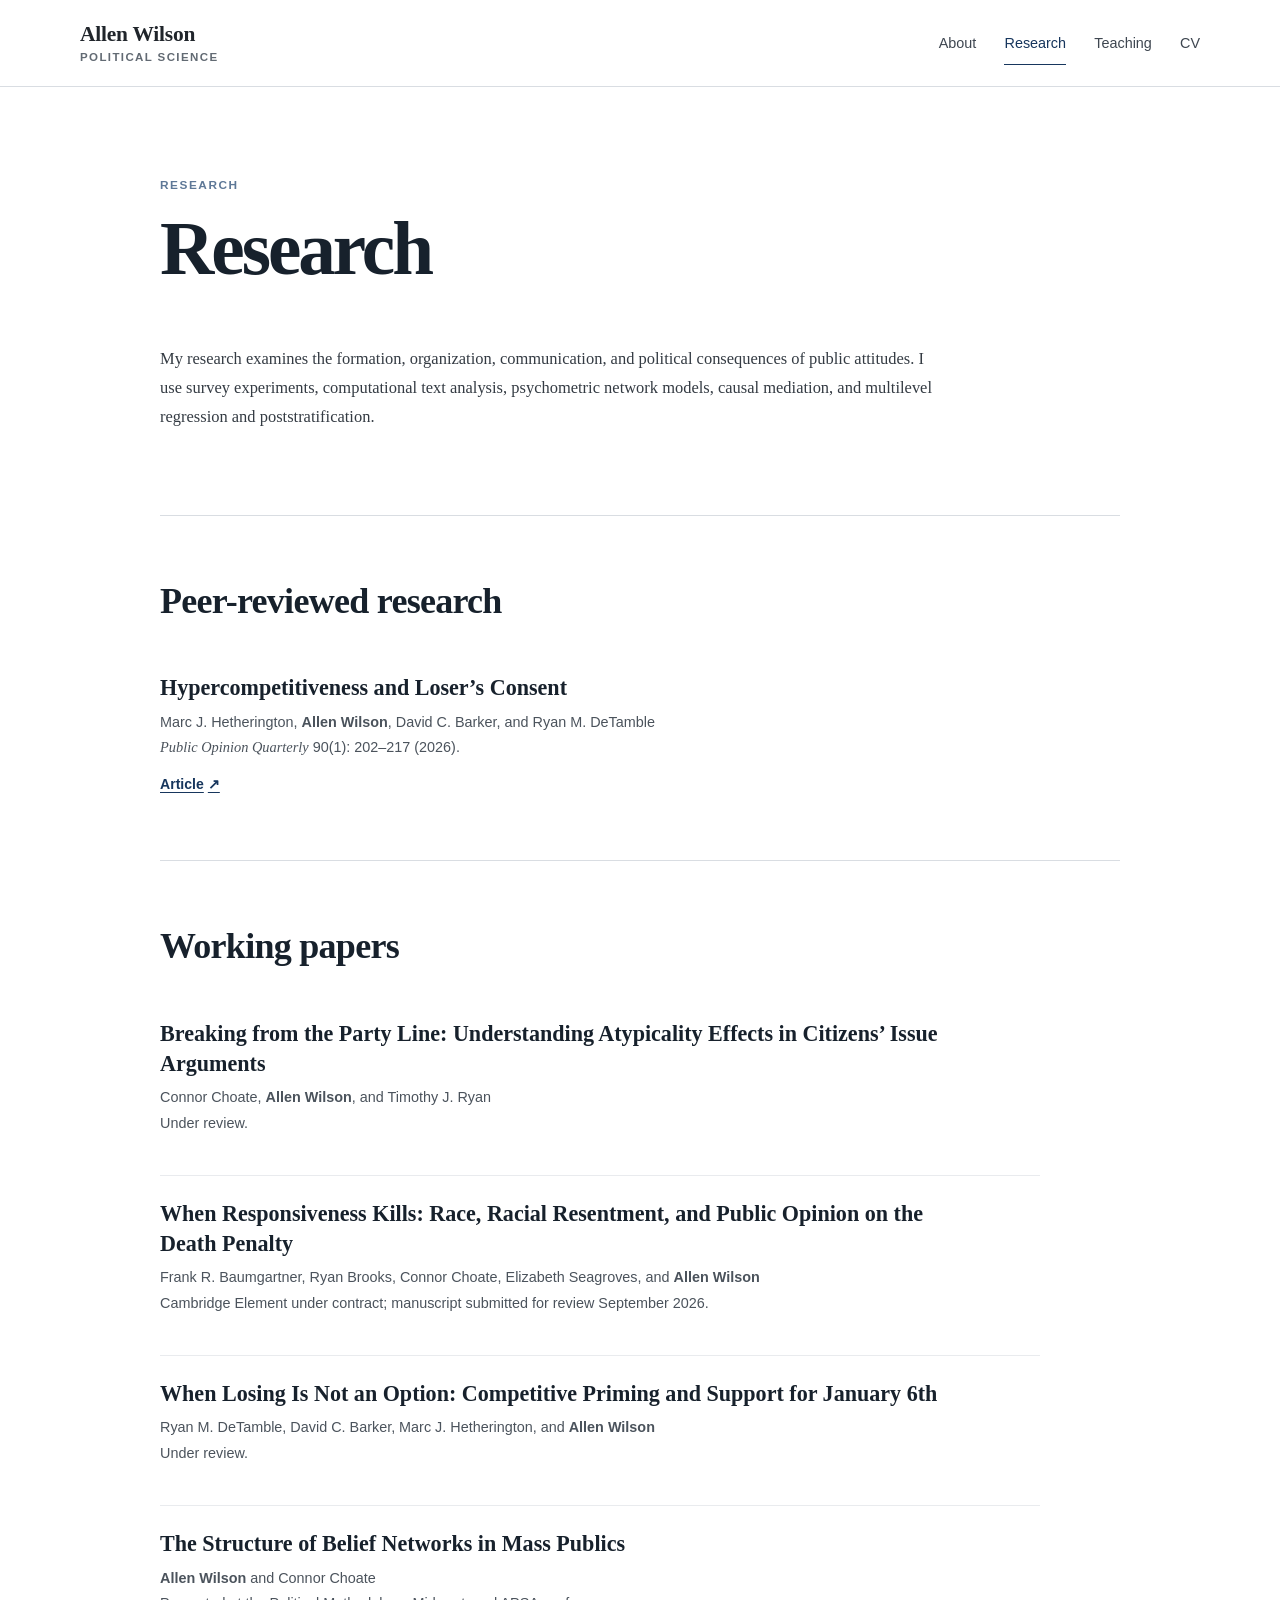
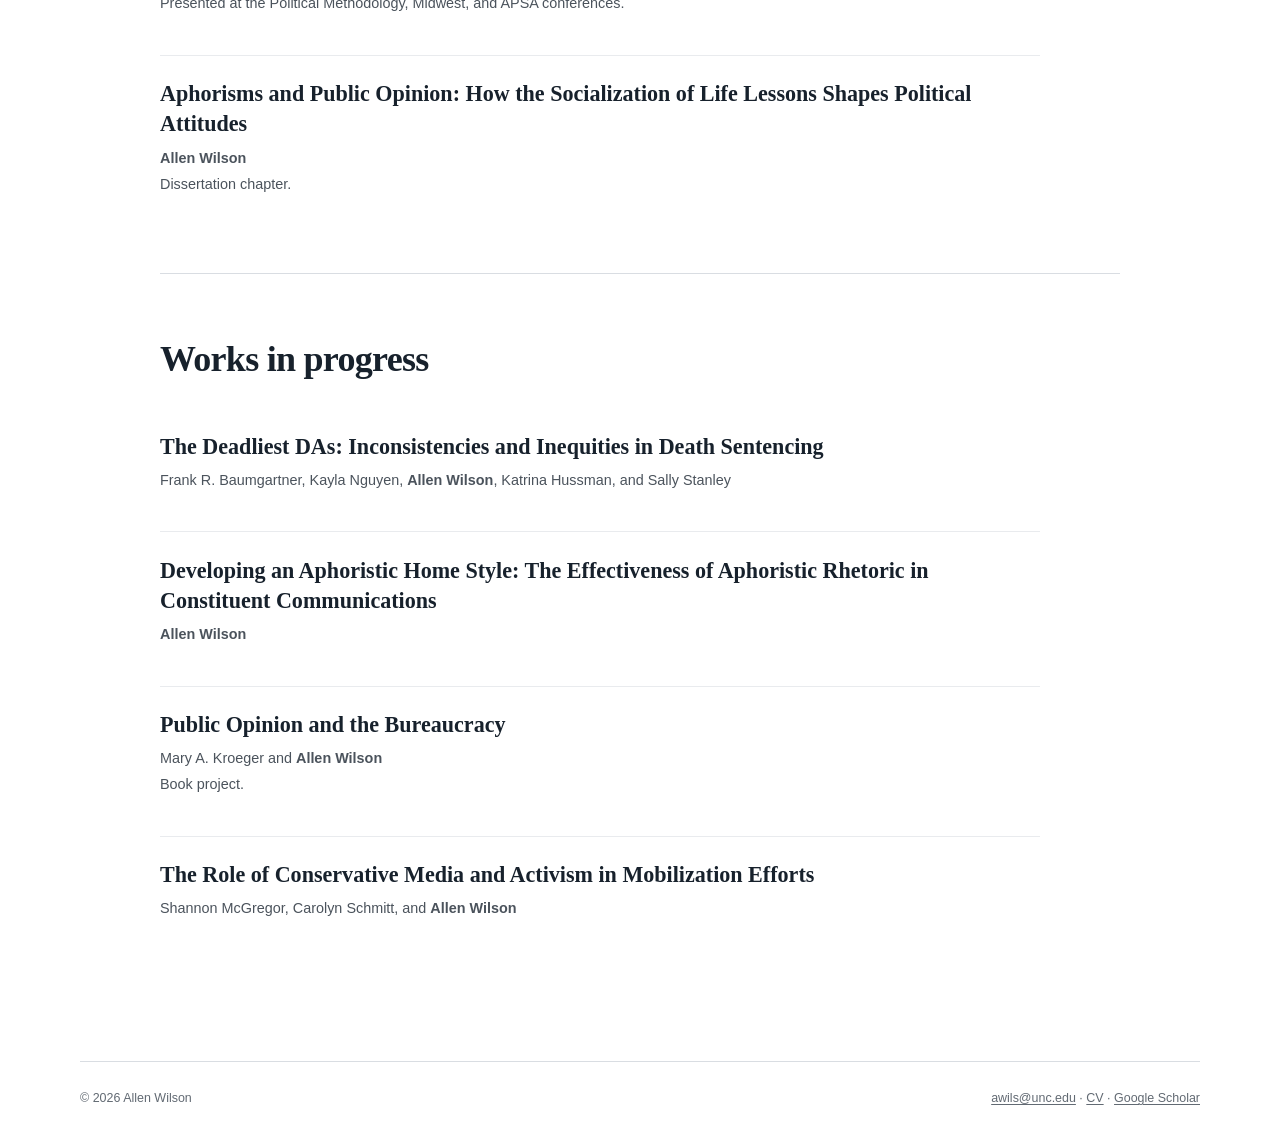
==== commit 69e0d69b: "Add files via upload" ====
--- a/research.html
+++ b/research.html
@@ -26,211 +26,145 @@
           <a href="research.html" aria-current="page">Research</a>
           <a href="teaching.html">Teaching</a>
           <a href="Allen_Wilson_CV.pdf">CV</a>
-          <a href="index.html#contact">Contact</a>
         </nav>
       </div>
     </header>
 
-    <main class="academic-layout" id="main-content">
-      <aside class="profile-sidebar" aria-label="Professional profile">
-        <figure class="sidebar-portrait">
-          <img
-            src="allen-wilson-headshot.png"
-            alt="Portrait of Allen Wilson"
-            width="920"
-            height="1150"
-            decoding="async"
-          >
-        </figure>
-        <div class="sidebar-profile">
-          <h2>Allen Wilson</h2>
-          <p class="sidebar-role">
-            PhD Candidate (ABD)<br>
-            Department of Political Science<br>
-            University of North Carolina at Chapel Hill
-          </p>
-          <ul class="sidebar-links" aria-label="Contact and professional links">
-            <li><a href="mailto:awils@unc.edu">Email</a></li>
-            <li><a href="Allen_Wilson_CV.pdf">Curriculum vitae</a></li>
-            <li><a href="https://scholar.google.com/citations?user=T04XD_UAAAAJ" rel="me">Google Scholar</a></li>
-            <li><a href="https://orcid.org/0009-0005-0301-5288" rel="me">ORCID</a></li>
-            <li><a href="https://politicalscience.unc.edu/staff/allen-wilson/">UNC profile</a></li>
-          </ul>
-        </div>
-      </aside>
-
-      <div class="content-column">
-      <header class="page-intro">
+    <main id="main-content">
+      <header class="page-intro compact-intro">
         <p class="eyebrow">Research</p>
         <h1>Research</h1>
         <div class="page-intro-copy">
           <p>
-            My research examines the formation, organization, and political consequences
-            of public attitudes. Across my work, I ask three related questions: How do
-            socialized dispositions formed outside politics shape political judgment? How
-            do citizens organize their beliefs and evaluate arguments? And when, through
-            what institutional processes, does public opinion influence policy?
-          </p>
-          <p>
-            I address these questions through survey experiments, computational text
+            My research examines the formation, organization, communication, and political
+            consequences of public attitudes. I use survey experiments, computational text
             analysis, psychometric network models, causal mediation, and multilevel
-            regression and poststratification. These methods serve a common substantive
-            purpose: identifying psychological mechanisms and connecting individual-level
-            attitudes to democratic behavior and institutional outcomes.
+            regression and poststratification.
           </p>
         </div>
       </header>
 
-      <section class="research-section" aria-labelledby="socialization-title">
-        <header class="research-section-header">
-          <p class="section-number" aria-hidden="true">01</p>
-          <div>
-            <h2 id="socialization-title">Socialization and political predispositions</h2>
-            <p>
-              This line of research investigates how orientations acquired through
-              everyday experience become politically meaningful. It develops measures of
-              durable predispositions and examines how those predispositions shape both
-              citizens’ behavior and the language political elites use to communicate.
-            </p>
-          </div>
+      <section class="listing-section" aria-labelledby="peer-reviewed-title">
+        <header class="simple-section-header">
+          <h2 id="peer-reviewed-title">Peer-reviewed research</h2>
         </header>
 
-        <div class="project-list">
-          <article class="project">
-            <h3>Aphorisms and Public Opinion: How the Socialization of Life Lessons Shapes Political Attitudes</h3>
-            <p class="project-meta"><strong>Allen Wilson</strong> · Dissertation project</p>
-            <p>
-              My dissertation develops familiar aphorisms as concrete indicators of latent
-              orientations that are often difficult to measure with conventional political
-              survey items. One component constructs and validates an aphorism-based measure
-              of risk acceptance, assessing its internal structure and its relationship to
-              relevant forms of political participation. The broader project considers how
-              principles learned during socialization can later organize political judgment.
+        <div class="paper-list">
+          <article class="paper-entry">
+            <h3>Hypercompetitiveness and Loser’s Consent</h3>
+            <p class="paper-authors">
+              Marc J. Hetherington, <strong>Allen Wilson</strong>, David C. Barker, and Ryan M. DeTamble
             </p>
-            <div class="project-links" aria-label="Links for Aphorisms and Public Opinion">
-              <!-- When available: <a href="papers/aphorisms-public-opinion.pdf">Working paper</a> -->
-              <!-- Optional: <a href="slides/aphorisms-public-opinion.pdf">Slides</a> -->
-            </div>
-          </article>
-
-          <article class="project">
-            <h3>Developing an Aphoristic Home Style: The Effectiveness of Aphoristic Rhetoric in Constituent Communications</h3>
-            <p class="project-meta"><strong>Allen Wilson</strong> · Work in progress</p>
-            <p>
-              This project studies aphorisms as a form of elite political rhetoric. It
-              draws on a catalog of more than 1,000 common sayings and a corpus exceeding
-              one million congressional floor speeches from 1995 through 2025 to document
-              their use in Congress. Preregistered experiments then evaluate whether this
-              familiar language affects policy comprehension, persuasion, and evaluations
-              of political speakers.
-            </p>
-            <div class="project-links" aria-label="Links for Developing an Aphoristic Home Style">
-              <!-- When available: <a href="papers/aphoristic-home-style.pdf">Working paper</a> -->
-              <!-- Optional: <a href="slides/aphoristic-home-style.pdf">Slides</a> -->
-              <!-- Optional: <a href="https://example.com">Replication materials</a> -->
-            </div>
-          </article>
-
-          <article class="project">
-            <h3>Hypercompetitiveness and Loser’s Consent</h3>
-            <p class="project-meta">
-              Marc J. Hetherington, <strong>Allen Wilson</strong>, David C. Barker, and Ryan M. DeTamble ·
-              <cite>Public Opinion Quarterly</cite>, 90(1), 202–217 (2026)
-            </p>
-            <p>
-              This article examines whether a generalized need to win at any cost helps
-              explain support for political actors who reject legitimate electoral defeat.
-              Panel evidence links hypercompetitive orientations measured before January 6
-              to subsequent approval of the Capitol attack, extending research on loser’s
-              consent to a socialized psychological disposition.
-            </p>
+            <p class="paper-status"><cite>Public Opinion Quarterly</cite> 90(1): 202–217 (2026).</p>
             <div class="project-links" aria-label="Links for Hypercompetitiveness and Loser’s Consent">
               <a href="https://academic.oup.com/poq/article/90/1/202/8490564">Article</a>
               <!-- Optional: <a href="https://example.com">Replication materials</a> -->
             </div>
           </article>
+        </div>
+      </section>
 
-          <article class="project">
+      <section class="listing-section" aria-labelledby="working-papers-title">
+        <header class="simple-section-header">
+          <h2 id="working-papers-title">Working papers</h2>
+        </header>
+
+        <div class="paper-list">
+          <article class="paper-entry">
+            <h3>Breaking from the Party Line: Understanding Atypicality Effects in Citizens’ Issue Arguments</h3>
+            <p class="paper-authors">
+              Connor Choate, <strong>Allen Wilson</strong>, and Timothy J. Ryan
+            </p>
+            <p class="paper-status">Under review.</p>
+            <div class="project-links" aria-label="Links for Breaking from the Party Line">
+              <!-- When available: <a href="papers/breaking-from-party-line.pdf">Working paper</a> -->
+            </div>
+          </article>
+
+          <article class="paper-entry">
+            <h3>When Responsiveness Kills: Race, Racial Resentment, and Public Opinion on the Death Penalty</h3>
+            <p class="paper-authors">
+              Frank R. Baumgartner, Ryan Brooks, Connor Choate, Elizabeth Seagroves, and <strong>Allen Wilson</strong>
+            </p>
+            <p class="paper-status">
+              Cambridge Element under contract; manuscript submitted for review September 2026.
+            </p>
+            <div class="project-links" aria-label="Links for When Responsiveness Kills">
+              <!-- When available: <a href="papers/when-responsiveness-kills.pdf">Working paper</a> -->
+            </div>
+          </article>
+
+          <article class="paper-entry">
             <h3>When Losing Is Not an Option: Competitive Priming and Support for January 6th</h3>
-            <p class="project-meta">
-              Ryan M. DeTamble, David C. Barker, Marc J. Hetherington, and <strong>Allen Wilson</strong> · Under review
+            <p class="paper-authors">
+              Ryan M. DeTamble, David C. Barker, Marc J. Hetherington, and <strong>Allen Wilson</strong>
             </p>
-            <p>
-              This follow-up project uses a preregistered, nonpolitical competitive priming
-              task to investigate the causal relationship between hypercompetitiveness and
-              support for January 6. It distinguishes a win-at-all-costs orientation from
-              personal-development competitiveness and uses mediation analysis to examine
-              the psychological pathway connecting the prime to political judgment.
-            </p>
+            <p class="paper-status">Under review.</p>
             <div class="project-links" aria-label="Links for When Losing Is Not an Option">
               <!-- When available: <a href="papers/competitive-priming-january-6.pdf">Working paper</a> -->
-              <!-- Optional: <a href="slides/competitive-priming-january-6.pdf">Slides</a> -->
+            </div>
+          </article>
+
+          <article class="paper-entry">
+            <h3>The Structure of Belief Networks in Mass Publics</h3>
+            <p class="paper-authors"><strong>Allen Wilson</strong> and Connor Choate</p>
+            <p class="paper-status">
+              Presented at the Political Methodology, Midwest, and APSA conferences.
+            </p>
+            <div class="project-links" aria-label="Links for The Structure of Belief Networks in Mass Publics">
+              <!-- When available: <a href="papers/belief-networks-mass-publics.pdf">Working paper</a> -->
+              <!-- Optional: <a href="slides/belief-networks-mass-publics.pdf">Slides</a> -->
+            </div>
+          </article>
+
+          <article class="paper-entry">
+            <h3>Aphorisms and Public Opinion: How the Socialization of Life Lessons Shapes Political Attitudes</h3>
+            <p class="paper-authors"><strong>Allen Wilson</strong></p>
+            <p class="paper-status">Dissertation chapter.</p>
+            <div class="project-links" aria-label="Links for Aphorisms and Public Opinion">
+              <!-- When available: <a href="papers/aphorisms-public-opinion.pdf">Working paper</a> -->
             </div>
           </article>
         </div>
       </section>
 
-      <section class="research-section" aria-labelledby="beliefs-title">
-        <header class="research-section-header">
-          <p class="section-number" aria-hidden="true">02</p>
-          <div>
-            <h2 id="beliefs-title">Belief systems and political persuasion</h2>
-            <p>
-              A second set of projects studies how citizens connect political attitudes and
-              how they respond to arguments that conform to—or depart from—partisan
-              expectations. Together, this work treats persuasion and belief organization
-              as related features of mass political reasoning.
-            </p>
-          </div>
+      <section class="listing-section" aria-labelledby="works-progress-title">
+        <header class="simple-section-header">
+          <h2 id="works-progress-title">Works in progress</h2>
         </header>
 
-        <div class="project-list">
-          <article class="project">
-            <h3>Breaking from the Party Line: Understanding Atypicality Effects in Citizens’ Issue Arguments</h3>
-            <p class="project-meta">
-              Connor Choate, <strong>Allen Wilson</strong>, and Timothy J. Ryan · Under review
+        <div class="paper-list">
+          <article class="paper-entry">
+            <h3>The Deadliest DAs: Inconsistencies and Inequities in Death Sentencing</h3>
+            <p class="paper-authors">
+              Frank R. Baumgartner, Kayla Nguyen, <strong>Allen Wilson</strong>, Katrina Hussman, and Sally Stanley
             </p>
-            <p>
-              This project asks whether arguments that depart from positions commonly
-              associated with the author’s party are evaluated differently from
-              party-typical claims. Preregistered experiments using arguments written by
-              actual respondents separate the influence of message content from contextual
-              information about the author’s partisanship, clarifying how expectancy and
-              party cues jointly shape citizen-to-citizen persuasion.
-            </p>
-            <div class="project-links" aria-label="Links for Breaking from the Party Line">
-              <!-- When available: <a href="papers/breaking-from-party-line.pdf">Working paper</a> -->
-              <!-- Optional: <a href="https://example.com">Replication materials</a> -->
+            <div class="project-links" aria-label="Links for The Deadliest DAs">
+              <!-- When available: <a href="papers/deadliest-das.pdf">Working paper</a> -->
             </div>
           </article>
 
-          <article class="project">
-            <h3>The Structure of Belief Networks in Mass Publics</h3>
-            <p class="project-meta">
-              <strong>Allen Wilson</strong> and Connor Choate · Working paper · Presented at PolMeth, MPSA, and APSA
-            </p>
-            <p>
-              Using American National Election Studies data from 1992 through 2024, this
-              project represents mass attitudes as psychometric networks and tracks changes
-              in their organization over time. Measures of network constraint and centrality
-              identify which attitudes structure political belief systems and whether those
-              patterns differ across levels of political knowledge.
-            </p>
-            <div class="project-links" aria-label="Links for The Structure of Belief Networks in Mass Publics">
-              <!-- When available: <a href="papers/belief-networks-mass-publics.pdf">Working paper</a> -->
-              <!-- Optional: <a href="slides/belief-networks-mass-publics.pdf">Slides</a> -->
-              <!-- Optional: <a href="https://example.com">Replication materials</a> -->
+          <article class="paper-entry">
+            <h3>Developing an Aphoristic Home Style: The Effectiveness of Aphoristic Rhetoric in Constituent Communications</h3>
+            <p class="paper-authors"><strong>Allen Wilson</strong></p>
+            <div class="project-links" aria-label="Links for Developing an Aphoristic Home Style">
+              <!-- When available: <a href="papers/aphoristic-home-style.pdf">Working paper</a> -->
             </div>
           </article>
 
-          <article class="project">
+          <article class="paper-entry">
+            <h3>Public Opinion and the Bureaucracy</h3>
+            <p class="paper-authors">Mary A. Kroeger and <strong>Allen Wilson</strong></p>
+            <p class="paper-status">Book project.</p>
+            <div class="project-links" aria-label="Links for Public Opinion and the Bureaucracy">
+              <!-- When available: <a href="papers/public-opinion-bureaucracy.pdf">Working paper</a> -->
+            </div>
+          </article>
+
+          <article class="paper-entry">
             <h3>The Role of Conservative Media and Activism in Mobilization Efforts</h3>
-            <p class="project-meta">
-              Shannon McGregor, Carolyn Schmitt, and <strong>Allen Wilson</strong> · Work in progress
-            </p>
-            <p>
-              This developing project examines the role of conservative media and activist
-              engagement in political mobilization.
+            <p class="paper-authors">
+              Shannon McGregor, Carolyn Schmitt, and <strong>Allen Wilson</strong>
             </p>
             <div class="project-links" aria-label="Links for The Role of Conservative Media and Activism in Mobilization Efforts">
               <!-- When available: <a href="papers/conservative-media-activism-mobilization.pdf">Working paper</a> -->
@@ -238,76 +172,6 @@
           </article>
         </div>
       </section>
-
-      <section class="research-section" aria-labelledby="policy-title">
-        <header class="research-section-header">
-          <p class="section-number" aria-hidden="true">03</p>
-          <div>
-            <h2 id="policy-title">Public opinion, institutions, and policy</h2>
-            <p>
-              These projects examine how public attitudes reach government decisions and
-              how institutional context conditions responsiveness. The central concern is
-              not only whether policy follows opinion, but also whose preferences are
-              represented and what consequences responsiveness can produce.
-            </p>
-          </div>
-        </header>
-
-        <div class="project-list">
-          <article class="project">
-            <h3>When Responsiveness Kills: Race, Racial Resentment, and Public Opinion on the Death Penalty</h3>
-            <p class="project-meta">
-              Frank R. Baumgartner, Ryan Brooks, Connor Choate, Elizabeth Seagroves, and <strong>Allen Wilson</strong> ·
-              Cambridge Element under contract; manuscript submitted for review September 2026
-            </p>
-            <p>
-              This project examines racial resentment as a foundation of public support for
-              capital punishment and asks whether geographic variation in opinion
-              corresponds to the use of the death penalty. It combines several decades of
-              survey evidence with classification models and multilevel regression and
-              poststratification to connect individual attitudes to state-level policy
-              outcomes.
-            </p>
-            <div class="project-links" aria-label="Links for When Responsiveness Kills">
-              <!-- When available: <a href="papers/when-responsiveness-kills.pdf">Working paper</a> -->
-            </div>
-          </article>
-
-          <article class="project">
-            <h3>Public Opinion and the Bureaucracy</h3>
-            <p class="project-meta">Mary A. Kroeger and <strong>Allen Wilson</strong> · Book project</p>
-            <p>
-              This developing project investigates how citizens understand and evaluate
-              federal agencies, including independent agencies and presidential influence
-              over administration. It considers how partisanship, changing control of the
-              presidency, perceptions of agency ideology, and issue-specific attitudes
-              contribute to public views of the bureaucracy.
-            </p>
-            <div class="project-links" aria-label="Links for Public Opinion and the Bureaucracy">
-              <!-- When available: <a href="papers/public-opinion-bureaucracy.pdf">Working paper</a> -->
-              <!-- Optional: <a href="slides/public-opinion-bureaucracy.pdf">Slides</a> -->
-            </div>
-          </article>
-
-          <article class="project">
-            <h3>The Deadliest DAs: Inconsistencies and Inequities in Death Sentencing</h3>
-            <p class="project-meta">
-              Frank R. Baumgartner, Kayla Nguyen, <strong>Allen Wilson</strong>, Katrina Hussman, and Sally Stanley · Work in progress
-            </p>
-            <p>
-              This project studies the geographic concentration and unequal application of
-              death sentences, with particular attention to the role of local prosecutors.
-              By examining variation across jurisdictions, it seeks to clarify how
-              prosecutorial decisions contribute to inconsistency in the administration of
-              the most severe criminal punishment.
-            </p>
-            <div class="project-links" aria-label="Links for The Deadliest DAs">
-              <!-- When available: <a href="papers/deadliest-das.pdf">Working paper</a> -->
-            </div>
-          </article>
-        </div>
-      </section>
-      </div>
     </main>
 
     <footer class="site-footer">
--- a/styles.css
+++ b/styles.css
@@ -255,6 +255,80 @@
   text-transform: uppercase;
 }
 
+.profile {
+  width: min(calc(100% - 48px), var(--content-width));
+  margin: 0 auto;
+  padding: clamp(3.5rem, 7vw, 6.5rem) 0 clamp(4rem, 7vw, 6.5rem);
+  display: grid;
+  grid-template-columns: minmax(240px, 330px) minmax(0, 1fr);
+  align-items: start;
+  gap: clamp(3rem, 7vw, 6.5rem);
+}
+
+.portrait {
+  margin-bottom: 0;
+}
+
+.portrait img {
+  width: 100%;
+  height: auto;
+  aspect-ratio: 4 / 5;
+  border: 1px solid var(--rule);
+  object-fit: cover;
+  object-position: center 18%;
+}
+
+.profile-copy {
+  padding-top: 0.2rem;
+}
+
+.profile h1 {
+  margin-bottom: 0.7rem;
+  font-size: clamp(2.9rem, 5.5vw, 4.6rem);
+  letter-spacing: -0.035em;
+}
+
+.profile .profile-role {
+  margin-bottom: 2rem;
+  font-size: 1.12rem;
+}
+
+.profile .profile-summary {
+  max-width: 750px;
+  font-size: 1.03rem;
+  line-height: 1.75;
+}
+
+.profile .profile-summary p {
+  margin-bottom: 1.15rem;
+}
+
+.profile-links {
+  margin: 1.8rem 0 0;
+  padding: 1.15rem 0 0;
+  border-top: 1px solid var(--soft-rule);
+  display: flex;
+  flex-wrap: wrap;
+  gap: 0.55rem 0;
+  list-style: none;
+}
+
+.profile-links li {
+  display: flex;
+  align-items: center;
+}
+
+.profile-links li + li::before {
+  margin: 0 0.65rem;
+  color: #a2a8ae;
+  content: "·";
+}
+
+.profile-links a {
+  font-size: 0.88rem;
+  font-weight: 600;
+}
+
 .about-section {
   padding: 0 0 clamp(3.2rem, 5vw, 4.6rem);
 }
@@ -405,13 +479,69 @@
 }
 
 .page-intro {
-  padding: 0 0 clamp(3.2rem, 5vw, 4.4rem);
+  width: min(calc(100% - 48px), 960px);
+  margin: 0 auto;
+  padding: clamp(3.7rem, 7vw, 6.5rem) 0 clamp(3.5rem, 6vw, 5.2rem);
+}
+
+.compact-intro {
+  padding-bottom: clamp(3rem, 5vw, 4rem);
 }
 
 .research-section,
 .teaching-section {
+  width: min(calc(100% - 48px), var(--content-width));
+  margin: 0 auto;
   padding: clamp(3.7rem, 6vw, 5.7rem) 0;
   border-top: 1px solid var(--rule);
+}
+
+.listing-section {
+  width: min(calc(100% - 48px), 960px);
+  margin: 0 auto;
+  padding: clamp(3.2rem, 5vw, 4.6rem) 0;
+  border-top: 1px solid var(--rule);
+}
+
+.paper-list {
+  max-width: 880px;
+}
+
+.paper-entry {
+  padding: 1.45rem 0 1.65rem;
+  border-top: 1px solid var(--soft-rule);
+}
+
+.paper-entry:first-child {
+  padding-top: 0;
+  border-top: 0;
+}
+
+.paper-entry:last-child {
+  padding-bottom: 0;
+}
+
+.paper-entry h3 {
+  max-width: 820px;
+  margin-bottom: 0.45rem;
+  font-size: clamp(1.17rem, 2vw, 1.38rem);
+  line-height: 1.36;
+}
+
+.paper-authors,
+.paper-status {
+  max-width: 820px;
+  color: #4b535c;
+  font-size: 0.9rem;
+  line-height: 1.58;
+}
+
+.paper-authors {
+  margin-bottom: 0.2rem;
+}
+
+.paper-status {
+  margin-bottom: 0;
 }
 
 .research-section-header {
@@ -598,6 +728,15 @@
 .narrow-prose h3 {
   margin-bottom: 0.75rem;
   font-size: 1.16rem;
+}
+
+.teaching-group + .teaching-group {
+  margin-top: clamp(2.8rem, 5vw, 4rem);
+}
+
+.group-heading {
+  margin-bottom: 1.2rem;
+  font-size: 1.2rem;
 }
 
 .teaching-interests {
@@ -644,6 +783,15 @@
 }
 
 @media (max-width: 900px) {
+  .profile {
+    grid-template-columns: 240px minmax(0, 1fr);
+    gap: 3rem;
+  }
+
+  .profile h1 {
+    font-size: 3.3rem;
+  }
+
   .academic-layout {
     grid-template-columns: 185px minmax(0, 1fr);
     gap: 2.8rem;
@@ -700,8 +848,30 @@
   }
 
   .academic-layout,
+  .profile,
+  .research-section,
+  .teaching-section,
+  .listing-section,
   .site-footer {
     width: min(calc(100% - 32px), var(--content-width));
+  }
+
+  .page-intro {
+    width: min(calc(100% - 32px), 960px);
+  }
+
+  .profile {
+    padding-top: 2.8rem;
+    grid-template-columns: 1fr;
+    gap: 2.2rem;
+  }
+
+  .portrait {
+    max-width: 230px;
+  }
+
+  .profile h1 {
+    font-size: clamp(2.7rem, 14vw, 3.6rem);
   }
 
   .academic-layout {
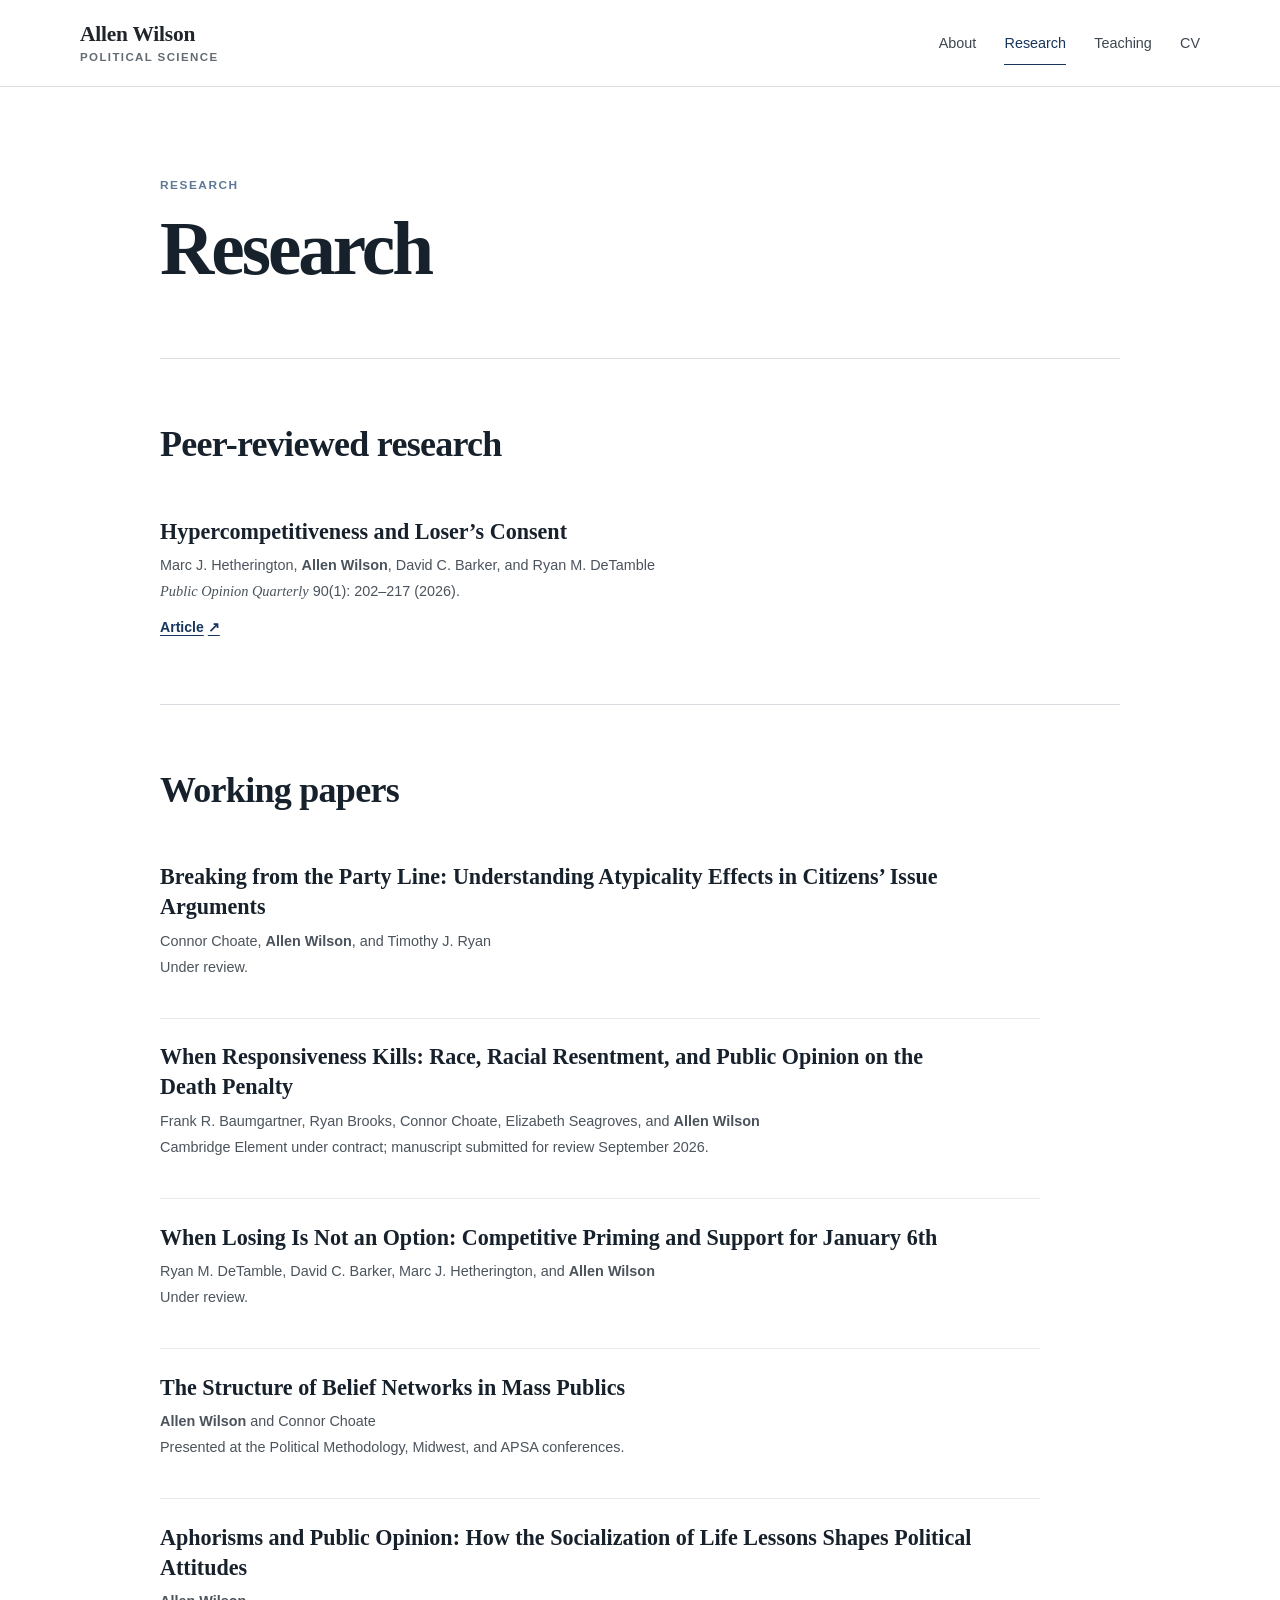
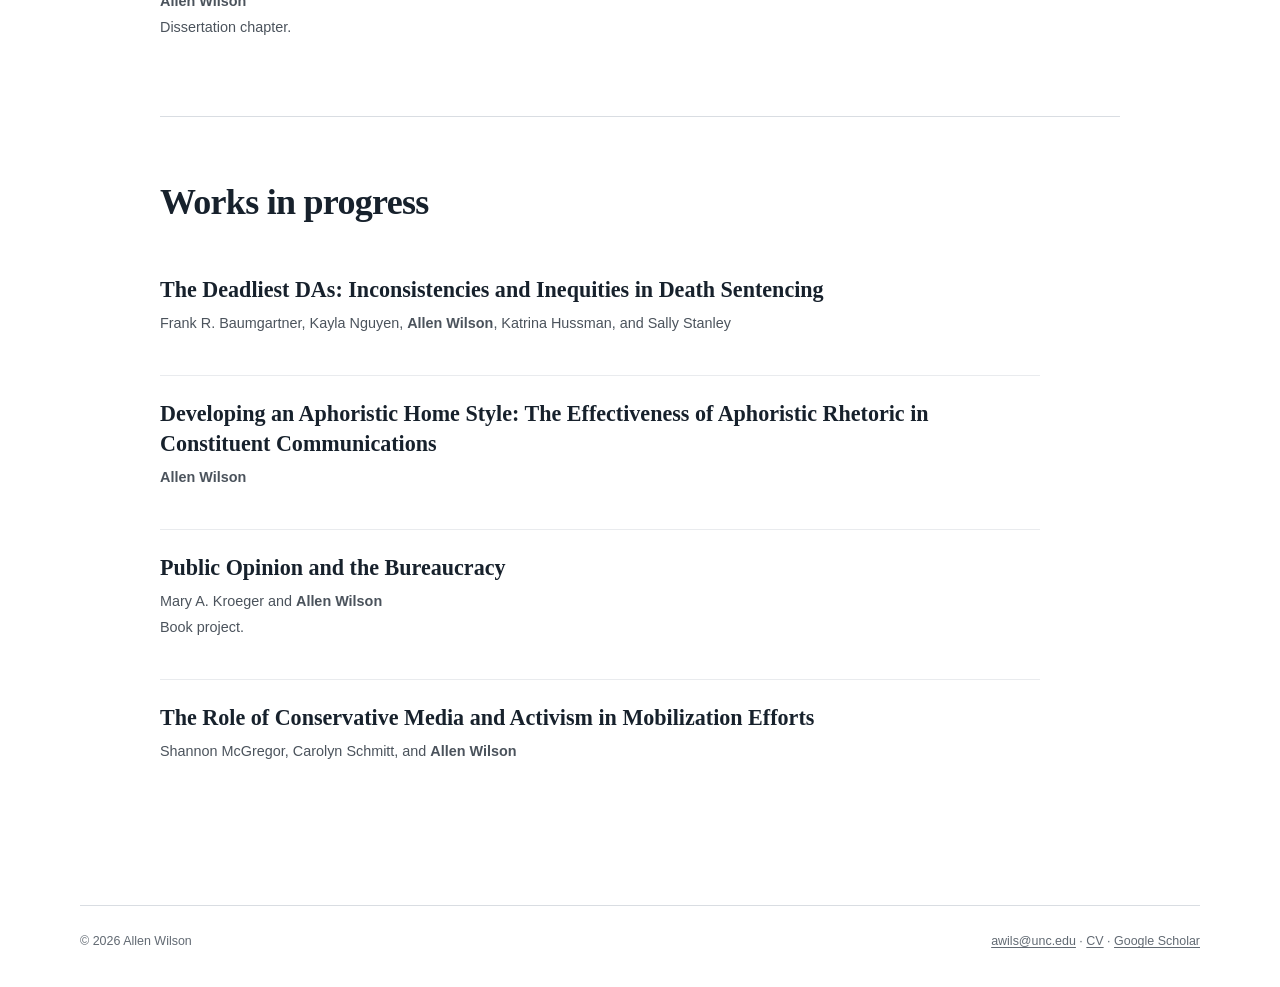
==== commit 36127195: "Add files via upload" ====
--- a/research.html
+++ b/research.html
@@ -34,14 +34,6 @@
       <header class="page-intro compact-intro">
         <p class="eyebrow">Research</p>
         <h1>Research</h1>
-        <div class="page-intro-copy">
-          <p>
-            My research examines the formation, organization, communication, and political
-            consequences of public attitudes. I use survey experiments, computational text
-            analysis, psychometric network models, causal mediation, and multilevel
-            regression and poststratification.
-          </p>
-        </div>
       </header>
 
       <section class="listing-section" aria-labelledby="peer-reviewed-title">
--- a/styles.css
+++ b/styles.css
@@ -488,6 +488,10 @@
   padding-bottom: clamp(3rem, 5vw, 4rem);
 }
 
+.compact-intro h1 {
+  margin-bottom: 0;
+}
+
 .research-section,
 .teaching-section {
   width: min(calc(100% - 48px), var(--content-width));
@@ -718,7 +722,8 @@
 
 .experience-list article > p {
   color: var(--muted);
-  white-space: nowrap;
+  max-width: 21rem;
+  text-align: right;
 }
 
 .narrow-prose {
@@ -737,6 +742,23 @@
 .group-heading {
   margin-bottom: 1.2rem;
   font-size: 1.2rem;
+}
+
+.plain-academic-list {
+  max-width: 920px;
+  margin: 0;
+  padding-left: 1.2rem;
+  color: #3e464f;
+  font-family: var(--serif);
+}
+
+.plain-academic-list li {
+  margin-bottom: 0.7rem;
+  padding-left: 0.25rem;
+}
+
+.plain-academic-list li:last-child {
+  margin-bottom: 0;
 }
 
 .teaching-interests {
@@ -957,6 +979,11 @@
     gap: 0.25rem;
   }
 
+  .experience-list article > p {
+    max-width: none;
+    text-align: left;
+  }
+
   .site-footer {
     align-items: flex-start;
     flex-direction: column;
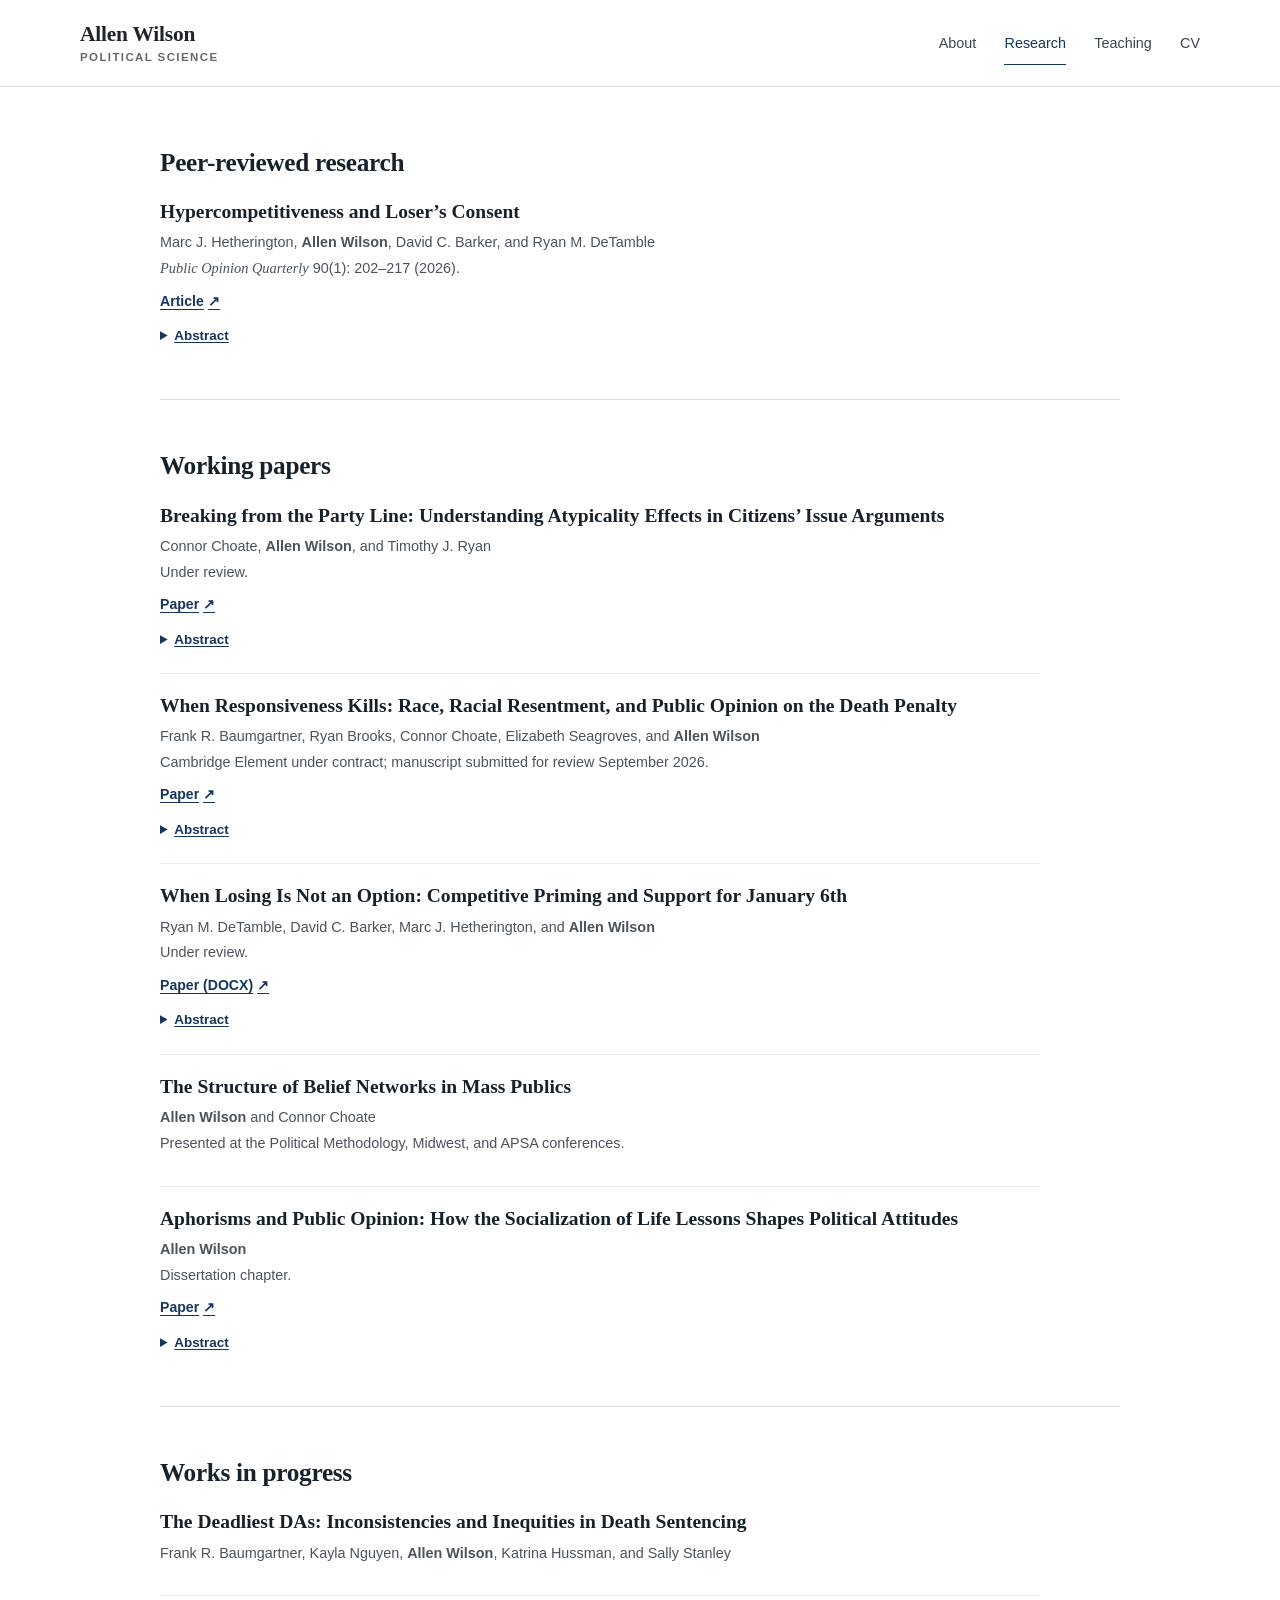
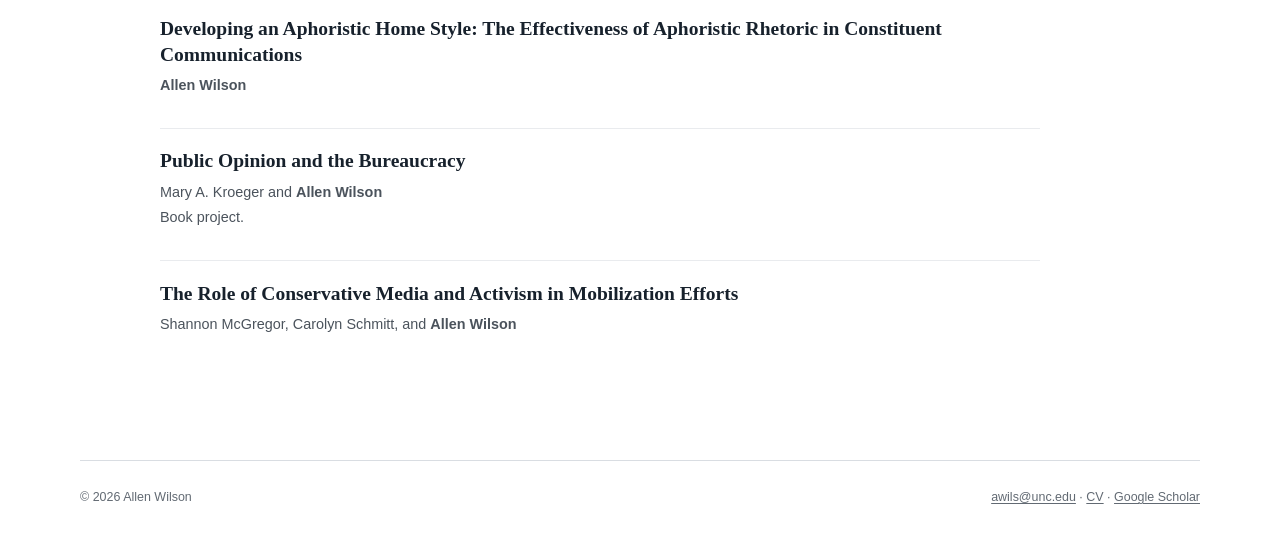
==== commit f958ab86: "Add files via upload" ====
--- a/research.html
+++ b/research.html
@@ -31,11 +31,6 @@
     </header>
 
     <main id="main-content">
-      <header class="page-intro compact-intro">
-        <p class="eyebrow">Research</p>
-        <h1>Research</h1>
-      </header>
-
       <section class="listing-section" aria-labelledby="peer-reviewed-title">
         <header class="simple-section-header">
           <h2 id="peer-reviewed-title">Peer-reviewed research</h2>
@@ -52,6 +47,15 @@
               <a href="https://academic.oup.com/poq/article/90/1/202/8490564">Article</a>
               <!-- Optional: <a href="https://example.com">Replication materials</a> -->
             </div>
+            <details class="paper-abstract">
+              <summary>Abstract</summary>
+              <p>
+                Electoral democracy rests on the conferral of Loser’s Consent. The Capitol insurrection of January 6, 2021—and the widespread sympathy for it that endures among Republican citizens and elected officials—can be understood as an unprecedented denial of that Consent. We hypothesize that insurrectionist sympathies among 2020 election losers are structured in part by hypercompetitiveness—a psychological need to win at all costs.
+              </p>
+              <p>
+                Using original survey data collected in the spring of 2022, we find strong suggestive support for our hypothesis. Many of the Americans who fail to condemn the Capitol riot may not be simply knee-jerk partisans, well-intentioned victims of propaganda, or sycophants in thrall to a would-be authoritarian leader. Substantiating the anxieties of many observers, those people may instead be unwilling to abide by democratic rules if it means they have to lose.
+              </p>
+            </details>
           </article>
         </div>
       </section>
@@ -69,8 +73,14 @@
             </p>
             <p class="paper-status">Under review.</p>
             <div class="project-links" aria-label="Links for Breaking from the Party Line">
-              <!-- When available: <a href="papers/breaking-from-party-line.pdf">Working paper</a> -->
-            </div>
+              <a href="papers/breaking-from-party-line.pdf">Paper</a>
+            </div>
+            <details class="paper-abstract">
+              <summary>Abstract</summary>
+              <p>
+                Citizens’ political attitudes are more idiosyncratic than elites’. As a result, when citizens engage in issue-specific persuasion, they are more likely to advance arguments that depart from what is typical for their party. Such atypical arguments may differ in the style they adopt or the considerations they emphasize. We report results from a study identifying the persuasive consequences of such atypical arguments and distinguishing content-grounded from expectancy-grounded pathways. First, a content analysis shows that typical and atypical arguments differ in both style and the substantive considerations they raise. Then, in an experiment, we find that atypical arguments from out-partisans are perceived as more compelling, while atypical arguments from in-partisans are perceived as less compelling. Both effects emerge primarily when the author’s partisanship is hidden, pointing to a content-grounded pathway. Citizens with atypical views shape political discussion through how they engage with issues—not merely by violating partisan expectations.
+              </p>
+            </details>
           </article>
 
           <article class="paper-entry">
@@ -82,8 +92,14 @@
               Cambridge Element under contract; manuscript submitted for review September 2026.
             </p>
             <div class="project-links" aria-label="Links for When Responsiveness Kills">
-              <!-- When available: <a href="papers/when-responsiveness-kills.pdf">Working paper</a> -->
-            </div>
+              <a href="papers/when-responsiveness-kills.pdf">Paper</a>
+            </div>
+            <details class="paper-abstract">
+              <summary>Abstract</summary>
+              <p>
+                Racial disparities have been documented in many aspects of the death penalty throughout the US. We document the powerful roles of race and racial resentment in explaining who supports and who opposes capital punishment. We review the literature on support for the death penalty, add new analyses at the individual level, and show the consistent and substantial impact of race and racial resentment, which are considerably more important than variables sometimes thought to drive support for the policy, such as religious tradition, ideological orientation, or residing in the South. We also develop a set of yearly state-level estimates of public opinion on the death penalty and racial resentment. Both nationally and at the state level, public opinion, racial resentment, and death sentencing are tightly connected. Thus, we show a powerful level of responsiveness to public opinion, but also that this opinion is tainted by racial animosity toward African-Americans.
+              </p>
+            </details>
           </article>
 
           <article class="paper-entry">
@@ -93,8 +109,14 @@
             </p>
             <p class="paper-status">Under review.</p>
             <div class="project-links" aria-label="Links for When Losing Is Not an Option">
-              <!-- When available: <a href="papers/competitive-priming-january-6.pdf">Working paper</a> -->
-            </div>
+              <a href="papers/when-losing-is-not-an-option.docx">Paper (DOCX)</a>
+            </div>
+            <details class="paper-abstract">
+              <summary>Abstract</summary>
+              <p>
+                Observational research has linked sympathy for the January 6 insurrection to hypercompetitiveness, an understudied dispositional urge to win by any means necessary. Doubt remains, however, about 1) the causal effect of hypercompetitive impulses on electoral democracy and 2) the features of competitiveness more broadly. In this investigation, we demonstrate the causal influence of hypercompetitiveness by randomly assigning a subset of non-Democrats to an apolitical competitive game. Exposure appears to trigger more hypercompetitiveness, which in turn predicts January 6 sympathy. Moreover, as theorized, hypercompetitiveness’ mediated effect is pronounced among those with high levels but absent among those with low levels. As a conceptual validity check, we further demonstrate that a different type of competitiveness that is not associated with a willingness to break rules has no influence. These results enhance causal leverage in support of hypercompetitiveness as a driver of January 6 support, and they invite more scholarship on the politics of personal competitiveness.
+              </p>
+            </details>
           </article>
 
           <article class="paper-entry">
@@ -114,8 +136,14 @@
             <p class="paper-authors"><strong>Allen Wilson</strong></p>
             <p class="paper-status">Dissertation chapter.</p>
             <div class="project-links" aria-label="Links for Aphorisms and Public Opinion">
-              <!-- When available: <a href="papers/aphorisms-public-opinion.pdf">Working paper</a> -->
-            </div>
+              <a href="papers/aphorisms-and-public-opinion.pdf">Paper</a>
+            </div>
+            <details class="paper-abstract">
+              <summary>Abstract</summary>
+              <p>
+                One of the fundamental problems of survey research is how best to measure latent attitudes. Many common measures are vague, easily primed, or endogenous to outcome variables of interest—or some combination therein. Rather than ask respondents to generalize via abstract measures, many of which they have never encountered or pondered, I introduce a new approach: measuring latent attitudes via orientations toward common aphorisms, e.g., “Don’t judge a book by its cover,” that express a worldview or ethical principle in a familiar yet pithy, axiomatic statement. Such sayings are socialized during the critical period of language development and are building blocks of language akin to idioms. Drawing on meme theory, I argue that aphorisms are readily transmittable forms of cultural information—memes—that are uniquely suited to minimize common survey measurement problems such as endogeneity and ambiguity. I apply this theory to risk attitudes, finding that aphorisms that tap risk acceptance, e.g., “Nothing ventured, nothing gained,” constitute a highly coherent scale, are associated with known correlates of risk acceptance, and predict greater political participation. In doing so, I show that using attitudes toward common aphorisms presents a new method by which survey researchers can tap latent attitudes that are 1) theoretically exogenous to most political outcomes of interest and 2) concrete representations of abstract worldviews in the minds of respondents.
+              </p>
+            </details>
           </article>
         </div>
       </section>
--- a/styles.css
+++ b/styles.css
@@ -494,17 +494,23 @@
 
 .research-section,
 .teaching-section {
-  width: min(calc(100% - 48px), var(--content-width));
+  width: min(calc(100% - 48px), 960px);
   margin: 0 auto;
-  padding: clamp(3.7rem, 6vw, 5.7rem) 0;
+  padding: clamp(2.2rem, 4vw, 3.2rem) 0;
   border-top: 1px solid var(--rule);
 }
 
 .listing-section {
   width: min(calc(100% - 48px), 960px);
   margin: 0 auto;
-  padding: clamp(3.2rem, 5vw, 4.6rem) 0;
+  padding: clamp(2.2rem, 4vw, 3.2rem) 0;
   border-top: 1px solid var(--rule);
+}
+
+main > .listing-section:first-child,
+main > .teaching-section:first-child {
+  padding-top: clamp(2.6rem, 5vw, 3.8rem);
+  border-top: 0;
 }
 
 .paper-list {
@@ -512,7 +518,7 @@
 }
 
 .paper-entry {
-  padding: 1.45rem 0 1.65rem;
+  padding: 1.2rem 0 1.35rem;
   border-top: 1px solid var(--soft-rule);
 }
 
@@ -527,8 +533,8 @@
 
 .paper-entry h3 {
   max-width: 820px;
-  margin-bottom: 0.45rem;
-  font-size: clamp(1.17rem, 2vw, 1.38rem);
+  margin-bottom: 0.35rem;
+  font-size: clamp(1.08rem, 1.8vw, 1.22rem);
   line-height: 1.36;
 }
 
@@ -613,7 +619,7 @@
 }
 
 .project-links {
-  margin-top: 0.85rem;
+  margin-top: 0.6rem;
   display: flex;
   flex-wrap: wrap;
   gap: 0.9rem;
@@ -644,7 +650,44 @@
 }
 
 .simple-section-header {
-  margin-bottom: clamp(2rem, 4vw, 3.25rem);
+  margin-bottom: 1.35rem;
+}
+
+.simple-section-header h2 {
+  font-size: clamp(1.35rem, 2.4vw, 1.58rem);
+  letter-spacing: -0.012em;
+}
+
+.paper-abstract {
+  max-width: 820px;
+  margin-top: 0.75rem;
+}
+
+.paper-abstract summary {
+  width: fit-content;
+  color: var(--navy);
+  cursor: pointer;
+  font-size: 0.84rem;
+  font-weight: 600;
+  text-decoration: underline;
+  text-decoration-thickness: 1px;
+  text-underline-offset: 0.18em;
+}
+
+.paper-abstract summary:hover {
+  color: var(--accent);
+}
+
+.paper-abstract p {
+  margin: 0.7rem 0 0;
+  color: #3e464f;
+  font-family: var(--serif);
+  font-size: 0.93rem;
+  line-height: 1.68;
+}
+
+.paper-abstract p + p {
+  margin-top: 0.75rem;
 }
 
 .prose-columns {
@@ -736,12 +779,12 @@
 }
 
 .teaching-group + .teaching-group {
-  margin-top: clamp(2.8rem, 5vw, 4rem);
+  margin-top: 2rem;
 }
 
 .group-heading {
-  margin-bottom: 1.2rem;
-  font-size: 1.2rem;
+  margin-bottom: 0.65rem;
+  font-size: 1.05rem;
 }
 
 .plain-academic-list {
@@ -759,6 +802,15 @@
 
 .plain-academic-list li:last-child {
   margin-bottom: 0;
+}
+
+.teaching-record-list {
+  list-style: none;
+  padding-left: 0;
+}
+
+.teaching-record-list li {
+  padding: 0.42rem 0;
 }
 
 .teaching-interests {
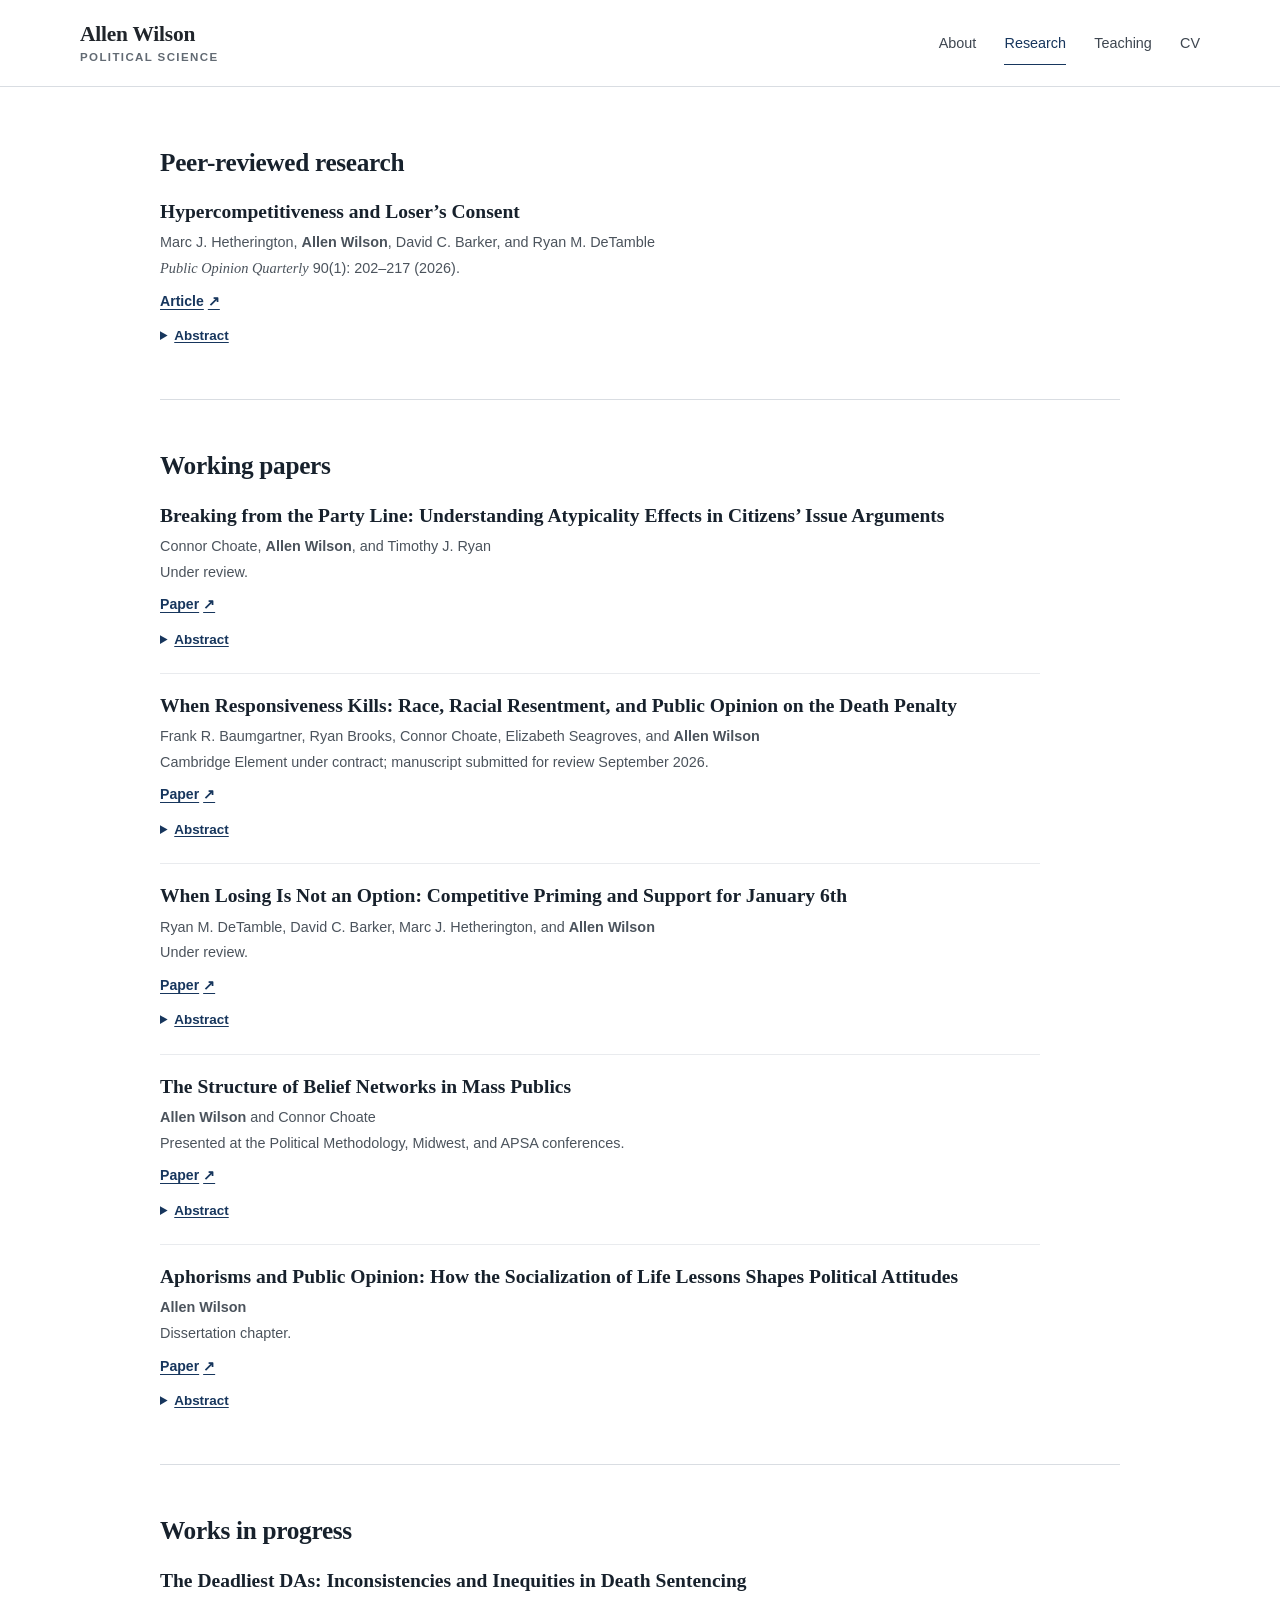
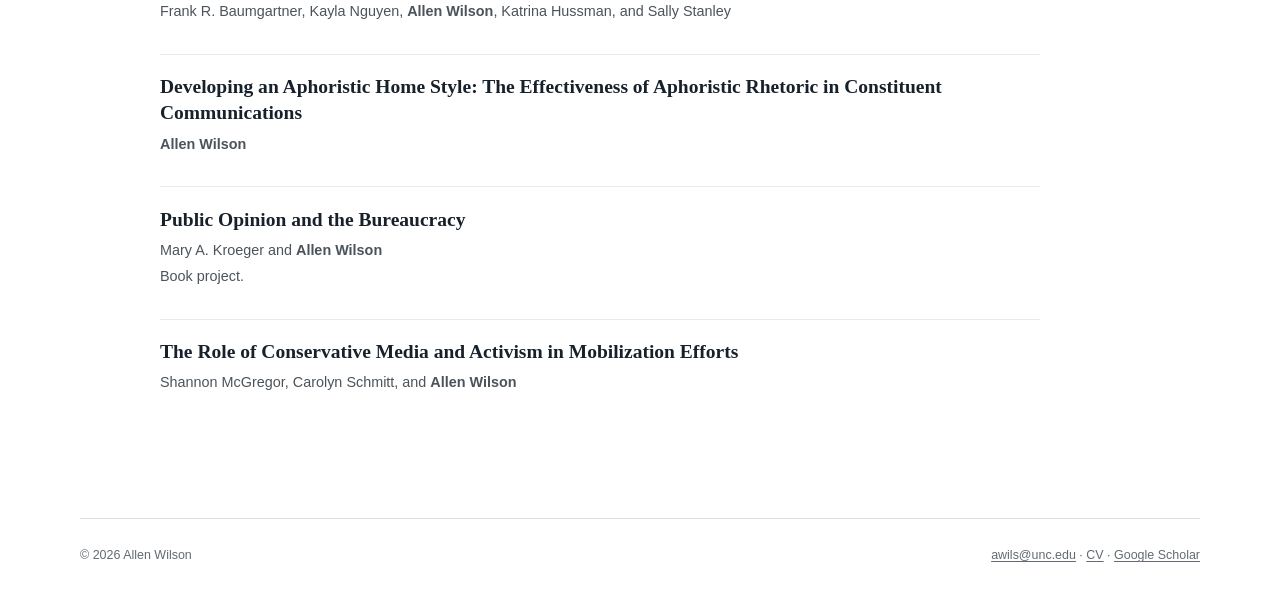
==== commit bea20ffa: "Add files via upload" ====
--- a/research.html
+++ b/research.html
@@ -73,7 +73,7 @@
             </p>
             <p class="paper-status">Under review.</p>
             <div class="project-links" aria-label="Links for Breaking from the Party Line">
-              <a href="papers/breaking-from-party-line.pdf">Paper</a>
+              <a href="Breaking_From_the_Party_Line.pdf">Paper</a>
             </div>
             <details class="paper-abstract">
               <summary>Abstract</summary>
@@ -92,7 +92,7 @@
               Cambridge Element under contract; manuscript submitted for review September 2026.
             </p>
             <div class="project-links" aria-label="Links for When Responsiveness Kills">
-              <a href="papers/when-responsiveness-kills.pdf">Paper</a>
+              <a href="When_Responsiveness_Kills.pdf">Paper</a>
             </div>
             <details class="paper-abstract">
               <summary>Abstract</summary>
@@ -109,7 +109,7 @@
             </p>
             <p class="paper-status">Under review.</p>
             <div class="project-links" aria-label="Links for When Losing Is Not an Option">
-              <a href="papers/when-losing-is-not-an-option.docx">Paper (DOCX)</a>
+              <a href="When_Losing_Is_Not_an_Option.pdf">Paper</a>
             </div>
             <details class="paper-abstract">
               <summary>Abstract</summary>
@@ -126,9 +126,15 @@
               Presented at the Political Methodology, Midwest, and APSA conferences.
             </p>
             <div class="project-links" aria-label="Links for The Structure of Belief Networks in Mass Publics">
-              <!-- When available: <a href="papers/belief-networks-mass-publics.pdf">Working paper</a> -->
+              <a href="Wilson_Choate_Belief_Networks.pdf">Paper</a>
               <!-- Optional: <a href="slides/belief-networks-mass-publics.pdf">Slides</a> -->
             </div>
+            <details class="paper-abstract">
+              <summary>Abstract</summary>
+              <p>
+                In “The Nature of Belief Systems in Mass Publics,” Philip Converse famously provided an account describing the mass public as non-ideological, exhibiting little to no constraint among issue opinions. Still, since the publication of his famous 1964 essay, a great deal has changed. The dominant political cleavages have shifted from economic to social issues. Party cues have largely become much clearer. Partisan and ideological sorting has reached an all-time high. Sources of national political information have proliferated. Has any of this changed the relative constraint of mass belief systems? To shed light on this question, we use ANES data spanning a 32-year time period to conduct a series of network analyses aimed at explicating the structure of the mass public’s belief systems. Using measures of network clustering—network density and average path length—we show that constraint remained relatively stable in the 1990s and 2000s, with a substantial increase in issue constraint occurring in 2012 that persisted through 2024. We subset these analyses by political knowledge and find that this change is largely driven by low-information rather than high-information respondents. By 2024, the differences in constraint across these groups attenuate significantly. Furthermore, using measures of network centrality, we find that racial resentment, authoritarianism, and partisanship are strikingly strong organizers of belief systems. These attitudes’ influence over mass belief systems has markedly increased from 1992 to 2024. We again subset these analyses by respondents’ knowledge and find that high-knowledge respondents are much better at using political concepts such as ideology in structuring political opinions compared to low-knowledge respondents. Additionally, this difference is present for partisanship in 1992 but not in 2024, while racial resentment and authoritarianism maintain relative hegemony by 2024 regardless of information levels.
+              </p>
+            </details>
           </article>
 
           <article class="paper-entry">
@@ -136,7 +142,7 @@
             <p class="paper-authors"><strong>Allen Wilson</strong></p>
             <p class="paper-status">Dissertation chapter.</p>
             <div class="project-links" aria-label="Links for Aphorisms and Public Opinion">
-              <a href="papers/aphorisms-and-public-opinion.pdf">Paper</a>
+              <a href="Aphorisms_and_Public_Opinion.pdf">Paper</a>
             </div>
             <details class="paper-abstract">
               <summary>Abstract</summary>
@@ -160,7 +166,7 @@
               Frank R. Baumgartner, Kayla Nguyen, <strong>Allen Wilson</strong>, Katrina Hussman, and Sally Stanley
             </p>
             <div class="project-links" aria-label="Links for The Deadliest DAs">
-              <!-- When available: <a href="papers/deadliest-das.pdf">Working paper</a> -->
+              <!-- When available: <a href="Deadliest_DAs.pdf">Working paper</a> -->
             </div>
           </article>
 
@@ -168,7 +174,7 @@
             <h3>Developing an Aphoristic Home Style: The Effectiveness of Aphoristic Rhetoric in Constituent Communications</h3>
             <p class="paper-authors"><strong>Allen Wilson</strong></p>
             <div class="project-links" aria-label="Links for Developing an Aphoristic Home Style">
-              <!-- When available: <a href="papers/aphoristic-home-style.pdf">Working paper</a> -->
+              <!-- When available: <a href="Aphoristic_Home_Style.pdf">Working paper</a> -->
             </div>
           </article>
 
@@ -177,7 +183,7 @@
             <p class="paper-authors">Mary A. Kroeger and <strong>Allen Wilson</strong></p>
             <p class="paper-status">Book project.</p>
             <div class="project-links" aria-label="Links for Public Opinion and the Bureaucracy">
-              <!-- When available: <a href="papers/public-opinion-bureaucracy.pdf">Working paper</a> -->
+              <!-- When available: <a href="Public_Opinion_and_the_Bureaucracy.pdf">Working paper</a> -->
             </div>
           </article>
 
@@ -187,7 +193,7 @@
               Shannon McGregor, Carolyn Schmitt, and <strong>Allen Wilson</strong>
             </p>
             <div class="project-links" aria-label="Links for The Role of Conservative Media and Activism in Mobilization Efforts">
-              <!-- When available: <a href="papers/conservative-media-activism-mobilization.pdf">Working paper</a> -->
+              <!-- When available: <a href="Conservative_Media_and_Activism.pdf">Working paper</a> -->
             </div>
           </article>
         </div>
